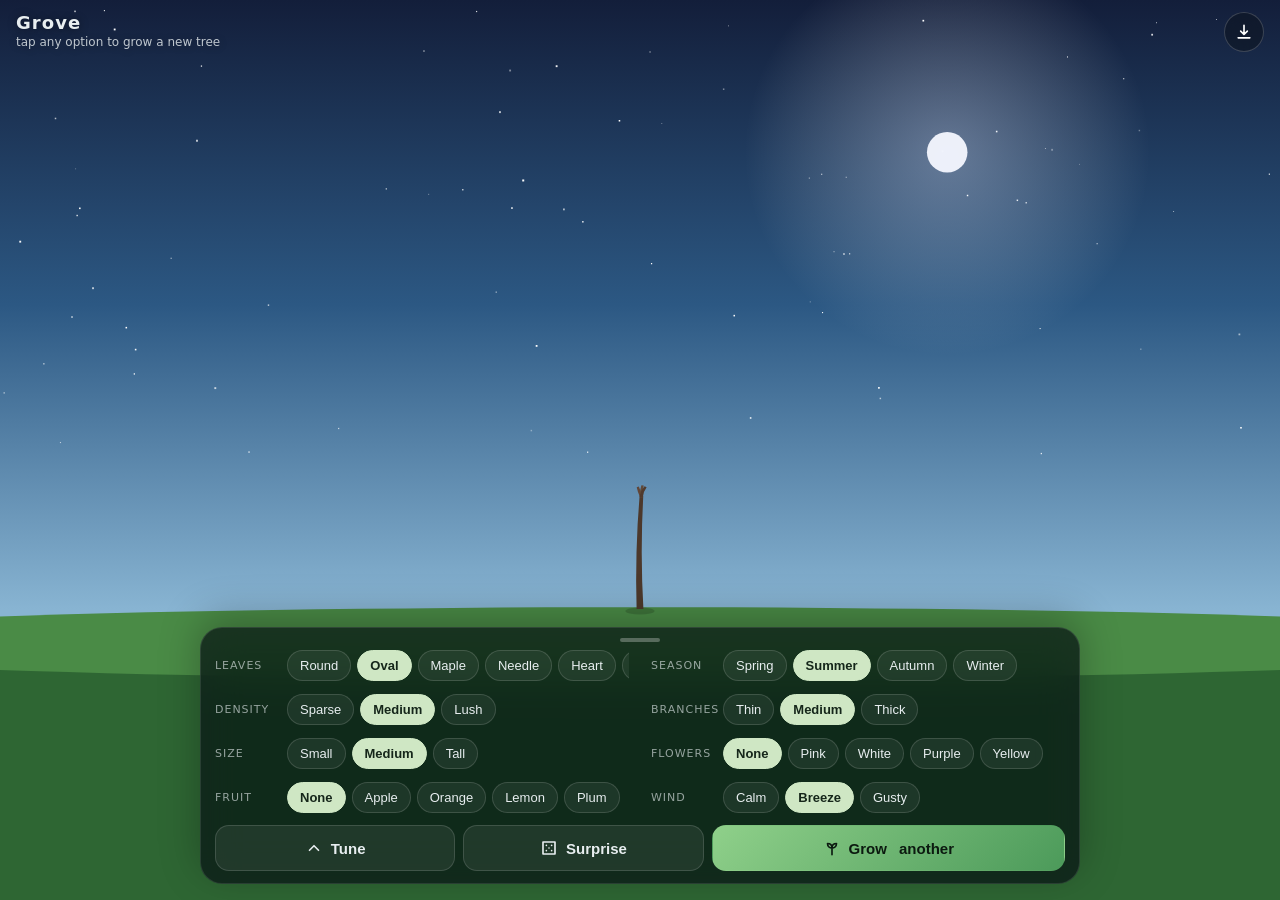
==== index.html @ 709c93e3 "Add Grove, an animated tree generator Single-page canvas app: pick leaf type, season, density, branc" ====
<!DOCTYPE html>
<html lang="en">
<head>
<meta charset="utf-8">
<meta name="viewport" content="width=device-width, initial-scale=1, viewport-fit=cover">
<meta name="theme-color" content="#0f1a1b">
<meta name="apple-mobile-web-app-capable" content="yes">
<meta name="apple-mobile-web-app-status-bar-style" content="black-translucent">
<meta name="description" content="Grove — pick a few options and watch a unique tree grow. A tiny meditative toy.">
<title>Grove — grow a tree</title>
<link rel="icon" href="data:image/svg+xml,%3Csvg xmlns='http://www.w3.org/2000/svg' viewBox='0 0 64 64'%3E%3Crect width='64' height='64' rx='14' fill='%2314231c'/%3E%3Cpath d='M32 58V34' stroke='%236b4a2c' stroke-width='6' stroke-linecap='round'/%3E%3Ccircle cx='32' cy='26' r='16' fill='%237fc47f'/%3E%3Ccircle cx='20' cy='32' r='10' fill='%2364ad68'/%3E%3Ccircle cx='44' cy='32' r='10' fill='%2364ad68'/%3E%3C/svg%3E">
<style>
  *{box-sizing:border-box;-webkit-tap-highlight-color:transparent}
  html,body{margin:0;height:100%;overflow:hidden;background:#101820;color:#e8eef0;
    font-family:system-ui,-apple-system,"Segoe UI",Roboto,"Helvetica Neue",sans-serif;
    touch-action:manipulation;user-select:none;-webkit-user-select:none}
  canvas{position:fixed;inset:0;display:block}

  .top{position:fixed;top:0;left:0;right:0;z-index:2;pointer-events:none;
    padding:calc(env(safe-area-inset-top) + 12px) 16px 8px;
    display:flex;justify-content:space-between;align-items:flex-start}
  .top h1{margin:0;font-size:18px;font-weight:600;letter-spacing:.06em;text-shadow:0 1px 10px rgba(0,0,0,.45)}
  .top h1 small{display:block;font-size:12px;font-weight:400;opacity:.8;letter-spacing:0;margin-top:2px;
    transition:opacity 1s}
  .top h1 small.hide{opacity:0}
  .icon-btn{pointer-events:auto;width:40px;height:40px;border-radius:50%;border:1px solid rgba(255,255,255,.18);
    background:rgba(10,16,20,.42);backdrop-filter:blur(12px);-webkit-backdrop-filter:blur(12px);
    color:#fff;display:grid;place-items:center;cursor:pointer;padding:0}
  .icon-btn:active{transform:scale(.94)}
  .icon-btn svg{width:20px;height:20px;fill:none;stroke:currentColor;stroke-width:2;stroke-linecap:round;stroke-linejoin:round}

  .panel{position:fixed;left:0;right:0;bottom:0;z-index:3;
    background:rgba(12,20,24,.74);backdrop-filter:blur(20px) saturate(140%);-webkit-backdrop-filter:blur(20px) saturate(140%);
    border-radius:22px 22px 0 0;border-top:1px solid rgba(255,255,255,.1);
    padding:0 14px calc(env(safe-area-inset-bottom) + 12px);
    box-shadow:0 -10px 40px rgba(0,0,0,.28)}
  .grab{display:block;width:100%;background:none;border:0;padding:10px 0 6px;cursor:pointer}
  .grab span{display:block;width:40px;height:4px;border-radius:2px;margin:0 auto;background:rgba(255,255,255,.28)}
  .rows{display:grid;gap:9px;max-height:min(48vh,460px);overflow-y:auto;overscroll-behavior:contain;
    transition:max-height .35s ease,opacity .25s ease;scrollbar-width:none}
  .rows::-webkit-scrollbar{display:none}
  .panel:not(.open) .rows{max-height:0;opacity:0;overflow:hidden;pointer-events:none}
  @media (min-width:760px){
    .rows{grid-template-columns:1fr 1fr;column-gap:22px}
    .panel{left:50%;right:auto;transform:translateX(-50%);width:min(880px,calc(100% - 32px));border-radius:22px;
      bottom:16px;border:1px solid rgba(255,255,255,.1);padding-bottom:12px}
  }
  .row{display:grid;grid-template-columns:64px 1fr;align-items:center;gap:8px}
  .row label{font-size:11px;text-transform:uppercase;letter-spacing:.09em;opacity:.62}
  .chips{display:flex;gap:6px;overflow-x:auto;scrollbar-width:none;padding:2px 12px 2px 0}
  .chips::-webkit-scrollbar{display:none}
  .chip{flex:0 0 auto;border:1px solid rgba(255,255,255,.14);background:rgba(255,255,255,.06);color:inherit;
    border-radius:999px;padding:8px 12px;font-size:13px;line-height:1;cursor:pointer;
    transition:background .15s,border-color .15s,color .15s}
  .chip:active{transform:scale(.96)}
  .chip[aria-pressed="true"]{background:#cfe7c4;color:#15261a;border-color:#cfe7c4;font-weight:600}

  .actions{display:flex;gap:8px;padding-top:10px}
  .btn{flex:1;height:46px;border-radius:14px;border:1px solid rgba(255,255,255,.14);background:rgba(255,255,255,.07);
    color:inherit;font-size:15px;font-weight:600;cursor:pointer;display:flex;align-items:center;justify-content:center;gap:8px}
  .btn:active{transform:scale(.97)}
  .btn.primary{flex:1.5;background:linear-gradient(135deg,#8fd08a,#4c9a5a);color:#0c1a10;border-color:transparent}
  .btn svg{width:18px;height:18px;fill:none;stroke:currentColor;stroke-width:2.2;stroke-linecap:round;stroke-linejoin:round}
  .btn .chev{transition:transform .3s}
  @media (max-width:420px){.btn .more{display:none}}
  .panel:not(.open) .btn .chev{transform:rotate(180deg)}
</style>
</head>
<body>
<canvas id="c" aria-label="An animated tree growing"></canvas>

<header class="top">
  <h1>Grove<small id="hint">tap any option to grow a new tree</small></h1>
  <button class="icon-btn" id="save" title="Save image" aria-label="Save image">
    <svg viewBox="0 0 24 24"><path d="M12 4v11m0 0-4-4m4 4 4-4M5 19h14"/></svg>
  </button>
</header>

<section class="panel open" id="panel" aria-label="Tree options">
  <button class="grab" id="grab" aria-label="Toggle options"><span></span></button>
  <div class="rows" id="rows"></div>
  <div class="actions">
    <button class="btn" id="tune" aria-label="Toggle options">
      <svg class="chev" viewBox="0 0 24 24"><path d="m6 15 6-6 6 6"/></svg>Tune
    </button>
    <button class="btn" id="random">
      <svg viewBox="0 0 24 24"><path d="M4 4h16v16H4zM8.5 8.5h.01M15.5 8.5h.01M12 12h.01M8.5 15.5h.01M15.5 15.5h.01"/></svg>Surprise
    </button>
    <button class="btn primary" id="grow">
      <svg viewBox="0 0 24 24"><path d="M12 21v-9m0 0c-3 0-6-2-6-6 4 0 6 2 6 6Zm0 0c3 0 6-2 6-6-4 0-6 2-6 6Z"/></svg>Grow<span class="more">&nbsp;another</span>
    </button>
  </div>
</section>

<script>
(() => {
'use strict';

/* ---------- options ---------- */
const OPTIONS = {
  leaf:    ['round', 'oval', 'maple', 'needle', 'heart', 'willow'],
  season:  ['spring', 'summer', 'autumn', 'winter'],
  density: ['sparse', 'medium', 'lush'],
  branch:  ['thin', 'medium', 'thick'],
  size:    ['small', 'medium', 'tall'],
  flowers: ['none', 'pink', 'white', 'purple', 'yellow'],
  fruit:   ['none', 'apple', 'orange', 'lemon', 'plum'],
  wind:    ['calm', 'breeze', 'gusty'],
};
const LABELS = { leaf: 'Leaves', season: 'Season', density: 'Density', branch: 'Branches', size: 'Size', flowers: 'Flowers', fruit: 'Fruit', wind: 'Wind' };
const settings = { leaf: 'oval', season: 'summer', density: 'medium', branch: 'medium', size: 'medium', flowers: 'none', fruit: 'none', wind: 'breeze' };

const SEASONS = {
  spring: { sky: ['#87b3dd', '#d9d2e6', '#f7e7d4'], hill: ['#8cc36e', '#5c974a'], bark: [26, 28, 30],
            glow: 'rgba(255,240,205,.6)', disc: 'rgba(255,250,225,.9)',
            leaf: r => [r(78, 112), r(55, 70), r(46, 62)] },
  summer: { sky: ['#131e3a', '#2c5883', '#88b4d2'], hill: ['#4a8b46', '#2e6633'], bark: [24, 28, 26],
            glow: 'rgba(230,236,255,.35)', disc: 'rgba(245,247,255,.95)', stars: true,
            leaf: r => [r(95, 140), r(45, 60), r(28, 42)] },
  autumn: { sky: ['#3a2942', '#9c5a48', '#efc79a'], hill: ['#a97f48', '#7a5630'], bark: [20, 30, 22],
            glow: 'rgba(255,200,140,.65)', disc: 'rgba(255,225,180,.95)',
            leaf: r => { const k = r(0, 1); return [k < .3 ? r(45, 58) : k < .65 ? r(22, 40) : r(2, 18), r(75, 92), r(42, 56)]; } },
  winter: { sky: ['#47556c', '#93a3b8', '#e3eaf1'], hill: ['#f0f4f8', '#c5d0db'], bark: [220, 10, 22],
            glow: 'rgba(255,255,255,.55)', disc: 'rgba(255,255,255,.95)', leaf: null },
};
const LEAF_SIZE = { round: 1, oval: 1.05, maple: 1.3, needle: 1.1, heart: 1.15, willow: 1.25 };
const FLOWER = { pink: ['#f7a3c3', '#fde9f1'], white: ['#fbf6f0', '#f5d76e'], purple: ['#c39be6', '#ffe9a8'], yellow: ['#ffd35c', '#ff9f1c'] };
const FRUIT = { apple: ['#d43d3d', 1], orange: ['#f2892a', 1.05], lemon: ['#f0d64a', 0.95], plum: ['#6b3f8f', 0.85] };
const WIND = { calm: .22, breeze: .55, gusty: 1 };

/* ---------- shapes (unit coords, attached at origin, pointing up / -y) ---------- */
const PATH = {};
{
  let p = new Path2D(); p.ellipse(0, -.5, .42, .5, 0, 0, Math.PI * 2); PATH.round = p;
  p = new Path2D(); p.moveTo(0, 0); p.bezierCurveTo(.55, -.25, .5, -.85, 0, -1.05); p.bezierCurveTo(-.5, -.85, -.55, -.25, 0, 0); PATH.oval = p;
  p = new Path2D(); p.moveTo(0, 0);
  for (let i = 0; i <= 10; i++) { const a = -Math.PI / 2 - 1.875 + i * .375, R = i % 2 ? .66 : .36; p.lineTo(R * Math.cos(a), -.55 + R * Math.sin(a)); }
  p.closePath(); PATH.maple = p;
  p = new Path2D(); for (let i = -2; i <= 2; i++) { p.moveTo(0, 0); p.lineTo(Math.sin(i * .24), -Math.cos(i * .24)); } PATH.needle = p;
  p = new Path2D(); p.moveTo(0, 0); p.bezierCurveTo(-.95, -.55, -.7, -1.35, 0, -.9); p.bezierCurveTo(.7, -1.35, .95, -.55, 0, 0); PATH.heart = p;
  p = new Path2D(); p.moveTo(0, 0); p.bezierCurveTo(.22, -.4, .2, -1.2, 0, -1.7); p.bezierCurveTo(-.2, -1.2, -.22, -.4, 0, 0); PATH.willow = p;
  p = new Path2D(); for (let i = 0; i < 5; i++) { const a = i / 5 * Math.PI * 2, x = Math.cos(a) * .42, y = Math.sin(a) * .42; p.moveTo(x + .38, y); p.arc(x, y, .38, 0, Math.PI * 2); } PATH.petals = p;
  p = new Path2D(); p.arc(0, 0, .2, 0, Math.PI * 2); PATH.center = p;
  p = new Path2D(); p.arc(0, .75, .5, 0, Math.PI * 2); PATH.fruit = p;
  p = new Path2D(); p.ellipse(0, .8, .42, .56, .25, 0, Math.PI * 2); PATH.lemon = p;
  p = new Path2D(); p.arc(-.15, .58, .13, 0, Math.PI * 2); PATH.hilite = p;
  p = new Path2D(); p.moveTo(0, 0); p.lineTo(0, .3); PATH.stem = p;
  p = new Path2D(); p.ellipse(0, -.3, .3, .34, 0, 0, Math.PI * 2); PATH.petal = p;
  p = new Path2D(); p.arc(0, 0, .5, 0, Math.PI * 2); PATH.dot = p;
}

/* ---------- helpers ---------- */
const clamp = (v, a, b) => v < a ? a : v > b ? b : v;
const backOut = k => { const c1 = 1.25, c3 = c1 + 1, x = k - 1; return 1 + c3 * x * x * x + c1 * x * x; };
function mulberry32(a) { return function () { a |= 0; a = a + 0x6D2B79F5 | 0; let t = Math.imul(a ^ a >>> 15, 1 | a); t = t + Math.imul(t ^ t >>> 7, 61 | t) ^ t; return ((t ^ t >>> 14) >>> 0) / 4294967296; }; }
const reduceMotion = matchMedia('(prefers-reduced-motion: reduce)').matches;

/* ---------- state ---------- */
const canvas = document.getElementById('c');
const ctx = canvas.getContext('2d');
const panel = document.getElementById('panel');
let W = 0, H = 0, DPR = 1, groundY = 0, tree = null, seed = 1;
const GROW_MS = 4600;
const particles = [];
let spawnAcc = 0, lastNow = 0;

/* ---------- tree generation ---------- */
function buildTree(seed, s) {
  const rng = mulberry32(seed);
  const rnd = (a, b) => a + rng() * (b - a);
  const U = Math.min(W * .9, groundY * .74);
  const sizeMul = { small: .7, medium: .86, tall: 1 }[s.size];
  const trunkLen = U * .3 * sizeMul;
  const trunkW = U * { thin: .02, medium: .034, thick: .056 }[s.branch] * sizeMul;
  const dens = { sparse: 0, medium: 1, lush: 2 }[s.density];
  const maxDepth = 7 + dens;
  const budget = [320, 620, 1000][dens];
  const willow = s.leaf === 'willow';
  const needle = s.leaf === 'needle';
  const season = SEASONS[s.season];
  const [bh, bs, bl] = season.bark;
  const branches = [];

  function mk(parent, angle, len, width, depth, start) {
    const b = {
      parent, angle, len, width, depth, start, dur: .3 + .7 * len / trunkLen,
      curve: depth === 0 ? rnd(-.05, .05) : rnd(-.14, .14), phase: rng() * Math.PI * 2, terminal: false,
      color: `hsl(${bh + rnd(-4, 4)},${bs}%,${bl + depth * 1.2 + rnd(-3, 3)}%)`,
      x: 0, y: 0, ex: 0, ey: 0, dx: 0, dy: -1, p: 0, ca: angle,
    };
    branches.push(b);
    return b;
  }
  mk(null, rnd(-.06, .06), trunkLen, trunkW, 0, 0);
  const minLen = U * .014;
  for (let qi = 0; qi < branches.length; qi++) {
    const b = branches[qi];
    if (b.depth >= maxDepth || b.len < minLen || branches.length >= budget) { b.terminal = true; continue; }
    let n;
    if (b.depth === 0) n = rng() < .6 ? 2 : 3;
    else { const r = rng(), p3 = [.12, .22, .32][dens]; n = r < p3 ? 3 : r < .88 ? 2 : 1; }
    if (b.depth === 1 && n === 1) n = 2;
    const spread = n === 1 ? 0 : rnd(.55, .95) + (b.depth === 0 ? .15 : 0);
    const childStart = b.start + b.dur * rnd(.55, .8);
    for (let i = 0; i < n; i++) {
      const off = n === 1 ? rnd(-.25, .25) : -spread / 2 + spread * i / (n - 1) + rnd(-.12, .12);
      let a = b.angle + off;
      if (willow && b.depth >= 3) a += Math.sign(a || 1) * rnd(.15, .35);
      else a -= a * .1 * (b.depth > 2 ? 1 : .5);
      a = willow ? clamp(a, -2.7, 2.7) : clamp(a, -1.45, 1.45);
      let lenMul = rnd(.66, .8) * (n === 3 ? .92 : 1) * (Math.abs(off) > .4 ? .9 : 1);
      if (willow && b.depth >= 4) lenMul *= 1.12;
      const wMul = n === 1 ? .82 : n === 2 ? .72 : .62;
      mk(b, a, b.len * lenMul, Math.max(.7, b.width * wMul), b.depth + 1, childStart);
    }
  }
  let maxEnd = 0;
  for (const b of branches) maxEnd = Math.max(maxEnd, b.start + b.dur);
  for (const b of branches) { b.start /= maxEnd; b.dur /= maxEnd; }

  /* leaves */
  const leaves = [], flowers = [], fruits = [];
  const leafSize = U * .03 * LEAF_SIZE[s.leaf] * (.9 + .1 * sizeMul);
  if (season.leaf) {
    const leafBudget = [350, 750, 1300][dens], leafMul = [.55, 1, 1.5][dens];
    const outer = branches.filter(b => b.depth >= maxDepth - 3 || (b.terminal && b.depth >= 3));
    for (let i = outer.length - 1; i > 0; i--) { const j = (rng() * (i + 1)) | 0; [outer[i], outer[j]] = [outer[j], outer[i]]; }
    for (const b of outer) {
      if (leaves.length >= leafBudget) break;
      const inner = b.depth < maxDepth - 2 && !b.terminal ? .45 : 1;
      const n = Math.round(b.len / (U * .03) * leafMul * inner + (b.terminal ? rnd(1, 3) : 0));
      for (let i = 0; i < n && leaves.length < leafBudget; i++) {
        const tt = b.terminal && i >= n - 2 ? rnd(.85, 1) : rnd(.15, 1);
        const side = rng() < .5 ? -1 : 1;
        let [h, sa, l] = season.leaf(rnd);
        if (needle) { if (s.season === 'autumn') h = rnd(35, 48); else { h += 30; l -= 8; } }
        leaves.push({
          b, t: tt, side, size: leafSize * rnd(.75, 1.25), abs: willow,
          rotOff: willow ? Math.PI + rnd(-.3, .3) : side * rnd(.35, 1.25) + rnd(-.15, .15),
          phase: rng() * 6.28, appear: b.start + b.dur * tt + rnd(.02, .18),
          color: `hsl(${h},${sa}%,${l}%)`,
        });
      }
    }
  }
  /* flowers */
  if (s.flowers !== 'none' && s.season !== 'winter') {
    const cnt = Math.round([30, 55, 90][dens] * (s.season === 'autumn' ? .5 : 1) * sizeMul);
    const outer = branches.filter(b => b.depth >= maxDepth - 2);
    for (let i = 0; i < cnt && outer.length; i++) {
      const b = outer[(rng() * outer.length) | 0];
      flowers.push({ b, t: rnd(.2, 1), off: rnd(-1, 1), size: U * .014 * rnd(.8, 1.2), phase: rng() * 6.28, appear: rnd(.85, 1.35), rot: rng() * 6.28 });
    }
  }
  /* fruit */
  if (s.fruit !== 'none') {
    const cnt = Math.round([7, 12, 18][dens] * sizeMul);
    const outer = branches.filter(b => b.depth >= Math.max(2, maxDepth - 3));
    for (let i = 0; i < cnt && outer.length; i++) {
      const b = outer[(rng() * outer.length) | 0];
      fruits.push({ b, t: rnd(.3, 1), size: U * .019 * FRUIT[s.fruit][1] * rnd(.85, 1.15), phase: rng() * 6.28, appear: rnd(1.25, 1.9) });
    }
  }
  /* sky */
  const skyGrad = ctx.createLinearGradient(0, 0, 0, groundY);
  season.sky.forEach((c, i) => skyGrad.addColorStop(i / (season.sky.length - 1), c));
  const sx = W * .74, sy = groundY * .25, sr = U * .45;
  const glowGrad = ctx.createRadialGradient(sx, sy, 0, sx, sy, sr);
  glowGrad.addColorStop(0, season.glow); glowGrad.addColorStop(1, 'rgba(255,255,255,0)');
  let stars = null;
  if (season.stars) { stars = []; for (let i = 0; i < 80; i++) stars.push({ x: rng() * W, y: rng() * groundY * .75, r: rnd(.8, 2), phase: rng() * 6.28 }); }

  return {
    s, branches, leaves, flowers, fruits, maxDepth, U, trunkW, season, willow, needle,
    leafPath: PATH[s.leaf], windAmp: WIND[s.wind] * (reduceMotion ? .3 : 1),
    skyGrad, glowGrad, sun: [sx, sy, sr], stars, gust: 0, wf: .3, t0: performance.now(),
  };
}

/* ---------- per-frame update ---------- */
function updateTree(t, time) {
  const T = tree, wind = T.windAmp;
  const gust = Math.sin(time * .7) * .55 + Math.sin(time * 1.7 + 1.3) * .3 + Math.sin(time * 2.9 + .4) * .15;
  T.gust = gust;
  const g = clamp(t, 0, 1);
  T.wf = .3 + .7 * g * g * (3 - 2 * g);
  for (const b of T.branches) {
    if (b.parent) { b.x = b.parent.ex; b.y = b.parent.ey; } else { b.x = W / 2; b.y = groundY; }
    const p = clamp((t - b.start) / b.dur, 0, 1);
    b.p = 1 - (1 - p) * (1 - p);
    const df = Math.pow(b.depth / T.maxDepth, 1.6);
    const a = b.angle + wind * df * (gust * .1 + Math.sin(time * 2.1 + b.phase) * .035);
    b.ca = a; b.dx = Math.sin(a); b.dy = -Math.cos(a);
    b.ex = b.x + b.dx * b.len * b.p; b.ey = b.y + b.dy * b.len * b.p;
  }
}

function drawSky(time) {
  const T = tree;
  ctx.fillStyle = T.skyGrad; ctx.fillRect(0, 0, W, H);
  if (T.stars) {
    ctx.fillStyle = '#fff';
    for (const st of T.stars) { ctx.globalAlpha = .35 + .65 * Math.abs(Math.sin(time * .8 + st.phase)); ctx.fillRect(st.x, st.y, st.r, st.r); }
    ctx.globalAlpha = 1;
  }
  const [sx, sy, sr] = T.sun;
  ctx.fillStyle = T.glowGrad; ctx.fillRect(sx - sr, sy - sr, sr * 2, sr * 2);
  ctx.fillStyle = T.season.disc; ctx.beginPath(); ctx.arc(sx, sy, T.U * .045, 0, Math.PI * 2); ctx.fill();
}

function drawGround() {
  const T = tree, hh = T.U * .08;
  ctx.fillStyle = T.season.hill[1]; ctx.fillRect(0, groundY + hh * .5, W, H - groundY);
  ctx.fillStyle = T.season.hill[0]; ctx.beginPath(); ctx.ellipse(W / 2, groundY + hh * .95, W * .75, hh, 0, 0, Math.PI * 2); ctx.fill();
  ctx.fillStyle = 'rgba(0,0,0,.16)'; ctx.beginPath();
  ctx.ellipse(W / 2, groundY + 2, T.trunkW * 2.4 * T.wf + 2, T.trunkW * .5 * T.wf + 1, 0, 0, Math.PI * 2); ctx.fill();
}

function drawBranches() {
  const T = tree, wf = T.wf;
  for (const b of T.branches) {
    if (b.p <= 0) continue;
    const dx = b.ex - b.x, dy = b.ey - b.y, L = Math.hypot(dx, dy);
    if (L < .4) continue;
    const nx = -dy / L, ny = dx / L;
    const w0 = b.width * wf * (b.depth === 0 ? 1.3 : 1), w1 = b.width * wf * .7;
    const cx = (b.x + b.ex) / 2 + nx * b.curve * L, cy = (b.y + b.ey) / 2 + ny * b.curve * L;
    const cw = (w0 + w1) / 4;
    ctx.fillStyle = b.color;
    ctx.beginPath();
    ctx.moveTo(b.x + nx * w0 / 2, b.y + ny * w0 / 2);
    ctx.quadraticCurveTo(cx + nx * cw, cy + ny * cw, b.ex + nx * w1 / 2, b.ey + ny * w1 / 2);
    ctx.lineTo(b.ex - nx * w1 / 2, b.ey - ny * w1 / 2);
    ctx.quadraticCurveTo(cx - nx * cw, cy - ny * cw, b.x - nx * w0 / 2, b.y - ny * w0 / 2);
    ctx.closePath(); ctx.fill();
    if (b.depth > 0 && w0 > 1.5) { ctx.beginPath(); ctx.arc(b.x, b.y, w0 / 2, 0, Math.PI * 2); ctx.fill(); }
  }
}

function setT(x, y, rot, sc) {
  const c = Math.cos(rot) * sc, s = Math.sin(rot) * sc;
  ctx.setTransform(DPR * c, DPR * s, -DPR * s, DPR * c, DPR * x, DPR * y);
}
const resetT = () => ctx.setTransform(DPR, 0, 0, DPR, 0, 0);

function attachPos(item, out) {
  const b = item.b, along = Math.min(item.t, b.p) * b.len, off = (item.side || item.off || 0) * b.width * tree.wf * .4;
  out[0] = b.x + b.dx * along - b.dy * off;
  out[1] = b.y + b.dy * along + b.dx * off;
}
const P = [0, 0];

function drawLeaves(t, time) {
  const T = tree, wind = T.windAmp, path = T.leafPath;
  if (T.needle) { ctx.lineWidth = .14; ctx.lineCap = 'round'; }
  for (const lf of T.leaves) {
    if (t < lf.appear) continue;
    const b = lf.b;
    const sc = backOut(Math.min(1, (t - lf.appear) / .22)) * lf.size;
    attachPos(lf, P);
    const rot = (lf.abs ? lf.rotOff + (b.ca - b.angle) : b.ca + lf.rotOff) + Math.sin(time * 2.6 + lf.phase) * .12 * wind;
    setT(P[0], P[1], rot, sc);
    if (T.needle) { ctx.strokeStyle = lf.color; ctx.stroke(path); }
    else { ctx.fillStyle = lf.color; ctx.fill(path); }
  }
  resetT();
}

function drawFlowers(t, time) {
  const T = tree, cols = FLOWER[T.s.flowers];
  if (!cols) return;
  for (const f of T.flowers) {
    if (t < f.appear) continue;
    const sc = backOut(Math.min(1, (t - f.appear) / .3)) * f.size;
    attachPos(f, P);
    setT(P[0], P[1], f.rot + Math.sin(time * 2 + f.phase) * .1 * T.windAmp, sc);
    ctx.fillStyle = cols[0]; ctx.fill(PATH.petals);
    ctx.fillStyle = cols[1]; ctx.fill(PATH.center);
  }
  resetT();
}

function drawFruit(t, time) {
  const T = tree, fr = FRUIT[T.s.fruit];
  if (!fr) return;
  const shape = T.s.fruit === 'lemon' ? PATH.lemon : PATH.fruit;
  ctx.lineWidth = .1; ctx.strokeStyle = '#4a3520'; ctx.lineCap = 'round';
  for (const f of T.fruits) {
    if (t < f.appear) continue;
    const sc = backOut(Math.min(1, (t - f.appear) / .35)) * f.size;
    attachPos(f, P);
    setT(P[0], P[1], (f.b.ca - f.b.angle) * .5 + Math.sin(time * 1.8 + f.phase) * .12 * T.windAmp, sc);
    ctx.stroke(PATH.stem);
    ctx.fillStyle = fr[0]; ctx.fill(shape);
    ctx.fillStyle = 'rgba(255,255,255,.32)'; ctx.fill(PATH.hilite);
  }
  resetT();
}

/* ---------- particles: falling leaves, petals, snow, fireflies ---------- */
function spawn(kind, t) {
  const T = tree, U = T.U, r = Math.random;
  if (kind === 'leaf' || kind === 'petal') {
    const src = kind === 'leaf' ? T.leaves : T.flowers;
    const it = src[(r() * src.length) | 0];
    if (!it || t < it.appear) return;
    attachPos(it, P);
    particles.push({ kind, x: P[0], y: P[1], vx: 0, vy: U * (kind === 'leaf' ? .12 + r() * .08 : .09 + r() * .06),
      rot: r() * 6.28, vr: (r() - .5) * 4, size: kind === 'leaf' ? it.size * .9 : it.size * .9,
      color: kind === 'leaf' ? it.color : FLOWER[T.s.flowers][0], phase: r() * 6.28, life: 0, ground: 0 });
  } else if (kind === 'snow') {
    particles.push({ kind, x: -20 + r() * (W + 40), y: -8, vy: U * (.08 + r() * .1), size: .8 + r() * 1.8, phase: r() * 6.28, life: 0 });
  } else if (kind === 'firefly') {
    particles.push({ kind, x: W / 2 + (r() - .5) * U * 1.3, y: groundY - U * (.05 + r() * .85), phase: r() * 6.28, life: 0, max: 3 + r() * 4 });
  }
}

function updateParticles(dt, t, time) {
  const T = tree, s = T.s, U = T.U, gust = T.gust, wind = T.windAmp;
  let rate = 0, kind = null;
  if (s.season === 'winter') { rate = 9 + wind * 5; kind = 'snow'; }
  else if (t > 1.05) {
    if (s.season === 'autumn' && T.leaves.length) { rate = 1.3 + wind * 1.6; kind = 'leaf'; }
    else if (s.flowers !== 'none' && t > 1.4 && T.flowers.length) { rate = .8 + wind; kind = 'petal'; }
    else if (s.season === 'summer') { rate = .4; kind = 'firefly'; }
  }
  spawnAcc = rate ? spawnAcc + rate * dt : 0;
  while (spawnAcc >= 1 && particles.length < 260) { spawnAcc -= 1; spawn(kind, t); }

  for (let i = particles.length - 1; i >= 0; i--) {
    const p = particles[i]; p.life += dt;
    if (p.kind === 'leaf' || p.kind === 'petal') {
      if (p.y < groundY) {
        const target = gust * U * .18 * wind + Math.sin(time * 2.5 + p.phase) * U * .08;
        p.vx += (target - p.vx) * dt * 2;
        p.x += p.vx * dt; p.y += p.vy * dt; p.rot += p.vr * dt;
      } else { p.ground += dt; if (p.ground > 1.6) particles.splice(i, 1); }
    } else if (p.kind === 'snow') {
      p.x += (gust * U * .07 * wind + Math.sin(time + p.phase) * U * .03) * dt; p.y += p.vy * dt;
      if (p.y > groundY + U * .06) particles.splice(i, 1);
    } else {
      p.x += Math.sin(time * .9 + p.phase) * U * .04 * dt; p.y += Math.cos(time * .7 + p.phase * 1.3) * U * .04 * dt;
      if (p.life > p.max) particles.splice(i, 1);
    }
  }
}

function drawParticles(time) {
  const T = tree;
  for (const p of particles) {
    if (p.kind === 'leaf' || p.kind === 'petal') {
      ctx.globalAlpha = p.ground ? 1 - p.ground / 1.6 : 1;
      setT(p.x, p.y, p.rot, p.size);
      ctx.fillStyle = p.color;
      if (p.kind === 'leaf') { if (T.needle) { ctx.lineWidth = .14; ctx.strokeStyle = p.color; ctx.stroke(PATH.needle); } else ctx.fill(T.leafPath); }
      else ctx.fill(PATH.petal);
    } else if (p.kind === 'snow') {
      ctx.globalAlpha = .85; setT(p.x, p.y, 0, p.size * 2); ctx.fillStyle = '#fff'; ctx.fill(PATH.dot);
    } else {
      const a = Math.sin(Math.PI * p.life / p.max) * (.6 + .4 * Math.sin(time * 5 + p.phase));
      ctx.fillStyle = '#ffe98a';
      ctx.globalAlpha = a * .18; setT(p.x, p.y, 0, 14); ctx.fill(PATH.dot);
      ctx.globalAlpha = a; setT(p.x, p.y, 0, 3); ctx.fill(PATH.dot);
    }
  }
  resetT(); ctx.globalAlpha = 1;
}

/* ---------- main loop ---------- */
function frame(now) {
  requestAnimationFrame(frame);
  if (!tree) return;
  const dt = Math.min(.05, (now - lastNow) / 1000) || 0; lastNow = now;
  const t = (now - tree.t0) / GROW_MS, time = now / 1000;
  updateTree(t, time);
  drawSky(time);
  drawGround();
  drawBranches();
  drawLeaves(t, time);
  drawFlowers(t, time);
  drawFruit(t, time);
  updateParticles(dt, t, time);
  drawParticles(time);
}
requestAnimationFrame(frame);

/* ---------- layout ---------- */
function layout() {
  W = innerWidth; H = innerHeight; DPR = Math.min(2, devicePixelRatio || 1);
  canvas.width = Math.round(W * DPR); canvas.height = Math.round(H * DPR);
  canvas.style.width = W + 'px'; canvas.style.height = H + 'px';
  resetT();
  groundY = Math.max(H * .45, panel.getBoundingClientRect().top - 18);
  if (tree) { const t0 = tree.t0; tree = buildTree(seed, tree.s); tree.t0 = t0; }
}
addEventListener('resize', layout);
new ResizeObserver(layout).observe(panel);

function grow(newSeed = true) {
  if (newSeed) seed = (Math.random() * 2147483647) | 0;
  tree = buildTree(seed, { ...settings });
  particles.length = 0; spawnAcc = 0;
}

/* ---------- UI ---------- */
const rows = document.getElementById('rows');
for (const key of Object.keys(OPTIONS)) {
  const row = document.createElement('div'); row.className = 'row';
  const label = document.createElement('label'); label.textContent = LABELS[key]; row.appendChild(label);
  const chips = document.createElement('div'); chips.className = 'chips'; chips.dataset.key = key;
  for (const val of OPTIONS[key]) {
    const c = document.createElement('button'); c.className = 'chip'; c.type = 'button';
    c.textContent = val[0].toUpperCase() + val.slice(1); c.dataset.val = val;
    c.setAttribute('aria-pressed', String(settings[key] === val));
    c.addEventListener('click', () => { settings[key] = val; syncChips(); hideHint(); grow(); });
    chips.appendChild(c);
  }
  row.appendChild(chips); rows.appendChild(row);
}
function syncChips() {
  for (const chips of rows.querySelectorAll('.chips')) {
    const key = chips.dataset.key;
    for (const c of chips.children) {
      const on = c.dataset.val === settings[key];
      c.setAttribute('aria-pressed', String(on));
      if (on) c.scrollIntoView({ block: 'nearest', inline: 'nearest' });
    }
  }
}
const hint = document.getElementById('hint');
function hideHint() { hint.classList.add('hide'); }

const toggle = () => { panel.classList.toggle('open'); };
document.getElementById('grab').addEventListener('click', toggle);
document.getElementById('tune').addEventListener('click', toggle);
document.getElementById('grow').addEventListener('click', () => { hideHint(); grow(); });
document.getElementById('random').addEventListener('click', () => {
  for (const key of Object.keys(OPTIONS)) { const o = OPTIONS[key]; settings[key] = o[(Math.random() * o.length) | 0]; }
  if (settings.season === 'winter' && Math.random() < .5) settings.fruit = 'none';
  syncChips(); hideHint(); grow();
});
canvas.addEventListener('pointerdown', () => { hideHint(); grow(); });
addEventListener('keydown', e => { if (e.code === 'Space' || e.key === 'Enter') { e.preventDefault(); grow(); } });

document.getElementById('save').addEventListener('click', () => {
  canvas.toBlob(blob => {
    if (!blob) return;
    const url = URL.createObjectURL(blob);
    const a = document.createElement('a'); a.href = url; a.download = `grove-${seed}.png`;
    document.body.appendChild(a); a.click(); a.remove();
    setTimeout(() => URL.revokeObjectURL(url), 4000);
  }, 'image/png');
});

/* start: collapse the options when they would eat most of a small screen */
if (innerHeight < 640) panel.classList.remove('open');
layout();
grow();
})();
</script>
</body>
</html>
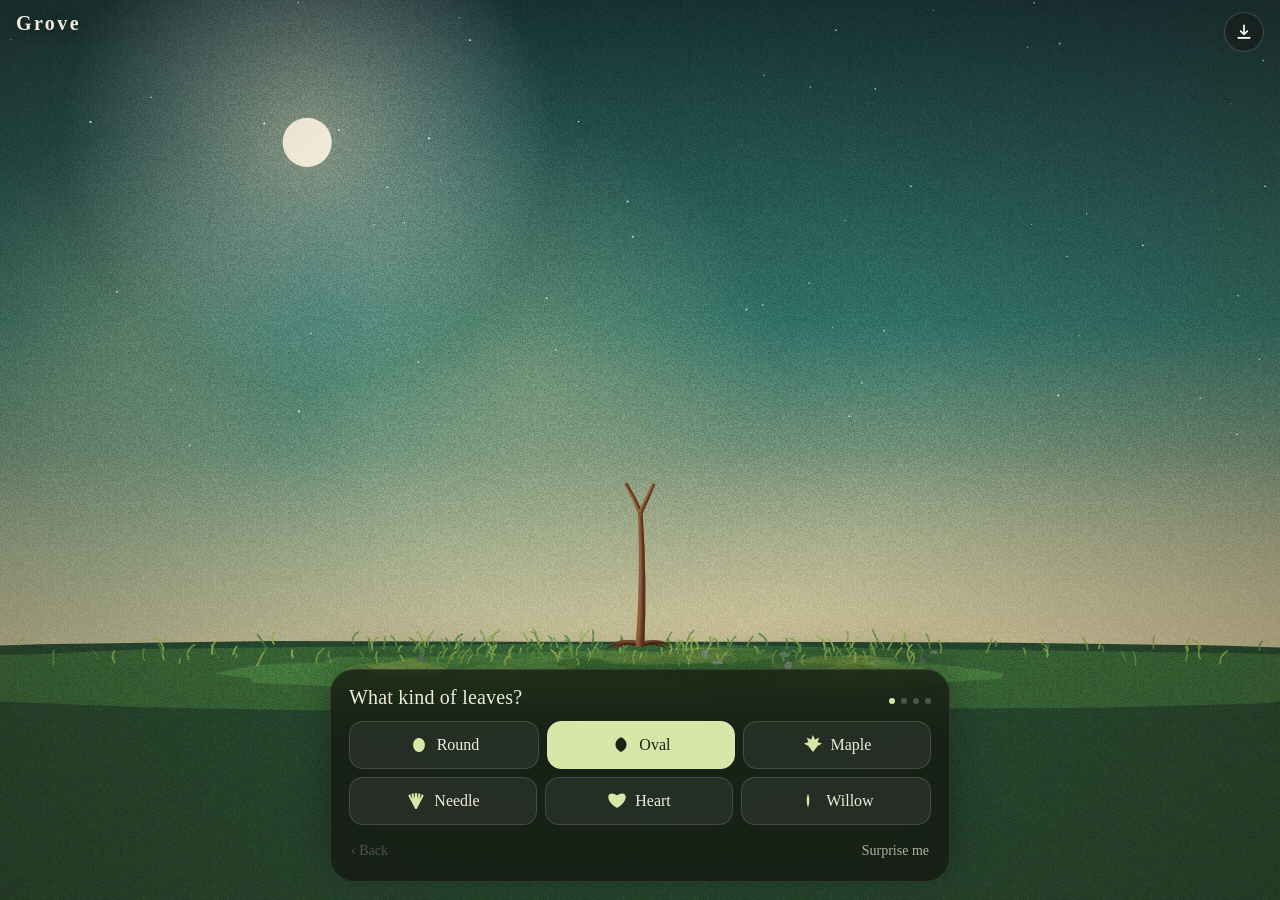
==== commit e38f31b7: "Painterly renderer and four-step flow Foliage is painted as shaded clumps (pre-rendered sprites at t" ====
--- a/index.html
+++ b/index.html
@@ -3,91 +3,97 @@
 <head>
 <meta charset="utf-8">
 <meta name="viewport" content="width=device-width, initial-scale=1, viewport-fit=cover">
-<meta name="theme-color" content="#0f1a1b">
+<meta name="theme-color" content="#1a1a14">
 <meta name="apple-mobile-web-app-capable" content="yes">
 <meta name="apple-mobile-web-app-status-bar-style" content="black-translucent">
-<meta name="description" content="Grove — pick a few options and watch a unique tree grow. A tiny meditative toy.">
+<meta name="description" content="Grove — answer four quick questions and watch a unique, painterly tree grow. A tiny meditative toy.">
 <title>Grove — grow a tree</title>
 <link rel="icon" href="data:image/svg+xml,%3Csvg xmlns='http://www.w3.org/2000/svg' viewBox='0 0 64 64'%3E%3Crect width='64' height='64' rx='14' fill='%2314231c'/%3E%3Cpath d='M32 58V34' stroke='%236b4a2c' stroke-width='6' stroke-linecap='round'/%3E%3Ccircle cx='32' cy='26' r='16' fill='%237fc47f'/%3E%3Ccircle cx='20' cy='32' r='10' fill='%2364ad68'/%3E%3Ccircle cx='44' cy='32' r='10' fill='%2364ad68'/%3E%3C/svg%3E">
 <style>
   *{box-sizing:border-box;-webkit-tap-highlight-color:transparent}
-  html,body{margin:0;height:100%;overflow:hidden;background:#101820;color:#e8eef0;
-    font-family:system-ui,-apple-system,"Segoe UI",Roboto,"Helvetica Neue",sans-serif;
+  html,body{margin:0;height:100%;overflow:hidden;background:#1a1a14;color:#f1ebdd;
+    font-family:Georgia,"Iowan Old Style","Palatino Linotype","Book Antiqua",serif;
     touch-action:manipulation;user-select:none;-webkit-user-select:none}
-  canvas{position:fixed;inset:0;display:block}
+  #c{position:fixed;inset:0;display:block}
 
   .top{position:fixed;top:0;left:0;right:0;z-index:2;pointer-events:none;
     padding:calc(env(safe-area-inset-top) + 12px) 16px 8px;
     display:flex;justify-content:space-between;align-items:flex-start}
-  .top h1{margin:0;font-size:18px;font-weight:600;letter-spacing:.06em;text-shadow:0 1px 10px rgba(0,0,0,.45)}
-  .top h1 small{display:block;font-size:12px;font-weight:400;opacity:.8;letter-spacing:0;margin-top:2px;
-    transition:opacity 1s}
-  .top h1 small.hide{opacity:0}
+  .top h1{margin:0;font-size:20px;font-weight:600;letter-spacing:.12em;text-shadow:0 1px 12px rgba(0,0,0,.5)}
   .icon-btn{pointer-events:auto;width:40px;height:40px;border-radius:50%;border:1px solid rgba(255,255,255,.18);
-    background:rgba(10,16,20,.42);backdrop-filter:blur(12px);-webkit-backdrop-filter:blur(12px);
+    background:rgba(20,20,14,.42);backdrop-filter:blur(12px);-webkit-backdrop-filter:blur(12px);
     color:#fff;display:grid;place-items:center;cursor:pointer;padding:0}
   .icon-btn:active{transform:scale(.94)}
   .icon-btn svg{width:20px;height:20px;fill:none;stroke:currentColor;stroke-width:2;stroke-linecap:round;stroke-linejoin:round}
 
   .panel{position:fixed;left:0;right:0;bottom:0;z-index:3;
-    background:rgba(12,20,24,.74);backdrop-filter:blur(20px) saturate(140%);-webkit-backdrop-filter:blur(20px) saturate(140%);
-    border-radius:22px 22px 0 0;border-top:1px solid rgba(255,255,255,.1);
-    padding:0 14px calc(env(safe-area-inset-bottom) + 12px);
-    box-shadow:0 -10px 40px rgba(0,0,0,.28)}
-  .grab{display:block;width:100%;background:none;border:0;padding:10px 0 6px;cursor:pointer}
-  .grab span{display:block;width:40px;height:4px;border-radius:2px;margin:0 auto;background:rgba(255,255,255,.28)}
-  .rows{display:grid;gap:9px;max-height:min(48vh,460px);overflow-y:auto;overscroll-behavior:contain;
-    transition:max-height .35s ease,opacity .25s ease;scrollbar-width:none}
-  .rows::-webkit-scrollbar{display:none}
-  .panel:not(.open) .rows{max-height:0;opacity:0;overflow:hidden;pointer-events:none}
-  @media (min-width:760px){
-    .rows{grid-template-columns:1fr 1fr;column-gap:22px}
-    .panel{left:50%;right:auto;transform:translateX(-50%);width:min(880px,calc(100% - 32px));border-radius:22px;
-      bottom:16px;border:1px solid rgba(255,255,255,.1);padding-bottom:12px}
-  }
-  .row{display:grid;grid-template-columns:64px 1fr;align-items:center;gap:8px}
-  .row label{font-size:11px;text-transform:uppercase;letter-spacing:.09em;opacity:.62}
-  .chips{display:flex;gap:6px;overflow-x:auto;scrollbar-width:none;padding:2px 12px 2px 0}
-  .chips::-webkit-scrollbar{display:none}
-  .chip{flex:0 0 auto;border:1px solid rgba(255,255,255,.14);background:rgba(255,255,255,.06);color:inherit;
-    border-radius:999px;padding:8px 12px;font-size:13px;line-height:1;cursor:pointer;
-    transition:background .15s,border-color .15s,color .15s}
-  .chip:active{transform:scale(.96)}
-  .chip[aria-pressed="true"]{background:#cfe7c4;color:#15261a;border-color:#cfe7c4;font-weight:600}
-
-  .actions{display:flex;gap:8px;padding-top:10px}
-  .btn{flex:1;height:46px;border-radius:14px;border:1px solid rgba(255,255,255,.14);background:rgba(255,255,255,.07);
-    color:inherit;font-size:15px;font-weight:600;cursor:pointer;display:flex;align-items:center;justify-content:center;gap:8px}
+    background:rgba(22,24,18,.78);backdrop-filter:blur(20px) saturate(130%);-webkit-backdrop-filter:blur(20px) saturate(130%);
+    border-radius:24px 24px 0 0;border-top:1px solid rgba(255,255,255,.1);
+    padding:16px 18px calc(env(safe-area-inset-bottom) + 16px);
+    box-shadow:0 -10px 40px rgba(0,0,0,.3)}
+  @media (min-width:700px){
+    .panel{left:50%;right:auto;transform:translateX(-50%);width:min(620px,calc(100% - 32px));border-radius:24px;bottom:18px;
+      border:1px solid rgba(255,255,255,.1);padding-bottom:16px}
+  }
+  .step[hidden],.done[hidden]{display:none}
+
+  .q{display:flex;align-items:baseline;justify-content:space-between;gap:12px;margin-bottom:12px}
+  .q h2{margin:0;font-size:20px;font-weight:500;letter-spacing:.01em}
+  .dots{display:flex;gap:6px}
+  .dots i{width:6px;height:6px;border-radius:50%;background:rgba(255,255,255,.22)}
+  .dots i.on{background:#d8e6a8}
+  .dots i.did{background:rgba(216,230,168,.5)}
+
+  .choices{display:flex;flex-wrap:wrap;gap:8px}
+  .chip{flex:1 1 auto;min-width:calc(33.33% - 6px);display:flex;align-items:center;justify-content:center;gap:8px;
+    border:1px solid rgba(255,255,255,.14);background:rgba(255,255,255,.06);color:inherit;
+    border-radius:14px;padding:13px 10px;font:inherit;font-size:16px;line-height:1;cursor:pointer;
+    transition:background .15s,border-color .15s,color .15s,transform .1s}
+  .chip:active{transform:scale(.97)}
+  .chip[aria-pressed="true"]{background:#d8e6a8;color:#1b2414;border-color:#d8e6a8}
+  .chip canvas{width:20px;height:20px;flex:0 0 auto}
+  .chip .sw{width:14px;height:14px;border-radius:50%;flex:0 0 auto;box-shadow:inset 0 0 0 1px rgba(255,255,255,.25)}
+  .chip small{font-size:12px;opacity:.65;display:block}
+  .chip .lbl{text-align:left;line-height:1.15}
+
+  .nav{display:flex;justify-content:space-between;margin-top:12px}
+  .link{background:none;border:0;color:inherit;opacity:.7;font:inherit;font-size:14px;padding:6px 2px;cursor:pointer}
+  .link:hover{opacity:1}
+  .link[disabled]{opacity:.25;cursor:default}
+
+  .done{display:flex;gap:10px}
+  .btn{flex:1;height:50px;border-radius:16px;border:1px solid rgba(255,255,255,.14);background:rgba(255,255,255,.07);
+    color:inherit;font:inherit;font-size:16px;cursor:pointer;display:flex;align-items:center;justify-content:center;gap:8px}
   .btn:active{transform:scale(.97)}
-  .btn.primary{flex:1.5;background:linear-gradient(135deg,#8fd08a,#4c9a5a);color:#0c1a10;border-color:transparent}
+  .btn.primary{flex:1.4;background:linear-gradient(135deg,#d8e6a8,#8fb56a);color:#1b2414;border-color:transparent}
   .btn svg{width:18px;height:18px;fill:none;stroke:currentColor;stroke-width:2.2;stroke-linecap:round;stroke-linejoin:round}
-  .btn .chev{transition:transform .3s}
-  @media (max-width:420px){.btn .more{display:none}}
-  .panel:not(.open) .btn .chev{transform:rotate(180deg)}
 </style>
 </head>
 <body>
 <canvas id="c" aria-label="An animated tree growing"></canvas>
 
 <header class="top">
-  <h1>Grove<small id="hint">tap any option to grow a new tree</small></h1>
+  <h1>Grove</h1>
   <button class="icon-btn" id="save" title="Save image" aria-label="Save image">
     <svg viewBox="0 0 24 24"><path d="M12 4v11m0 0-4-4m4 4 4-4M5 19h14"/></svg>
   </button>
 </header>
 
-<section class="panel open" id="panel" aria-label="Tree options">
-  <button class="grab" id="grab" aria-label="Toggle options"><span></span></button>
-  <div class="rows" id="rows"></div>
-  <div class="actions">
-    <button class="btn" id="tune" aria-label="Toggle options">
-      <svg class="chev" viewBox="0 0 24 24"><path d="m6 15 6-6 6 6"/></svg>Tune
+<section class="panel" id="panel" aria-live="polite">
+  <div class="step" id="step">
+    <div class="q"><h2 id="question"></h2><div class="dots" id="dots"></div></div>
+    <div class="choices" id="choices"></div>
+    <div class="nav">
+      <button class="link" id="back">‹ Back</button>
+      <button class="link" id="surprise">Surprise me</button>
+    </div>
+  </div>
+  <div class="done" id="done" hidden>
+    <button class="btn" id="change">
+      <svg viewBox="0 0 24 24"><path d="M4 12a8 8 0 0 1 13.6-5.7M20 12a8 8 0 0 1-13.6 5.7M17 3v4h-4M7 21v-4h4"/></svg>Change
     </button>
-    <button class="btn" id="random">
-      <svg viewBox="0 0 24 24"><path d="M4 4h16v16H4zM8.5 8.5h.01M15.5 8.5h.01M12 12h.01M8.5 15.5h.01M15.5 15.5h.01"/></svg>Surprise
-    </button>
-    <button class="btn primary" id="grow">
-      <svg viewBox="0 0 24 24"><path d="M12 21v-9m0 0c-3 0-6-2-6-6 4 0 6 2 6 6Zm0 0c3 0 6-2 6-6-4 0-6 2-6 6Z"/></svg>Grow<span class="more">&nbsp;another</span>
+    <button class="btn primary" id="regrow">
+      <svg viewBox="0 0 24 24"><path d="M12 21v-9m0 0c-3 0-6-2-6-6 4 0 6 2 6 6Zm0 0c3 0 6-2 6-6-4 0-6 2-6 6Z"/></svg>Grow another
     </button>
   </div>
 </section>
@@ -96,39 +102,48 @@
 (() => {
 'use strict';
 
-/* ---------- options ---------- */
-const OPTIONS = {
-  leaf:    ['round', 'oval', 'maple', 'needle', 'heart', 'willow'],
-  season:  ['spring', 'summer', 'autumn', 'winter'],
-  density: ['sparse', 'medium', 'lush'],
-  branch:  ['thin', 'medium', 'thick'],
-  size:    ['small', 'medium', 'tall'],
-  flowers: ['none', 'pink', 'white', 'purple', 'yellow'],
-  fruit:   ['none', 'apple', 'orange', 'lemon', 'plum'],
-  wind:    ['calm', 'breeze', 'gusty'],
+/* ================= palette & options ================= */
+const hex = h => [parseInt(h.slice(1, 3), 16), parseInt(h.slice(3, 5), 16), parseInt(h.slice(5, 7), 16)];
+const rgba = (c, a = 1) => `rgba(${c[0] | 0},${c[1] | 0},${c[2] | 0},${a})`;
+const mixc = (a, b, f) => [a[0] + (b[0] - a[0]) * f, a[1] + (b[1] - a[1]) * f, a[2] + (b[2] - a[2]) * f];
+const tint = (c, t) => [c[0] * t[0], c[1] * t[1], c[2] * t[2]];
+const clamp = (v, a, b) => v < a ? a : v > b ? b : v;
+function ramp(stops, k) { k = clamp(k, 0, 1) * (stops.length - 1); const i = Math.min(stops.length - 2, k | 0); return mixc(stops[i], stops[i + 1], k - i); }
+const H3 = a => a.map(hex);
+
+const SEASONS = {
+  spring: { sky: ['#5f88b3', '#c3b6cc', '#f1dcc0'], wash: ['#f4c9a8', '#b9d3e8', '#f7e7b0'], hill: H3(['#4e7d3d', '#7fb35b', '#cfe07a']), mist: [239, 224, 200],
+            bark: H3(['#4a2c1c', '#8a5a38', '#c99a68']), ray: [255, 238, 200], glow: 'rgba(255,238,200,.7)', disc: '#fff6dc', mote: '#ffe9a0',
+            ramp: H3(['#2e6a3c', '#7dbd4f', '#eef58a']) },
+  summer: { sky: ['#152f33', '#2f6b62', '#c9b98c'], wash: ['#3f8a7a', '#d8c58a', '#1f4a45'], hill: H3(['#24462e', '#457d3e', '#a9c256']), mist: [201, 195, 154],
+            bark: H3(['#3d2416', '#7c4a2c', '#c08a5a']), ray: [255, 230, 170], glow: 'rgba(255,240,200,.45)', disc: '#fff8e6', mote: '#ffe27a', stars: true,
+            ramp: H3(['#143a33', '#3d8a4b', '#d7e35a']) },
+  autumn: { sky: ['#3a2740', '#8e5a48', '#ecc59a'], wash: ['#f0a070', '#7a4a5c', '#f7d9a0'], hill: H3(['#5c3f24', '#9a733c', '#d8b25a']), mist: [242, 211, 168],
+            bark: H3(['#3a1e14', '#74402a', '#b98058']), ray: [255, 215, 160], glow: 'rgba(255,205,150,.75)', disc: '#ffe6c4', mote: '#ffd27a',
+            ramp: H3(['#8a3a1a', '#d2701f', '#f6c945']) },
+  winter: { sky: ['#3b4860', '#8592a8', '#dfe6ee'], wash: ['#b6c6d9', '#f0f4f8', '#98a8bd'], hill: H3(['#aebbc9', '#e4ebf2', '#ffffff']), mist: [238, 242, 246],
+            bark: H3(['#2a2a33', '#4f4a52', '#8a8590']), ray: [230, 240, 255], glow: 'rgba(255,255,255,.6)', disc: '#ffffff', mote: '#dff0ff',
+            ramp: null },
 };
-const LABELS = { leaf: 'Leaves', season: 'Season', density: 'Density', branch: 'Branches', size: 'Size', flowers: 'Flowers', fruit: 'Fruit', wind: 'Wind' };
-const settings = { leaf: 'oval', season: 'summer', density: 'medium', branch: 'medium', size: 'medium', flowers: 'none', fruit: 'none', wind: 'breeze' };
-
-const SEASONS = {
-  spring: { sky: ['#87b3dd', '#d9d2e6', '#f7e7d4'], hill: ['#8cc36e', '#5c974a'], bark: [26, 28, 30],
-            glow: 'rgba(255,240,205,.6)', disc: 'rgba(255,250,225,.9)',
-            leaf: r => [r(78, 112), r(55, 70), r(46, 62)] },
-  summer: { sky: ['#131e3a', '#2c5883', '#88b4d2'], hill: ['#4a8b46', '#2e6633'], bark: [24, 28, 26],
-            glow: 'rgba(230,236,255,.35)', disc: 'rgba(245,247,255,.95)', stars: true,
-            leaf: r => [r(95, 140), r(45, 60), r(28, 42)] },
-  autumn: { sky: ['#3a2942', '#9c5a48', '#efc79a'], hill: ['#a97f48', '#7a5630'], bark: [20, 30, 22],
-            glow: 'rgba(255,200,140,.65)', disc: 'rgba(255,225,180,.95)',
-            leaf: r => { const k = r(0, 1); return [k < .3 ? r(45, 58) : k < .65 ? r(22, 40) : r(2, 18), r(75, 92), r(42, 56)]; } },
-  winter: { sky: ['#47556c', '#93a3b8', '#e3eaf1'], hill: ['#f0f4f8', '#c5d0db'], bark: [220, 10, 22],
-            glow: 'rgba(255,255,255,.55)', disc: 'rgba(255,255,255,.95)', leaf: null },
+const NEEDLE_RAMP = H3(['#0c2f28', '#27633f', '#9ccf6a']), NEEDLE_AUTUMN = H3(['#5a3a10', '#b9822a', '#f2d060']);
+const LEAF_SIZE = { round: 1, oval: 1.05, maple: 1.35, needle: 1.15, heart: 1.15, willow: 1.3 };
+const FLOWER = { pink: ['#f7a3c3', '#fde9f1'], white: ['#fbf6f0', '#f5d76e'], purple: ['#c39be6', '#ffe9a8'], yellow: ['#ffd35c', '#ff9f1c'] };
+const FRUIT = { apple: ['#d43d3d', 1], orange: ['#f2892a', 1.05], lemon: ['#f0d64a', .95], plum: ['#6b3f8f', .85] };
+const CHARACTER = {
+  sapling: { dens: 0, trunk: .022, size: .72, label: 'Sapling', sub: 'slender, young' },
+  grown:   { dens: 1, trunk: .036, size: .9,  label: 'Grown',   sub: 'full crown' },
+  ancient: { dens: 2, trunk: .062, size: 1,   label: 'Ancient', sub: 'thick, sprawling' },
 };
-const LEAF_SIZE = { round: 1, oval: 1.05, maple: 1.3, needle: 1.1, heart: 1.15, willow: 1.25 };
-const FLOWER = { pink: ['#f7a3c3', '#fde9f1'], white: ['#fbf6f0', '#f5d76e'], purple: ['#c39be6', '#ffe9a8'], yellow: ['#ffd35c', '#ff9f1c'] };
-const FRUIT = { apple: ['#d43d3d', 1], orange: ['#f2892a', 1.05], lemon: ['#f0d64a', 0.95], plum: ['#6b3f8f', 0.85] };
-const WIND = { calm: .22, breeze: .55, gusty: 1 };
-
-/* ---------- shapes (unit coords, attached at origin, pointing up / -y) ---------- */
+
+const STEPS = [
+  { key: 'leaf', q: 'What kind of leaves?', choices: ['round', 'oval', 'maple', 'needle', 'heart', 'willow'] },
+  { key: 'season', q: 'Which season?', choices: ['spring', 'summer', 'autumn', 'winter'] },
+  { key: 'character', q: 'What character?', choices: ['sapling', 'grown', 'ancient'] },
+  { key: 'extra', q: 'Anything extra?', choices: ['none', 'blossom', 'fruit'] },
+];
+const choice = { leaf: 'oval', season: 'summer', character: 'grown', extra: 'none' };
+
+/* ================= shapes (unit coords, anchored at origin, pointing up) ================= */
 const PATH = {};
 {
   let p = new Path2D(); p.ellipse(0, -.5, .42, .5, 0, 0, Math.PI * 2); PATH.round = p;
@@ -147,51 +162,66 @@
   p = new Path2D(); p.moveTo(0, 0); p.lineTo(0, .3); PATH.stem = p;
   p = new Path2D(); p.ellipse(0, -.3, .3, .34, 0, 0, Math.PI * 2); PATH.petal = p;
   p = new Path2D(); p.arc(0, 0, .5, 0, Math.PI * 2); PATH.dot = p;
-}
-
-/* ---------- helpers ---------- */
-const clamp = (v, a, b) => v < a ? a : v > b ? b : v;
+  p = new Path2D(); p.ellipse(0, 0, .5, .36, 0, 0, Math.PI * 2); PATH.blob = p;
+}
+
 const backOut = k => { const c1 = 1.25, c3 = c1 + 1, x = k - 1; return 1 + c3 * x * x * x + c1 * x * x; };
 function mulberry32(a) { return function () { a |= 0; a = a + 0x6D2B79F5 | 0; let t = Math.imul(a ^ a >>> 15, 1 | a); t = t + Math.imul(t ^ t >>> 7, 61 | t) ^ t; return ((t ^ t >>> 14) >>> 0) / 4294967296; }; }
 const reduceMotion = matchMedia('(prefers-reduced-motion: reduce)').matches;
-
-/* ---------- state ---------- */
+const LIGHT = [-.55, -.75, .5];               // light from upper-left, slightly in front
+{ const l = Math.hypot(...LIGHT); LIGHT[0] /= l; LIGHT[1] /= l; LIGHT[2] /= l; }
+
+/* ================= state ================= */
 const canvas = document.getElementById('c');
 const ctx = canvas.getContext('2d');
 const panel = document.getElementById('panel');
 let W = 0, H = 0, DPR = 1, groundY = 0, tree = null, seed = 1;
-const GROW_MS = 4600;
+const GROW_MS = 4800;
 const particles = [];
 let spawnAcc = 0, lastNow = 0;
 
-/* ---------- tree generation ---------- */
+const NOISE = (() => {
+  const n = document.createElement('canvas'); n.width = n.height = 160;
+  const c = n.getContext('2d'), img = c.createImageData(160, 160);
+  for (let i = 0; i < img.data.length; i += 4) { const v = 96 + Math.random() * 110 | 0; img.data[i] = img.data[i + 1] = img.data[i + 2] = v; img.data[i + 3] = 255; }
+  c.putImageData(img, 0, 0); return n;
+})();
+
+/* ================= settings derived from the four choices ================= */
+function deriveSettings(rng) {
+  const ch = CHARACTER[choice.character];
+  const s = { leaf: choice.leaf, season: choice.season, dens: ch.dens, trunk: ch.trunk, size: ch.size, flowers: 'none', fruit: 'none' };
+  const pick = a => a[(rng() * a.length) | 0];
+  if (choice.extra === 'blossom' && s.season !== 'winter') s.flowers = pick(s.season === 'autumn' ? ['yellow', 'white'] : ['pink', 'white', 'purple', 'pink']);
+  if (choice.extra === 'fruit') s.fruit = pick(s.season === 'winter' ? ['orange', 'apple'] : ['apple', 'orange', 'lemon', 'plum']);
+  s.wind = [.3, .55, .55, .85][(rng() * 4) | 0];
+  return s;
+}
+
+/* ================= tree generation ================= */
 function buildTree(seed, s) {
   const rng = mulberry32(seed);
   const rnd = (a, b) => a + rng() * (b - a);
-  const U = Math.min(W * .9, groundY * .74);
-  const sizeMul = { small: .7, medium: .86, tall: 1 }[s.size];
-  const trunkLen = U * .3 * sizeMul;
-  const trunkW = U * { thin: .02, medium: .034, thick: .056 }[s.branch] * sizeMul;
-  const dens = { sparse: 0, medium: 1, lush: 2 }[s.density];
-  const maxDepth = 7 + dens;
-  const budget = [320, 620, 1000][dens];
-  const willow = s.leaf === 'willow';
-  const needle = s.leaf === 'needle';
+  const U = Math.min(W * 1.02, groundY * .76);
+  const trunkLen = U * .31 * s.size;
+  const trunkW = U * s.trunk * s.size;
+  const dens = s.dens, maxDepth = 7 + dens, budget = [320, 620, 1000][dens];
+  const willow = s.leaf === 'willow', needle = s.leaf === 'needle';
   const season = SEASONS[s.season];
-  const [bh, bs, bl] = season.bark;
   const branches = [];
 
   function mk(parent, angle, len, width, depth, start) {
+    const col = mixc(season.bark[1], season.bark[2], depth / maxDepth * .45 + rnd(-.08, .08));
     const b = {
-      parent, angle, len, width, depth, start, dur: .3 + .7 * len / trunkLen,
-      curve: depth === 0 ? rnd(-.05, .05) : rnd(-.14, .14), phase: rng() * Math.PI * 2, terminal: false,
-      color: `hsl(${bh + rnd(-4, 4)},${bs}%,${bl + depth * 1.2 + rnd(-3, 3)}%)`,
+      parent, angle, len, width, depth, start, dur: .3 + .7 * len / trunkLen, taper: .7,
+      curve: depth === 0 ? rnd(-.1, .1) : rnd(-.16, .16), phase: rng() * Math.PI * 2, terminal: false,
+      color: rgba(col), bark: depth <= 1 ? [rnd(-.34, -.22), rnd(-.06, .06), rnd(.2, .34)] : null,
       x: 0, y: 0, ex: 0, ey: 0, dx: 0, dy: -1, p: 0, ca: angle,
     };
     branches.push(b);
     return b;
   }
-  mk(null, rnd(-.06, .06), trunkLen, trunkW, 0, 0);
+  mk(null, rnd(-.08, .08), trunkLen, trunkW, 0, 0);
   const minLen = U * .014;
   for (let qi = 0; qi < branches.length; qi++) {
     const b = branches[qi];
@@ -218,66 +248,168 @@
   for (const b of branches) maxEnd = Math.max(maxEnd, b.start + b.dur);
   for (const b of branches) { b.start /= maxEnd; b.dur /= maxEnd; }
 
-  /* leaves */
-  const leaves = [], flowers = [], fruits = [];
-  const leafSize = U * .03 * LEAF_SIZE[s.leaf] * (.9 + .1 * sizeMul);
-  if (season.leaf) {
-    const leafBudget = [350, 750, 1300][dens], leafMul = [.55, 1, 1.5][dens];
-    const outer = branches.filter(b => b.depth >= maxDepth - 3 || (b.terminal && b.depth >= 3));
-    for (let i = outer.length - 1; i > 0; i--) { const j = (rng() * (i + 1)) | 0; [outer[i], outer[j]] = [outer[j], outer[i]]; }
-    for (const b of outer) {
-      if (leaves.length >= leafBudget) break;
-      const inner = b.depth < maxDepth - 2 && !b.terminal ? .45 : 1;
-      const n = Math.round(b.len / (U * .03) * leafMul * inner + (b.terminal ? rnd(1, 3) : 0));
-      for (let i = 0; i < n && leaves.length < leafBudget; i++) {
-        const tt = b.terminal && i >= n - 2 ? rnd(.85, 1) : rnd(.15, 1);
-        const side = rng() < .5 ? -1 : 1;
-        let [h, sa, l] = season.leaf(rnd);
-        if (needle) { if (s.season === 'autumn') h = rnd(35, 48); else { h += 30; l -= 8; } }
-        leaves.push({
-          b, t: tt, side, size: leafSize * rnd(.75, 1.25), abs: willow,
-          rotOff: willow ? Math.PI + rnd(-.3, .3) : side * rnd(.35, 1.25) + rnd(-.15, .15),
-          phase: rng() * 6.28, appear: b.start + b.dur * tt + rnd(.02, .18),
-          color: `hsl(${h},${sa}%,${l}%)`,
-        });
-      }
+  /* roots: short flared pseudo-branches spreading over the ground */
+  const roots = [];
+  const nRoots = 3 + (dens > 0 ? 1 : 0) + (rng() < .5 ? 1 : 0);
+  for (let i = 0; i < nRoots; i++) {
+    const side = i % 2 ? 1 : -1;
+    const a = side * rnd(1.35, 1.85);
+    roots.push({ angle: a, len: trunkW * rnd(1.3, 2.4), width: trunkW * rnd(.55, .8), taper: .38, depth: 0,
+      curve: -side * rnd(.18, .32), color: rgba(mixc(season.bark[0], season.bark[1], rnd(.3, .6))), bark: null,
+      offset: side * trunkW * rnd(.1, .35), start: .02 + rnd(0, .06), dur: .3, x: 0, y: 0, ex: 0, ey: 0, dx: 0, dy: 0, p: 0, ca: a, angle0: a });
+  }
+
+  /* foliage clusters */
+  let leafRamp = season.ramp;
+  if (leafRamp && needle) leafRamp = s.season === 'autumn' ? NEEDLE_AUTUMN : NEEDLE_RAMP;
+  const leafSize = U * .026 * LEAF_SIZE[s.leaf];
+  const R0 = U * .08;
+  const T = { s, branches, roots, clusters: [], flowers: [], fruits: [], maxDepth, U, trunkW, season, willow, needle,
+    leafPath: PATH[s.leaf], leafSize, ramp: leafRamp, R0, sprites: null, windAmp: s.wind * (reduceMotion ? .3 : 1),
+    gust: 0, wf: .3, t0: performance.now(), shadowCol: rgba(mixc(hex(season.sky[0]), [0, 0, 0], .5)) };
+
+  if (leafRamp) {
+    T.sprites = [0, 1, 2].map(tier => Array.from({ length: 6 }, () => makeSprite(T, tier, rng)));
+    const count = Math.round([45, 80, 120][dens] * (.75 + .45 * s.size));
+    const tips = branches.filter(b => b.terminal && b.depth >= 3);
+    for (let i = tips.length - 1; i > 0; i--) { const j = (rng() * (i + 1)) | 0; [tips[i], tips[j]] = [tips[j], tips[i]]; }
+    const outer = branches.filter(b => !b.terminal && b.depth >= maxDepth - 2);
+    for (let i = 0; i < count && tips.length; i++) {
+      const useTip = i < tips.length || outer.length === 0;
+      const b = useTip ? tips[i % tips.length] : outer[(rng() * outer.length) | 0];
+      const z = rnd(-1, 1), tier = z < -.33 ? 0 : z < .33 ? 1 : 2;
+      const R = U * rnd(.06, .1) * [.85, 1, 1.15][dens];
+      T.clusters.push({ b, t: useTip ? rnd(.85, 1) : rnd(.5, 1), z, tier, R, scale: R / R0 * (1 + z * .1),
+        sprite: T.sprites[tier][(rng() * 6) | 0], rot: rnd(-.22, .22), phase: rng() * 6.28,
+        appear: b.start + b.dur * .85 + rnd(0, .12) });
     }
-  }
-  /* flowers */
-  if (s.flowers !== 'none' && s.season !== 'winter') {
-    const cnt = Math.round([30, 55, 90][dens] * (s.season === 'autumn' ? .5 : 1) * sizeMul);
-    const outer = branches.filter(b => b.depth >= maxDepth - 2);
-    for (let i = 0; i < cnt && outer.length; i++) {
-      const b = outer[(rng() * outer.length) | 0];
-      flowers.push({ b, t: rnd(.2, 1), off: rnd(-1, 1), size: U * .014 * rnd(.8, 1.2), phase: rng() * 6.28, appear: rnd(.85, 1.35), rot: rng() * 6.28 });
+    T.clusters.sort((a, b) => a.z - b.z);
+  }
+
+  /* flowers & fruit sit on the front of clusters (or on twigs for a bare tree) */
+  const front = T.clusters.filter(c => c.z > -.3);
+  const hosts = front.length ? front : null;
+  const outerB = branches.filter(b => b.depth >= Math.max(2, maxDepth - 3));
+  if (s.flowers !== 'none') {
+    const cnt = Math.round([26, 48, 80][dens] * (s.season === 'autumn' ? .55 : 1) * s.size);
+    for (let i = 0; i < cnt && hosts; i++) {
+      const c = hosts[(rng() * hosts.length) | 0], a = rng() * 6.28, r = Math.sqrt(rng()) * c.R * .85;
+      T.flowers.push({ c, ox: Math.cos(a) * r, oy: Math.sin(a) * r * .8, size: U * .014 * rnd(.8, 1.2), phase: rng() * 6.28, appear: c.appear + rnd(.15, .6), rot: rng() * 6.28 });
     }
   }
-  /* fruit */
   if (s.fruit !== 'none') {
-    const cnt = Math.round([7, 12, 18][dens] * sizeMul);
-    const outer = branches.filter(b => b.depth >= Math.max(2, maxDepth - 3));
-    for (let i = 0; i < cnt && outer.length; i++) {
-      const b = outer[(rng() * outer.length) | 0];
-      fruits.push({ b, t: rnd(.3, 1), size: U * .019 * FRUIT[s.fruit][1] * rnd(.85, 1.15), phase: rng() * 6.28, appear: rnd(1.25, 1.9) });
+    const cnt = Math.round([7, 12, 18][dens] * s.size);
+    for (let i = 0; i < cnt; i++) {
+      if (hosts) { const c = hosts[(rng() * hosts.length) | 0]; T.fruits.push({ c, ox: rnd(-.75, .75) * c.R, oy: rnd(.25, .8) * c.R, size: U * .019 * FRUIT[s.fruit][1] * rnd(.85, 1.15), phase: rng() * 6.28, appear: c.appear + rnd(.4, .9) }); }
+      else { const b = outerB[(rng() * outerB.length) | 0]; T.fruits.push({ b, t: rnd(.3, 1), ox: 0, oy: 0, size: U * .019 * FRUIT[s.fruit][1] * rnd(.85, 1.15), phase: rng() * 6.28, appear: rnd(1.2, 1.8) }); }
     }
   }
-  /* sky */
-  const skyGrad = ctx.createLinearGradient(0, 0, 0, groundY);
-  season.sky.forEach((c, i) => skyGrad.addColorStop(i / (season.sky.length - 1), c));
-  const sx = W * .74, sy = groundY * .25, sr = U * .45;
-  const glowGrad = ctx.createRadialGradient(sx, sy, 0, sx, sy, sr);
-  glowGrad.addColorStop(0, season.glow); glowGrad.addColorStop(1, 'rgba(255,255,255,0)');
-  let stars = null;
-  if (season.stars) { stars = []; for (let i = 0; i < 80; i++) stars.push({ x: rng() * W, y: rng() * groundY * .75, r: rnd(.8, 2), phase: rng() * 6.28 }); }
-
-  return {
-    s, branches, leaves, flowers, fruits, maxDepth, U, trunkW, season, willow, needle,
-    leafPath: PATH[s.leaf], windAmp: WIND[s.wind] * (reduceMotion ? .3 : 1),
-    skyGrad, glowGrad, sun: [sx, sy, sr], stars, gust: 0, wf: .3, t0: performance.now(),
-  };
-}
-
-/* ---------- per-frame update ---------- */
+
+  /* light rays from the sun through the canopy */
+  T.sun = [W * .24, groundY * .22, U * .5];
+  T.rays = Array.from({ length: 6 }, (_, i) => ({ angle: .45 + i * .13 + rnd(-.04, .04), width: rnd(.012, .03), alpha: rnd(.05, .11), phase: rng() * 6.28 }));
+  T.stars = season.stars ? Array.from({ length: 70 }, () => ({ x: rng() * W, y: rng() * groundY * .7, r: rnd(.8, 1.8), phase: rng() * 6.28 })) : null;
+  T.bg = bakeBackground(T, rng);
+  return T;
+}
+
+/* one foliage clump, pre-painted: dark mass underneath, shaded leaf strokes on top */
+function makeSprite(T, tier, rng) {
+  const rnd = (a, b) => a + rng() * (b - a);
+  const R = T.R0, willow = T.willow;
+  const aw = willow ? .6 : rnd(.95, 1.15), ah = willow ? 1.9 : rnd(.72, .95);
+  const pad = T.leafSize * 1.8;
+  const wcss = R * aw * 2 + pad * 2, hcss = (willow ? R * ah : R * ah * 2) + pad * 2;
+  const oc = document.createElement('canvas'); oc.width = Math.ceil(wcss * DPR); oc.height = Math.ceil(hcss * DPR);
+  const c = oc.getContext('2d'); c.scale(DPR, DPR);
+  const ax = wcss / 2, ay = willow ? pad : hcss / 2;
+  c.translate(ax, ay);
+  const tn = [[.5, .58, .7], [.8, .84, .87], [1.02, 1.02, .98]][tier];
+  const autumn = T.s.season === 'autumn' && !T.needle;
+
+  c.fillStyle = rgba(tint(ramp(T.ramp, .12), tn), .88);
+  c.beginPath(); c.ellipse(0, willow ? R * ah * .45 : R * ah * .04, R * aw * .82, R * ah * (willow ? .5 : .8), 0, 0, Math.PI * 2); c.fill();
+
+  const N = clamp(Math.round(R * R * aw * ah * Math.PI / (T.leafSize * T.leafSize) * 2.8), 16, 120);
+  const leaves = [];
+  for (let i = 0; i < N; i++) {
+    let x, y, nx, ny;
+    if (willow) { x = rnd(-1, 1) * R * aw * .95; y = Math.pow(rng(), .75) * R * ah * .95; nx = x / (R * aw); ny = y / (R * ah) * 1.6 - .8; }
+    else { const a = rng() * 6.28, r = Math.sqrt(rng()) * R * .96; x = Math.cos(a) * r * aw; y = Math.sin(a) * r * ah; nx = x / (R * aw); ny = y / (R * ah); }
+    const nz = Math.sqrt(Math.max(0, 1 - nx * nx - ny * ny));
+    const shade = clamp((nx * LIGHT[0] + ny * LIGHT[1] + nz * LIGHT[2]) * .55 + .45 + rnd(-.14, .14), .08, 1);
+    let col = ramp(T.ramp, shade);
+    if (autumn && rng() < .3) col = [col[0] + 30, col[1] - 35, col[2]];
+    col = [col[0] + rnd(-12, 12), col[1] + rnd(-12, 12), col[2] + rnd(-12, 12)];
+    leaves.push({ x, y, shade, col: rgba(tint(col, tn)), rot: willow ? Math.PI + rnd(-.25, .25) : Math.atan2(x, -y) + rnd(-.55, .55), s: T.leafSize * rnd(.8, 1.3) * (T.needle ? 1.2 : 1) });
+  }
+  leaves.sort((a, b) => a.shade - b.shade);
+  if (T.needle) { c.lineWidth = .16; c.lineCap = 'round'; }
+  for (const l of leaves) {
+    c.save(); c.translate(l.x, l.y); c.rotate(l.rot); c.scale(l.s, l.s);
+    if (T.needle) { c.strokeStyle = l.col; c.stroke(PATH.needle); } else { c.fillStyle = l.col; c.fill(T.leafPath); }
+    c.restore();
+  }
+  return { canvas: oc, ax, ay, w: wcss, h: hcss };
+}
+
+/* wobbly painted ellipse */
+function blob(c, cx, cy, rx, ry, rnd, wob = .08, n = 30) {
+  c.beginPath();
+  for (let i = 0; i < n; i++) { const a = i / n * Math.PI * 2, k = 1 + rnd(-wob, wob); const x = cx + Math.cos(a) * rx * k, y = cy + Math.sin(a) * ry * k; i ? c.lineTo(x, y) : c.moveTo(x, y); }
+  c.closePath(); c.fill();
+}
+
+/* sky, washes, sun, mist, ground, grain, vignette: painted once per tree */
+function bakeBackground(T, rng) {
+  const rnd = (a, b) => a + rng() * (b - a);
+  const se = T.season, U = T.U;
+  const bg = document.createElement('canvas'); bg.width = canvas.width; bg.height = canvas.height;
+  const c = bg.getContext('2d'); c.scale(DPR, DPR);
+
+  const sky = c.createLinearGradient(0, 0, 0, groundY);
+  se.sky.forEach((col, i) => sky.addColorStop(i / (se.sky.length - 1), col));
+  c.fillStyle = sky; c.fillRect(0, 0, W, H);
+
+  for (let i = 0; i < 6; i++) {
+    const x = rnd(0, W), y = rnd(0, groundY * .9), r = U * rnd(.35, .8), col = hex(se.wash[i % se.wash.length]);
+    const g = c.createRadialGradient(x, y, 0, x, y, r); g.addColorStop(0, rgba(col, .26)); g.addColorStop(1, rgba(col, 0));
+    c.fillStyle = g; c.fillRect(x - r, y - r, r * 2, r * 2);
+  }
+  const [sx, sy, sr] = T.sun;
+  const glow = c.createRadialGradient(sx, sy, 0, sx, sy, sr); glow.addColorStop(0, se.glow); glow.addColorStop(1, 'rgba(255,255,255,0)');
+  c.fillStyle = glow; c.fillRect(sx - sr, sy - sr, sr * 2, sr * 2);
+  c.fillStyle = se.disc; c.beginPath(); c.arc(sx, sy, U * .05, 0, Math.PI * 2); c.fill();
+
+  const mist = c.createLinearGradient(0, groundY - U * .4, 0, groundY + U * .05);
+  mist.addColorStop(0, rgba(se.mist, 0)); mist.addColorStop(1, rgba(se.mist, .6));
+  c.fillStyle = mist; c.fillRect(0, groundY - U * .4, W, U * .45);
+
+  const hh = U * .07, hill = se.hill;
+  c.fillStyle = rgba(hill[0]); c.fillRect(0, groundY + hh * .3, W, H - groundY);
+  blob(c, W / 2, groundY + hh * 1.05, W * .9, hh * 1.25, rnd, .05);
+  c.fillStyle = rgba(mixc(hill[0], hill[1], .55)); blob(c, W / 2 - U * .04, groundY + hh * .9, W * .72, hh * .95, rnd, .06);
+  c.fillStyle = rgba(hill[1]); blob(c, W / 2 - U * .06, groundY + hh * .78, U * .78, hh * .62, rnd, .09);
+  for (let i = 0; i < 14; i++) { c.fillStyle = rgba(hill[2], rnd(.14, .3)); blob(c, W / 2 + rnd(-U * .55, U * .55), groundY + hh * rnd(.05, .8), U * rnd(.04, .13), hh * rnd(.12, .3), rnd, .2, 14); }
+  c.fillStyle = 'rgba(0,0,0,.14)'; blob(c, W / 2 + U * .16, groundY + hh * .55, U * .32, hh * .45, rnd, .12);
+  c.lineCap = 'round'; c.lineWidth = Math.max(1, U * .0035);
+  for (let i = 0; i < 220; i++) {
+    const x = W / 2 + (rng() - .5) * (rng() < .6 ? U * 1.1 : W * 1.1), y = groundY + rnd(-hh * .12, hh * .55), h = U * rnd(.008, .03);
+    c.strokeStyle = rgba(mixc(hill[1], hill[2], rng()), .85);
+    c.beginPath(); c.moveTo(x, y); c.quadraticCurveTo(x + rnd(-h, h) * .4, y - h * .6, x + rnd(-h, h) * .7, y - h); c.stroke();
+  }
+  for (let i = 0; i < 7; i++) { c.fillStyle = rgba(mixc(hill[0], [200, 200, 200], rnd(.3, .6))); blob(c, W / 2 + rnd(-U * .6, U * .6), groundY + hh * rnd(.1, .6), U * rnd(.006, .014), U * rnd(.004, .009), rnd, .15, 10); }
+
+  c.globalCompositeOperation = 'overlay'; c.globalAlpha = .3;
+  c.fillStyle = c.createPattern(NOISE, 'repeat'); c.fillRect(0, 0, W, H);
+  c.globalCompositeOperation = 'source-over'; c.globalAlpha = 1;
+  const vig = c.createRadialGradient(W / 2, H * .42, Math.min(W, H) * .3, W / 2, H * .42, Math.max(W, H) * .8);
+  vig.addColorStop(0, 'rgba(30,20,10,0)'); vig.addColorStop(1, 'rgba(30,20,10,.42)');
+  c.fillStyle = vig; c.fillRect(0, 0, W, H);
+  return bg;
+}
+
+/* ================= per-frame ================= */
 function updateTree(t, time) {
   const T = tree, wind = T.windAmp;
   const gust = Math.sin(time * .7) * .55 + Math.sin(time * 1.7 + 1.3) * .3 + Math.sin(time * 2.9 + .4) * .15;
@@ -293,47 +425,71 @@
     b.ca = a; b.dx = Math.sin(a); b.dy = -Math.cos(a);
     b.ex = b.x + b.dx * b.len * b.p; b.ey = b.y + b.dy * b.len * b.p;
   }
-}
-
-function drawSky(time) {
-  const T = tree;
-  ctx.fillStyle = T.skyGrad; ctx.fillRect(0, 0, W, H);
-  if (T.stars) {
-    ctx.fillStyle = '#fff';
-    for (const st of T.stars) { ctx.globalAlpha = .35 + .65 * Math.abs(Math.sin(time * .8 + st.phase)); ctx.fillRect(st.x, st.y, st.r, st.r); }
-    ctx.globalAlpha = 1;
-  }
-  const [sx, sy, sr] = T.sun;
-  ctx.fillStyle = T.glowGrad; ctx.fillRect(sx - sr, sy - sr, sr * 2, sr * 2);
-  ctx.fillStyle = T.season.disc; ctx.beginPath(); ctx.arc(sx, sy, T.U * .045, 0, Math.PI * 2); ctx.fill();
-}
-
-function drawGround() {
-  const T = tree, hh = T.U * .08;
-  ctx.fillStyle = T.season.hill[1]; ctx.fillRect(0, groundY + hh * .5, W, H - groundY);
-  ctx.fillStyle = T.season.hill[0]; ctx.beginPath(); ctx.ellipse(W / 2, groundY + hh * .95, W * .75, hh, 0, 0, Math.PI * 2); ctx.fill();
-  ctx.fillStyle = 'rgba(0,0,0,.16)'; ctx.beginPath();
-  ctx.ellipse(W / 2, groundY + 2, T.trunkW * 2.4 * T.wf + 2, T.trunkW * .5 * T.wf + 1, 0, 0, Math.PI * 2); ctx.fill();
-}
-
-function drawBranches() {
-  const T = tree, wf = T.wf;
-  for (const b of T.branches) {
+  for (const r of T.roots) {
+    r.x = W / 2 + r.offset; r.y = groundY - T.trunkW * .22;
+    const p = clamp((t - r.start) / r.dur, 0, 1); r.p = 1 - (1 - p) * (1 - p);
+    r.dx = Math.sin(r.angle); r.dy = -Math.cos(r.angle);
+    r.ex = r.x + r.dx * r.len * r.p; r.ey = r.y + r.dy * r.len * r.p;
+  }
+}
+
+function drawStars(time) {
+  const T = tree; if (!T.stars) return;
+  ctx.fillStyle = '#fff';
+  for (const st of T.stars) { ctx.globalAlpha = .3 + .6 * Math.abs(Math.sin(time * .8 + st.phase)); ctx.fillRect(st.x, st.y, st.r, st.r); }
+  ctx.globalAlpha = 1;
+}
+
+function drawRays(t, time) {
+  const T = tree, k = clamp((t - .45) / .9, 0, 1); if (k <= 0) return;
+  const [sx, sy] = T.sun, len = H * 1.7, col = T.season.ray;
+  for (const r of T.rays) {
+    const a = r.angle + Math.sin(time * .12 + r.phase) * .02, alpha = k * r.alpha * (.7 + .3 * Math.sin(time * .45 + r.phase));
+    const g = ctx.createLinearGradient(sx, sy, sx + Math.cos(a) * len, sy + Math.sin(a) * len);
+    g.addColorStop(0, rgba(col, 0)); g.addColorStop(.22, rgba(col, alpha)); g.addColorStop(1, rgba(col, 0));
+    ctx.fillStyle = g; ctx.beginPath(); ctx.moveTo(sx, sy);
+    ctx.lineTo(sx + Math.cos(a - r.width) * len, sy + Math.sin(a - r.width) * len);
+    ctx.lineTo(sx + Math.cos(a + r.width) * len, sy + Math.sin(a + r.width) * len);
+    ctx.closePath(); ctx.fill();
+  }
+}
+
+/* tapered, slightly curved polygon between two across-fractions of the width */
+function strip(b, u0, u1, w0, w1, nx, ny, cx, cy) {
+  const cw = (w0 + w1) / 2;
+  ctx.beginPath();
+  ctx.moveTo(b.x + nx * w0 * u0, b.y + ny * w0 * u0);
+  ctx.quadraticCurveTo(cx + nx * cw * u0, cy + ny * cw * u0, b.ex + nx * w1 * u0, b.ey + ny * w1 * u0);
+  ctx.lineTo(b.ex + nx * w1 * u1, b.ey + ny * w1 * u1);
+  ctx.quadraticCurveTo(cx + nx * cw * u1, cy + ny * cw * u1, b.x + nx * w0 * u1, b.y + ny * w0 * u1);
+  ctx.closePath(); ctx.fill();
+}
+
+function drawWood(list) {
+  const T = tree, wf = T.wf, bark = T.season.bark;
+  const hi = rgba(bark[2], .32), lo = rgba(bark[0], .5), deep = rgba(bark[0], .3);
+  for (const b of list) {
     if (b.p <= 0) continue;
     const dx = b.ex - b.x, dy = b.ey - b.y, L = Math.hypot(dx, dy);
     if (L < .4) continue;
     const nx = -dy / L, ny = dx / L;
-    const w0 = b.width * wf * (b.depth === 0 ? 1.3 : 1), w1 = b.width * wf * .7;
+    const w0 = b.width * wf * (b.depth === 0 ? 1.35 : 1), w1 = b.width * wf * b.taper;
     const cx = (b.x + b.ex) / 2 + nx * b.curve * L, cy = (b.y + b.ey) / 2 + ny * b.curve * L;
-    const cw = (w0 + w1) / 4;
-    ctx.fillStyle = b.color;
-    ctx.beginPath();
-    ctx.moveTo(b.x + nx * w0 / 2, b.y + ny * w0 / 2);
-    ctx.quadraticCurveTo(cx + nx * cw, cy + ny * cw, b.ex + nx * w1 / 2, b.ey + ny * w1 / 2);
-    ctx.lineTo(b.ex - nx * w1 / 2, b.ey - ny * w1 / 2);
-    ctx.quadraticCurveTo(cx - nx * cw, cy - ny * cw, b.x - nx * w0 / 2, b.y - ny * w0 / 2);
-    ctx.closePath(); ctx.fill();
-    if (b.depth > 0 && w0 > 1.5) { ctx.beginPath(); ctx.arc(b.x, b.y, w0 / 2, 0, Math.PI * 2); ctx.fill(); }
+    ctx.fillStyle = b.color; strip(b, -.5, .5, w0, w1, nx, ny, cx, cy);
+    if (b.parent && w0 > 1.5) { ctx.beginPath(); ctx.arc(b.x, b.y, w0 / 2, 0, Math.PI * 2); ctx.fill(); }
+    if (w0 > 2.6) {
+      const side = (nx * LIGHT[0] + ny * LIGHT[1]) > 0 ? 1 : -1;      // which edge faces the light
+      ctx.fillStyle = hi; strip(b, side * .5, side * .12, w0, w1, nx, ny, cx, cy);
+      ctx.fillStyle = lo; strip(b, -side * .5, -side * .08, w0, w1, nx, ny, cx, cy);
+      ctx.fillStyle = deep; strip(b, -side * .5, -side * .3, w0, w1, nx, ny, cx, cy);
+      if (b.bark && w0 > 9) {
+        ctx.strokeStyle = rgba(bark[0], .28); ctx.lineWidth = Math.max(1, w0 * .05);
+        for (const u of b.bark) {
+          ctx.beginPath(); ctx.moveTo(b.x + nx * w0 * u, b.y + ny * w0 * u);
+          ctx.quadraticCurveTo(cx + nx * (w0 + w1) / 2 * u, cy + ny * (w0 + w1) / 2 * u, b.ex + nx * w1 * u, b.ey + ny * w1 * u); ctx.stroke();
+        }
+      }
+    }
   }
 }
 
@@ -342,38 +498,37 @@
   ctx.setTransform(DPR * c, DPR * s, -DPR * s, DPR * c, DPR * x, DPR * y);
 }
 const resetT = () => ctx.setTransform(DPR, 0, 0, DPR, 0, 0);
-
-function attachPos(item, out) {
-  const b = item.b, along = Math.min(item.t, b.p) * b.len, off = (item.side || item.off || 0) * b.width * tree.wf * .4;
-  out[0] = b.x + b.dx * along - b.dy * off;
-  out[1] = b.y + b.dy * along + b.dx * off;
-}
 const P = [0, 0];
-
-function drawLeaves(t, time) {
-  const T = tree, wind = T.windAmp, path = T.leafPath;
-  if (T.needle) { ctx.lineWidth = .14; ctx.lineCap = 'round'; }
-  for (const lf of T.leaves) {
-    if (t < lf.appear) continue;
-    const b = lf.b;
-    const sc = backOut(Math.min(1, (t - lf.appear) / .22)) * lf.size;
-    attachPos(lf, P);
-    const rot = (lf.abs ? lf.rotOff + (b.ca - b.angle) : b.ca + lf.rotOff) + Math.sin(time * 2.6 + lf.phase) * .12 * wind;
-    setT(P[0], P[1], rot, sc);
-    if (T.needle) { ctx.strokeStyle = lf.color; ctx.stroke(path); }
-    else { ctx.fillStyle = lf.color; ctx.fill(path); }
+function clusterPos(c, out) { const b = c.b, along = Math.min(c.t, b.p) * b.len; out[0] = b.x + b.dx * along; out[1] = b.y + b.dy * along; }
+function itemPos(f, out) {
+  if (f.c) { clusterPos(f.c, out); out[0] += f.ox; out[1] += f.oy; }
+  else { const b = f.b, along = Math.min(f.t, b.p) * b.len; out[0] = b.x + b.dx * along; out[1] = b.y + b.dy * along; }
+}
+
+function drawClusters(t, time, front) {
+  const T = tree;
+  for (const c of T.clusters) {
+    if ((c.z >= 0) !== front || t < c.appear) continue;
+    const k = backOut(Math.min(1, (t - c.appear) / .55)), sc = k * c.scale, b = c.b;
+    clusterPos(c, P);
+    ctx.globalAlpha = .17 * k; ctx.fillStyle = T.shadowCol;
+    setT(P[0] + c.R * .2, P[1] + c.R * (T.willow ? 1.1 : .32), 0, c.R * (T.willow ? 1.5 : 2) * k); ctx.fill(PATH.blob);
+    ctx.globalAlpha = 1;
+    setT(P[0], P[1], c.rot + (b.ca - b.angle) * .6 + Math.sin(time * 1.4 + c.phase) * .025 * T.windAmp, sc);
+    ctx.drawImage(c.sprite.canvas, -c.sprite.ax, -c.sprite.ay, c.sprite.w, c.sprite.h);
   }
   resetT();
 }
 
 function drawFlowers(t, time) {
-  const T = tree, cols = FLOWER[T.s.flowers];
-  if (!cols) return;
+  const T = tree, cols = FLOWER[T.s.flowers]; if (!cols) return;
   for (const f of T.flowers) {
     if (t < f.appear) continue;
     const sc = backOut(Math.min(1, (t - f.appear) / .3)) * f.size;
-    attachPos(f, P);
-    setT(P[0], P[1], f.rot + Math.sin(time * 2 + f.phase) * .1 * T.windAmp, sc);
+    itemPos(f, P);
+    const rot = f.rot + Math.sin(time * 2 + f.phase) * .1 * T.windAmp;
+    setT(P[0] + sc * .12, P[1] + sc * .18, rot, sc); ctx.fillStyle = 'rgba(0,0,0,.2)'; ctx.fill(PATH.petals);
+    setT(P[0], P[1], rot, sc);
     ctx.fillStyle = cols[0]; ctx.fill(PATH.petals);
     ctx.fillStyle = cols[1]; ctx.fill(PATH.center);
   }
@@ -381,37 +536,47 @@
 }
 
 function drawFruit(t, time) {
-  const T = tree, fr = FRUIT[T.s.fruit];
-  if (!fr) return;
+  const T = tree, fr = FRUIT[T.s.fruit]; if (!fr) return;
   const shape = T.s.fruit === 'lemon' ? PATH.lemon : PATH.fruit;
-  ctx.lineWidth = .1; ctx.strokeStyle = '#4a3520'; ctx.lineCap = 'round';
+  ctx.lineWidth = .1; ctx.strokeStyle = '#3a2416'; ctx.lineCap = 'round';
   for (const f of T.fruits) {
     if (t < f.appear) continue;
     const sc = backOut(Math.min(1, (t - f.appear) / .35)) * f.size;
-    attachPos(f, P);
-    setT(P[0], P[1], (f.b.ca - f.b.angle) * .5 + Math.sin(time * 1.8 + f.phase) * .12 * T.windAmp, sc);
+    itemPos(f, P);
+    const b = f.c ? f.c.b : f.b;
+    setT(P[0], P[1], (b.ca - b.angle) * .5 + Math.sin(time * 1.8 + f.phase) * .12 * T.windAmp, sc);
     ctx.stroke(PATH.stem);
     ctx.fillStyle = fr[0]; ctx.fill(shape);
-    ctx.fillStyle = 'rgba(255,255,255,.32)'; ctx.fill(PATH.hilite);
+    ctx.fillStyle = 'rgba(0,0,0,.24)'; ctx.fill(shape);                       // dark base…
+    ctx.fillStyle = fr[0]; setT(P[0] - sc * .06, P[1] - sc * .08, (b.ca - b.angle) * .5, sc * .96); ctx.fill(shape); // …lit body offset toward the light
+    ctx.fillStyle = 'rgba(255,255,255,.35)'; ctx.fill(PATH.hilite);
   }
   resetT();
 }
 
-/* ---------- particles: falling leaves, petals, snow, fireflies ---------- */
+function drawCanopyShadow(t) {
+  const T = tree, k = clamp((t - .45) / .7, 0, 1); if (k <= 0) return;
+  ctx.fillStyle = 'rgba(10,20,15,.22)'; ctx.beginPath();
+  ctx.ellipse(W / 2 + T.U * .1, groundY + T.U * .012, T.U * .45 * k, T.U * .03 * k, 0, 0, Math.PI * 2); ctx.fill();
+}
+
+/* ================= particles ================= */
 function spawn(kind, t) {
   const T = tree, U = T.U, r = Math.random;
-  if (kind === 'leaf' || kind === 'petal') {
-    const src = kind === 'leaf' ? T.leaves : T.flowers;
-    const it = src[(r() * src.length) | 0];
-    if (!it || t < it.appear) return;
-    attachPos(it, P);
-    particles.push({ kind, x: P[0], y: P[1], vx: 0, vy: U * (kind === 'leaf' ? .12 + r() * .08 : .09 + r() * .06),
-      rot: r() * 6.28, vr: (r() - .5) * 4, size: kind === 'leaf' ? it.size * .9 : it.size * .9,
-      color: kind === 'leaf' ? it.color : FLOWER[T.s.flowers][0], phase: r() * 6.28, life: 0, ground: 0 });
+  if (kind === 'leaf') {
+    const c = T.clusters[(r() * T.clusters.length) | 0]; if (!c || t < c.appear) return;
+    clusterPos(c, P); const a = r() * 6.28, rr = Math.sqrt(r()) * c.R * .85;
+    const col = ramp(T.ramp, .3 + r() * .65);
+    particles.push({ kind, x: P[0] + Math.cos(a) * rr, y: P[1] + Math.sin(a) * rr * .8, vx: 0, vy: U * (.12 + r() * .08), rot: r() * 6.28, vr: (r() - .5) * 4,
+      size: T.leafSize * (.9 + r() * .3), color: rgba(col), phase: r() * 6.28, life: 0, ground: 0 });
+  } else if (kind === 'petal') {
+    const f = T.flowers[(r() * T.flowers.length) | 0]; if (!f || t < f.appear) return;
+    itemPos(f, P);
+    particles.push({ kind, x: P[0], y: P[1], vx: 0, vy: U * (.08 + r() * .06), rot: r() * 6.28, vr: (r() - .5) * 4, size: f.size * .9, color: FLOWER[T.s.flowers][0], phase: r() * 6.28, life: 0, ground: 0 });
   } else if (kind === 'snow') {
     particles.push({ kind, x: -20 + r() * (W + 40), y: -8, vy: U * (.08 + r() * .1), size: .8 + r() * 1.8, phase: r() * 6.28, life: 0 });
-  } else if (kind === 'firefly') {
-    particles.push({ kind, x: W / 2 + (r() - .5) * U * 1.3, y: groundY - U * (.05 + r() * .85), phase: r() * 6.28, life: 0, max: 3 + r() * 4 });
+  } else {
+    particles.push({ kind: 'mote', x: W / 2 + (r() - .5) * U * 1.4, y: groundY - U * (.02 + r() * .9), phase: r() * 6.28, life: 0, max: 4 + r() * 5 });
   }
 }
 
@@ -419,27 +584,24 @@
   const T = tree, s = T.s, U = T.U, gust = T.gust, wind = T.windAmp;
   let rate = 0, kind = null;
   if (s.season === 'winter') { rate = 9 + wind * 5; kind = 'snow'; }
-  else if (t > 1.05) {
-    if (s.season === 'autumn' && T.leaves.length) { rate = 1.3 + wind * 1.6; kind = 'leaf'; }
-    else if (s.flowers !== 'none' && t > 1.4 && T.flowers.length) { rate = .8 + wind; kind = 'petal'; }
-    else if (s.season === 'summer') { rate = .4; kind = 'firefly'; }
-  }
+  else if (t > 1.1 && s.season === 'autumn' && T.clusters.length) { rate = 1.3 + wind * 1.6; kind = 'leaf'; }
+  else if (t > 1.5 && T.flowers.length) { rate = .8 + wind; kind = 'petal'; }
   spawnAcc = rate ? spawnAcc + rate * dt : 0;
-  while (spawnAcc >= 1 && particles.length < 260) { spawnAcc -= 1; spawn(kind, t); }
+  while (spawnAcc >= 1 && particles.length < 240) { spawnAcc -= 1; spawn(kind, t); }
+  if (t > .3 && Math.random() < dt * (s.season === 'summer' ? .9 : .5)) spawn('mote', t);
 
   for (let i = particles.length - 1; i >= 0; i--) {
     const p = particles[i]; p.life += dt;
     if (p.kind === 'leaf' || p.kind === 'petal') {
       if (p.y < groundY) {
         const target = gust * U * .18 * wind + Math.sin(time * 2.5 + p.phase) * U * .08;
-        p.vx += (target - p.vx) * dt * 2;
-        p.x += p.vx * dt; p.y += p.vy * dt; p.rot += p.vr * dt;
+        p.vx += (target - p.vx) * dt * 2; p.x += p.vx * dt; p.y += p.vy * dt; p.rot += p.vr * dt;
       } else { p.ground += dt; if (p.ground > 1.6) particles.splice(i, 1); }
     } else if (p.kind === 'snow') {
       p.x += (gust * U * .07 * wind + Math.sin(time + p.phase) * U * .03) * dt; p.y += p.vy * dt;
       if (p.y > groundY + U * .06) particles.splice(i, 1);
     } else {
-      p.x += Math.sin(time * .9 + p.phase) * U * .04 * dt; p.y += Math.cos(time * .7 + p.phase * 1.3) * U * .04 * dt;
+      p.x += Math.sin(time * .9 + p.phase) * U * .04 * dt; p.y += (Math.cos(time * .7 + p.phase * 1.3) * U * .04 - U * .012) * dt;
       if (p.life > p.max) particles.splice(i, 1);
     }
   }
@@ -450,33 +612,37 @@
   for (const p of particles) {
     if (p.kind === 'leaf' || p.kind === 'petal') {
       ctx.globalAlpha = p.ground ? 1 - p.ground / 1.6 : 1;
-      setT(p.x, p.y, p.rot, p.size);
-      ctx.fillStyle = p.color;
-      if (p.kind === 'leaf') { if (T.needle) { ctx.lineWidth = .14; ctx.strokeStyle = p.color; ctx.stroke(PATH.needle); } else ctx.fill(T.leafPath); }
+      setT(p.x, p.y, p.rot, p.size); ctx.fillStyle = p.color;
+      if (p.kind === 'leaf') { if (T.needle) { ctx.lineWidth = .16; ctx.strokeStyle = p.color; ctx.stroke(PATH.needle); } else ctx.fill(T.leafPath); }
       else ctx.fill(PATH.petal);
     } else if (p.kind === 'snow') {
       ctx.globalAlpha = .85; setT(p.x, p.y, 0, p.size * 2); ctx.fillStyle = '#fff'; ctx.fill(PATH.dot);
     } else {
       const a = Math.sin(Math.PI * p.life / p.max) * (.6 + .4 * Math.sin(time * 5 + p.phase));
-      ctx.fillStyle = '#ffe98a';
-      ctx.globalAlpha = a * .18; setT(p.x, p.y, 0, 14); ctx.fill(PATH.dot);
-      ctx.globalAlpha = a; setT(p.x, p.y, 0, 3); ctx.fill(PATH.dot);
+      ctx.fillStyle = T.season.mote;
+      ctx.globalAlpha = a * .16; setT(p.x, p.y, 0, 16); ctx.fill(PATH.dot);
+      ctx.globalAlpha = a; setT(p.x, p.y, 0, 2.6); ctx.fill(PATH.dot);
     }
   }
   resetT(); ctx.globalAlpha = 1;
 }
 
-/* ---------- main loop ---------- */
+/* ================= main loop ================= */
 function frame(now) {
   requestAnimationFrame(frame);
   if (!tree) return;
   const dt = Math.min(.05, (now - lastNow) / 1000) || 0; lastNow = now;
   const t = (now - tree.t0) / GROW_MS, time = now / 1000;
+  tree.t = t;
   updateTree(t, time);
-  drawSky(time);
-  drawGround();
-  drawBranches();
-  drawLeaves(t, time);
+  ctx.drawImage(tree.bg, 0, 0, W, H);
+  drawStars(time);
+  drawRays(t, time);
+  drawCanopyShadow(t);
+  drawWood(tree.roots);
+  drawClusters(t, time, false);
+  drawWood(tree.branches);
+  drawClusters(t, time, true);
   drawFlowers(t, time);
   drawFruit(t, time);
   updateParticles(dt, t, time);
@@ -484,13 +650,13 @@
 }
 requestAnimationFrame(frame);
 
-/* ---------- layout ---------- */
+/* ================= layout ================= */
 function layout() {
   W = innerWidth; H = innerHeight; DPR = Math.min(2, devicePixelRatio || 1);
   canvas.width = Math.round(W * DPR); canvas.height = Math.round(H * DPR);
   canvas.style.width = W + 'px'; canvas.style.height = H + 'px';
   resetT();
-  groundY = Math.max(H * .45, panel.getBoundingClientRect().top - 18);
+  groundY = Math.max(H * .45, panel.getBoundingClientRect().top - 22);
   if (tree) { const t0 = tree.t0; tree = buildTree(seed, tree.s); tree.t0 = t0; }
 }
 addEventListener('resize', layout);
@@ -498,48 +664,55 @@
 
 function grow(newSeed = true) {
   if (newSeed) seed = (Math.random() * 2147483647) | 0;
-  tree = buildTree(seed, { ...settings });
+  tree = buildTree(seed, deriveSettings(mulberry32(seed ^ 0x5bd1e995)));
   particles.length = 0; spawnAcc = 0;
 }
 
-/* ---------- UI ---------- */
-const rows = document.getElementById('rows');
-for (const key of Object.keys(OPTIONS)) {
-  const row = document.createElement('div'); row.className = 'row';
-  const label = document.createElement('label'); label.textContent = LABELS[key]; row.appendChild(label);
-  const chips = document.createElement('div'); chips.className = 'chips'; chips.dataset.key = key;
-  for (const val of OPTIONS[key]) {
-    const c = document.createElement('button'); c.className = 'chip'; c.type = 'button';
-    c.textContent = val[0].toUpperCase() + val.slice(1); c.dataset.val = val;
-    c.setAttribute('aria-pressed', String(settings[key] === val));
-    c.addEventListener('click', () => { settings[key] = val; syncChips(); hideHint(); grow(); });
-    chips.appendChild(c);
-  }
-  row.appendChild(chips); rows.appendChild(row);
-}
-function syncChips() {
-  for (const chips of rows.querySelectorAll('.chips')) {
-    const key = chips.dataset.key;
-    for (const c of chips.children) {
-      const on = c.dataset.val === settings[key];
-      c.setAttribute('aria-pressed', String(on));
-      if (on) c.scrollIntoView({ block: 'nearest', inline: 'nearest' });
-    }
-  }
-}
-const hint = document.getElementById('hint');
-function hideHint() { hint.classList.add('hide'); }
-
-const toggle = () => { panel.classList.toggle('open'); };
-document.getElementById('grab').addEventListener('click', toggle);
-document.getElementById('tune').addEventListener('click', toggle);
-document.getElementById('grow').addEventListener('click', () => { hideHint(); grow(); });
-document.getElementById('random').addEventListener('click', () => {
-  for (const key of Object.keys(OPTIONS)) { const o = OPTIONS[key]; settings[key] = o[(Math.random() * o.length) | 0]; }
-  if (settings.season === 'winter' && Math.random() < .5) settings.fruit = 'none';
-  syncChips(); hideHint(); grow();
+/* ================= step-by-step UI ================= */
+const stepEl = document.getElementById('step'), doneEl = document.getElementById('done');
+const qEl = document.getElementById('question'), dotsEl = document.getElementById('dots'), choicesEl = document.getElementById('choices');
+const backBtn = document.getElementById('back');
+let step = 0;
+const cap = s => s[0].toUpperCase() + s.slice(1);
+
+function leafIcon(type, color) {
+  const cv = document.createElement('canvas'); cv.width = cv.height = 40;
+  const c = cv.getContext('2d'); c.translate(20, type === 'willow' ? 6 : 34); c.scale(type === 'willow' ? 16 : 28, type === 'willow' ? 16 : 28);
+  if (type === 'willow') c.rotate(Math.PI);
+  c.fillStyle = c.strokeStyle = color; c.lineWidth = .16; c.lineCap = 'round';
+  if (type === 'needle') c.stroke(PATH.needle); else c.fill(PATH[type]);
+  return cv;
+}
+function renderStep() {
+  stepEl.hidden = false; doneEl.hidden = true;
+  const st = STEPS[step];
+  qEl.textContent = st.q;
+  dotsEl.innerHTML = STEPS.map((_, i) => `<i class="${i === step ? 'on' : i < step ? 'did' : ''}"></i>`).join('');
+  choicesEl.innerHTML = '';
+  for (const val of st.choices) {
+    const b = document.createElement('button'); b.className = 'chip'; b.type = 'button';
+    b.setAttribute('aria-pressed', String(choice[st.key] === val));
+    if (st.key === 'leaf') b.appendChild(leafIcon(val, choice[st.key] === val ? '#1b2414' : '#d8e6a8'));
+    if (st.key === 'season') { const sw = document.createElement('span'); sw.className = 'sw'; sw.style.background = `linear-gradient(${SEASONS[val].sky[0]},${SEASONS[val].sky[2]})`; b.appendChild(sw); }
+    const lbl = document.createElement('span'); lbl.className = 'lbl';
+    if (st.key === 'character') lbl.innerHTML = `${CHARACTER[val].label}<small>${CHARACTER[val].sub}</small>`;
+    else lbl.textContent = cap(val);
+    b.appendChild(lbl);
+    b.addEventListener('click', () => { choice[st.key] = val; step++; step >= STEPS.length ? finish() : renderStep(); });
+    choicesEl.appendChild(b);
+  }
+  backBtn.disabled = step === 0;
+}
+function finish() { step = STEPS.length; stepEl.hidden = true; doneEl.hidden = false; grow(); }
+
+backBtn.addEventListener('click', () => { if (step > 0) { step--; renderStep(); } });
+document.getElementById('surprise').addEventListener('click', () => {
+  for (const st of STEPS) choice[st.key] = st.choices[(Math.random() * st.choices.length) | 0];
+  finish();
 });
-canvas.addEventListener('pointerdown', () => { hideHint(); grow(); });
+document.getElementById('change').addEventListener('click', () => { step = 0; renderStep(); });
+document.getElementById('regrow').addEventListener('click', () => grow());
+canvas.addEventListener('pointerdown', () => grow());
 addEventListener('keydown', e => { if (e.code === 'Space' || e.key === 'Enter') { e.preventDefault(); grow(); } });
 
 document.getElementById('save').addEventListener('click', () => {
@@ -552,8 +725,7 @@
   }, 'image/png');
 });
 
-/* start: collapse the options when they would eat most of a small screen */
-if (innerHeight < 640) panel.classList.remove('open');
+renderStep();
 layout();
 grow();
 })();
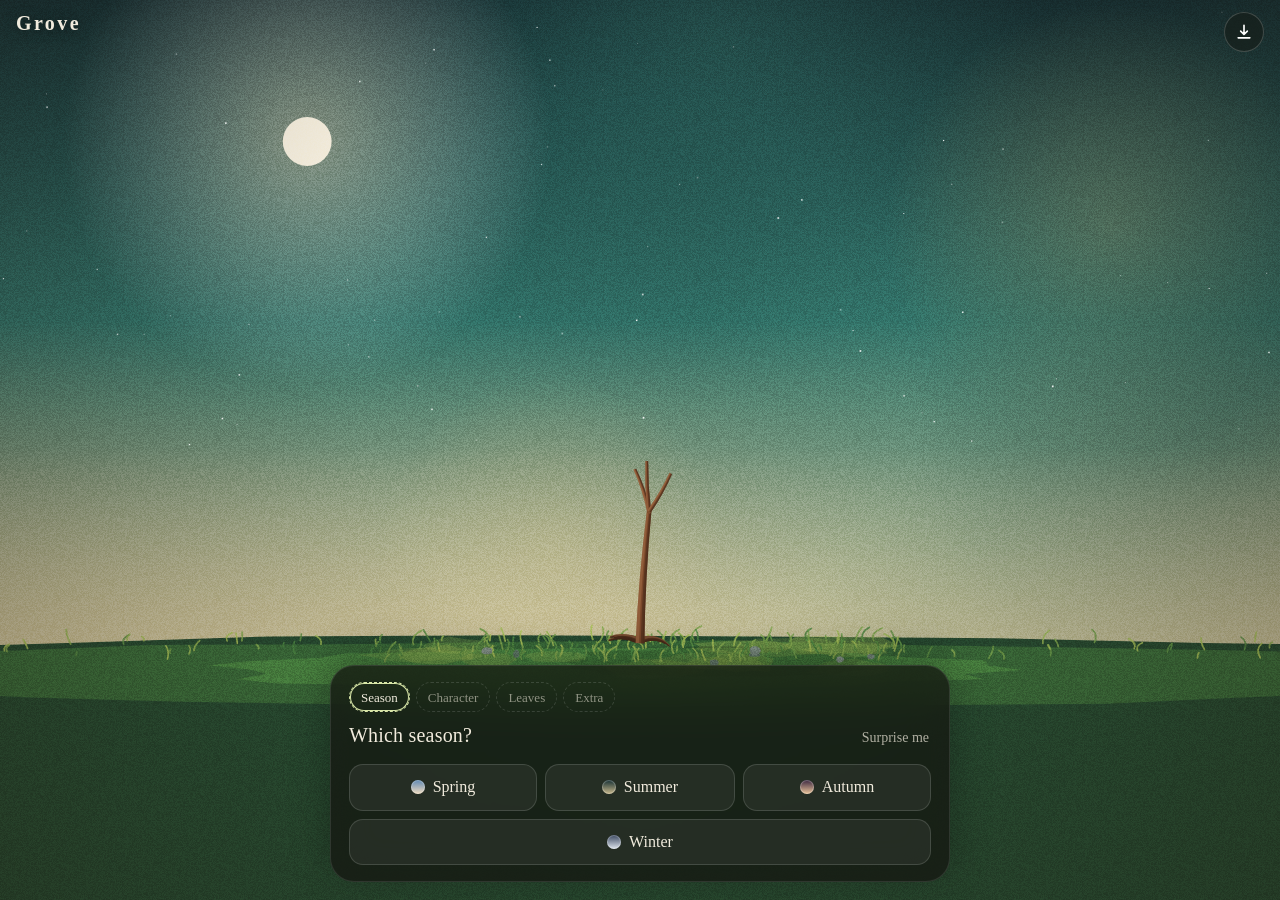
==== commit 405a1fab: "Staged growth with answer pills Reorder the questions so each answer unlocks the next phase of growt" ====
--- a/index.html
+++ b/index.html
@@ -37,12 +37,17 @@
   }
   .step[hidden],.done[hidden]{display:none}
 
+  .pills{display:flex;gap:6px;flex-wrap:wrap;margin-bottom:12px}
+  .pill{display:inline-flex;align-items:center;gap:6px;height:30px;padding:0 11px;border-radius:999px;
+    border:1px dashed rgba(255,255,255,.25);background:transparent;color:inherit;opacity:.55;
+    font:inherit;font-size:13px;line-height:1;cursor:pointer;transition:background .2s,border-color .2s,opacity .2s,transform .2s}
+  .pill.set{border-style:solid;border-color:rgba(216,230,168,.45);background:rgba(216,230,168,.12);opacity:1}
+  .pill.open{border-color:#d8e6a8;box-shadow:0 0 0 1px #d8e6a8 inset;opacity:1}
+  .pill:active{transform:scale(.96)}
+  .pill canvas{width:15px;height:15px;flex:0 0 auto}
+  .pill .sw{width:11px;height:11px}
   .q{display:flex;align-items:baseline;justify-content:space-between;gap:12px;margin-bottom:12px}
   .q h2{margin:0;font-size:20px;font-weight:500;letter-spacing:.01em}
-  .dots{display:flex;gap:6px}
-  .dots i{width:6px;height:6px;border-radius:50%;background:rgba(255,255,255,.22)}
-  .dots i.on{background:#d8e6a8}
-  .dots i.did{background:rgba(216,230,168,.5)}
 
   .choices{display:flex;flex-wrap:wrap;gap:8px}
   .chip{flex:1 1 auto;min-width:calc(33.33% - 6px);display:flex;align-items:center;justify-content:center;gap:8px;
@@ -56,16 +61,14 @@
   .chip small{font-size:12px;opacity:.65;display:block}
   .chip .lbl{text-align:left;line-height:1.15}
 
-  .nav{display:flex;justify-content:space-between;margin-top:12px}
-  .link{background:none;border:0;color:inherit;opacity:.7;font:inherit;font-size:14px;padding:6px 2px;cursor:pointer}
+  .link{background:none;border:0;color:inherit;opacity:.7;font:inherit;font-size:14px;padding:6px 2px;cursor:pointer;white-space:nowrap}
   .link:hover{opacity:1}
-  .link[disabled]{opacity:.25;cursor:default}
 
   .done{display:flex;gap:10px}
   .btn{flex:1;height:50px;border-radius:16px;border:1px solid rgba(255,255,255,.14);background:rgba(255,255,255,.07);
     color:inherit;font:inherit;font-size:16px;cursor:pointer;display:flex;align-items:center;justify-content:center;gap:8px}
   .btn:active{transform:scale(.97)}
-  .btn.primary{flex:1.4;background:linear-gradient(135deg,#d8e6a8,#8fb56a);color:#1b2414;border-color:transparent}
+  .btn.primary{flex:1.6;background:linear-gradient(135deg,#d8e6a8,#8fb56a);color:#1b2414;border-color:transparent}
   .btn svg{width:18px;height:18px;fill:none;stroke:currentColor;stroke-width:2.2;stroke-linecap:round;stroke-linejoin:round}
 </style>
 </head>
@@ -80,20 +83,17 @@
 </header>
 
 <section class="panel" id="panel" aria-live="polite">
+  <div class="pills" id="pills"></div>
   <div class="step" id="step">
-    <div class="q"><h2 id="question"></h2><div class="dots" id="dots"></div></div>
+    <div class="q"><h2 id="question"></h2><button class="link surprise">Surprise me</button></div>
     <div class="choices" id="choices"></div>
-    <div class="nav">
-      <button class="link" id="back">‹ Back</button>
-      <button class="link" id="surprise">Surprise me</button>
-    </div>
   </div>
   <div class="done" id="done" hidden>
-    <button class="btn" id="change">
-      <svg viewBox="0 0 24 24"><path d="M4 12a8 8 0 0 1 13.6-5.7M20 12a8 8 0 0 1-13.6 5.7M17 3v4h-4M7 21v-4h4"/></svg>Change
-    </button>
     <button class="btn primary" id="regrow">
       <svg viewBox="0 0 24 24"><path d="M12 21v-9m0 0c-3 0-6-2-6-6 4 0 6 2 6 6Zm0 0c3 0 6-2 6-6-4 0-6 2-6 6Z"/></svg>Grow another
+    </button>
+    <button class="btn surprise">
+      <svg viewBox="0 0 24 24"><path d="M4 4h16v16H4zM8.5 8.5h.01M15.5 8.5h.01M12 12h.01M8.5 15.5h.01M15.5 15.5h.01"/></svg>Surprise
     </button>
   </div>
 </section>
@@ -132,16 +132,21 @@
 const CHARACTER = {
   sapling: { dens: 0, trunk: .022, size: .72, label: 'Sapling', sub: 'slender, young' },
   grown:   { dens: 1, trunk: .036, size: .9,  label: 'Grown',   sub: 'full crown' },
-  ancient: { dens: 2, trunk: .062, size: 1,   label: 'Ancient', sub: 'thick, sprawling' },
+  ancient: { dens: 2, trunk: .062, size: .95, label: 'Ancient', sub: 'thick, sprawling' },
 };
 
+/* each answer unlocks the next phase of growth: cap = how far the growth clock may run,
+   rewind = where the clock jumps back to when that answer is changed, so only its phase replays */
 const STEPS = [
-  { key: 'leaf', q: 'What kind of leaves?', choices: ['round', 'oval', 'maple', 'needle', 'heart', 'willow'] },
-  { key: 'season', q: 'Which season?', choices: ['spring', 'summer', 'autumn', 'winter'] },
-  { key: 'character', q: 'What character?', choices: ['sapling', 'grown', 'ancient'] },
-  { key: 'extra', q: 'Anything extra?', choices: ['none', 'blossom', 'fruit'] },
+  { key: 'season',    name: 'Season',    q: 'Which season?',          choices: ['spring', 'summer', 'autumn', 'winter'],                 cap: .62, rewind: .08 },
+  { key: 'character', name: 'Character', q: 'What character?',        choices: ['sapling', 'grown', 'ancient'],                          cap: 1,   rewind: .35 },
+  { key: 'leaf',      name: 'Leaves',    q: 'What kind of leaves?',   choices: ['round', 'oval', 'maple', 'needle', 'heart', 'willow'],  cap: 1.72, rewind: 1 },
+  { key: 'extra',     name: 'Extra',     q: 'Anything extra?',        choices: ['none', 'blossom', 'fruit'],                             cap: 9,   rewind: 1.7 },
 ];
+const SEEDLING_CAP = .42;
 const choice = { leaf: 'oval', season: 'summer', character: 'grown', extra: 'none' };
+const answered = { season: false, character: false, leaf: false, extra: false };
+function growthCap() { let c = SEEDLING_CAP; for (const st of STEPS) { if (!answered[st.key]) break; c = st.cap; } return c; }
 
 /* ================= shapes (unit coords, anchored at origin, pointing up) ================= */
 const PATH = {};
@@ -266,7 +271,7 @@
   const R0 = U * .08;
   const T = { s, branches, roots, clusters: [], flowers: [], fruits: [], maxDepth, U, trunkW, season, willow, needle,
     leafPath: PATH[s.leaf], leafSize, ramp: leafRamp, R0, sprites: null, windAmp: s.wind * (reduceMotion ? .3 : 1),
-    gust: 0, wf: .3, t0: performance.now(), shadowCol: rgba(mixc(hex(season.sky[0]), [0, 0, 0], .5)) };
+    gust: 0, wf: .3, t: 0, shadowCol: rgba(mixc(hex(season.sky[0]), [0, 0, 0], .5)) };
 
   if (leafRamp) {
     T.sprites = [0, 1, 2].map(tier => Array.from({ length: 6 }, () => makeSprite(T, tier, rng)));
@@ -281,7 +286,7 @@
       const R = U * rnd(.06, .1) * [.85, 1, 1.15][dens];
       T.clusters.push({ b, t: useTip ? rnd(.85, 1) : rnd(.5, 1), z, tier, R, scale: R / R0 * (1 + z * .1),
         sprite: T.sprites[tier][(rng() * 6) | 0], rot: rnd(-.22, .22), phase: rng() * 6.28,
-        appear: b.start + b.dur * .85 + rnd(0, .12) });
+        appear: 1 + .6 * (b.start + b.dur * .85) + rnd(0, .06) });   // foliage phase: t in [1, 1.7]
     }
     T.clusters.sort((a, b) => a.z - b.z);
   }
@@ -294,14 +299,14 @@
     const cnt = Math.round([26, 48, 80][dens] * (s.season === 'autumn' ? .55 : 1) * s.size);
     for (let i = 0; i < cnt && hosts; i++) {
       const c = hosts[(rng() * hosts.length) | 0], a = rng() * 6.28, r = Math.sqrt(rng()) * c.R * .85;
-      T.flowers.push({ c, ox: Math.cos(a) * r, oy: Math.sin(a) * r * .8, size: U * .014 * rnd(.8, 1.2), phase: rng() * 6.28, appear: c.appear + rnd(.15, .6), rot: rng() * 6.28 });
+      T.flowers.push({ c, ox: Math.cos(a) * r, oy: Math.sin(a) * r * .8, size: U * .014 * rnd(.8, 1.2), phase: rng() * 6.28, appear: 1.72 + rnd(0, .45), rot: rng() * 6.28 });
     }
   }
   if (s.fruit !== 'none') {
     const cnt = Math.round([7, 12, 18][dens] * s.size);
     for (let i = 0; i < cnt; i++) {
-      if (hosts) { const c = hosts[(rng() * hosts.length) | 0]; T.fruits.push({ c, ox: rnd(-.75, .75) * c.R, oy: rnd(.25, .8) * c.R, size: U * .019 * FRUIT[s.fruit][1] * rnd(.85, 1.15), phase: rng() * 6.28, appear: c.appear + rnd(.4, .9) }); }
-      else { const b = outerB[(rng() * outerB.length) | 0]; T.fruits.push({ b, t: rnd(.3, 1), ox: 0, oy: 0, size: U * .019 * FRUIT[s.fruit][1] * rnd(.85, 1.15), phase: rng() * 6.28, appear: rnd(1.2, 1.8) }); }
+      if (hosts) { const c = hosts[(rng() * hosts.length) | 0]; T.fruits.push({ c, ox: rnd(-.75, .75) * c.R, oy: rnd(.25, .8) * c.R, size: U * .019 * FRUIT[s.fruit][1] * rnd(.85, 1.15), phase: rng() * 6.28, appear: 1.8 + rnd(0, .6) }); }
+      else { const b = outerB[(rng() * outerB.length) | 0]; T.fruits.push({ b, t: rnd(.3, 1), ox: 0, oy: 0, size: U * .019 * FRUIT[s.fruit][1] * rnd(.85, 1.15), phase: rng() * 6.28, appear: 1.8 + rnd(0, .6) }); }
     }
   }
 
@@ -441,7 +446,7 @@
 }
 
 function drawRays(t, time) {
-  const T = tree, k = clamp((t - .45) / .9, 0, 1); if (k <= 0) return;
+  const T = tree, k = clamp((t - 1) / .7, 0, 1); if (k <= 0) return;
   const [sx, sy] = T.sun, len = H * 1.7, col = T.season.ray;
   for (const r of T.rays) {
     const a = r.angle + Math.sin(time * .12 + r.phase) * .02, alpha = k * r.alpha * (.7 + .3 * Math.sin(time * .45 + r.phase));
@@ -555,7 +560,7 @@
 }
 
 function drawCanopyShadow(t) {
-  const T = tree, k = clamp((t - .45) / .7, 0, 1); if (k <= 0) return;
+  const T = tree, k = clamp((t - 1) / .6, 0, 1); if (k <= 0) return;
   ctx.fillStyle = 'rgba(10,20,15,.22)'; ctx.beginPath();
   ctx.ellipse(W / 2 + T.U * .1, groundY + T.U * .012, T.U * .45 * k, T.U * .03 * k, 0, 0, Math.PI * 2); ctx.fill();
 }
@@ -584,8 +589,8 @@
   const T = tree, s = T.s, U = T.U, gust = T.gust, wind = T.windAmp;
   let rate = 0, kind = null;
   if (s.season === 'winter') { rate = 9 + wind * 5; kind = 'snow'; }
-  else if (t > 1.1 && s.season === 'autumn' && T.clusters.length) { rate = 1.3 + wind * 1.6; kind = 'leaf'; }
-  else if (t > 1.5 && T.flowers.length) { rate = .8 + wind; kind = 'petal'; }
+  else if (t > 1.75 && s.season === 'autumn' && T.clusters.length) { rate = 1.3 + wind * 1.6; kind = 'leaf'; }
+  else if (t > 2.3 && T.flowers.length) { rate = .8 + wind; kind = 'petal'; }
   spawnAcc = rate ? spawnAcc + rate * dt : 0;
   while (spawnAcc >= 1 && particles.length < 240) { spawnAcc -= 1; spawn(kind, t); }
   if (t > .3 && Math.random() < dt * (s.season === 'summer' ? .9 : .5)) spawn('mote', t);
@@ -632,8 +637,8 @@
   requestAnimationFrame(frame);
   if (!tree) return;
   const dt = Math.min(.05, (now - lastNow) / 1000) || 0; lastNow = now;
-  const t = (now - tree.t0) / GROW_MS, time = now / 1000;
-  tree.t = t;
+  tree.t = Math.min(tree.t + dt * 1000 / GROW_MS, growthCap());
+  const t = tree.t, time = now / 1000;
   updateTree(t, time);
   ctx.drawImage(tree.bg, 0, 0, W, H);
   drawStars(time);
@@ -657,23 +662,53 @@
   canvas.style.width = W + 'px'; canvas.style.height = H + 'px';
   resetT();
   groundY = Math.max(H * .45, panel.getBoundingClientRect().top - 22);
-  if (tree) { const t0 = tree.t0; tree = buildTree(seed, tree.s); tree.t0 = t0; }
+  if (tree) { const t = tree.t; tree = buildTree(seed, tree.s); tree.t = t; }
 }
 addEventListener('resize', layout);
 new ResizeObserver(layout).observe(panel);
 
-function grow(newSeed = true) {
+function grow(newSeed = true, keepT = false) {
   if (newSeed) seed = (Math.random() * 2147483647) | 0;
+  const t = tree ? tree.t : 0;
   tree = buildTree(seed, deriveSettings(mulberry32(seed ^ 0x5bd1e995)));
+  if (keepT) tree.t = t;
   particles.length = 0; spawnAcc = 0;
 }
 
 /* ================= step-by-step UI ================= */
 const stepEl = document.getElementById('step'), doneEl = document.getElementById('done');
-const qEl = document.getElementById('question'), dotsEl = document.getElementById('dots'), choicesEl = document.getElementById('choices');
-const backBtn = document.getElementById('back');
-let step = 0;
+const qEl = document.getElementById('question'), pillsEl = document.getElementById('pills'), choicesEl = document.getElementById('choices');
+let open = 0;                                   // index of the open question, or -1 when all answered
 const cap = s => s[0].toUpperCase() + s.slice(1);
+const labelFor = st => st.key === 'character' ? CHARACTER[choice.character].label : cap(choice[st.key]);
+
+function seasonSwatch(val) {
+  const sw = document.createElement('span'); sw.className = 'sw';
+  sw.style.background = `linear-gradient(${SEASONS[val].sky[0]},${SEASONS[val].sky[2]})`; return sw;
+}
+function renderPills() {
+  pillsEl.innerHTML = '';
+  STEPS.forEach((st, i) => {
+    const p = document.createElement('button'); p.type = 'button';
+    p.className = 'pill' + (answered[st.key] ? ' set' : '') + (open === i ? ' open' : '');
+    if (answered[st.key]) {
+      if (st.key === 'leaf') p.appendChild(leafIcon(choice.leaf, '#d8e6a8'));
+      if (st.key === 'season') p.appendChild(seasonSwatch(choice.season));
+      p.appendChild(document.createTextNode(labelFor(st)));
+    } else p.textContent = st.name;
+    p.setAttribute('aria-label', `${st.name}: ${answered[st.key] ? labelFor(st) : 'not chosen'}`);
+    p.addEventListener('click', () => openStep(i));
+    pillsEl.appendChild(p);
+  });
+}
+function openStep(i) { open = i; render(); }
+function choose(st, val) {
+  const changed = !answered[st.key] || choice[st.key] !== val;
+  choice[st.key] = val; answered[st.key] = true;
+  if (changed) { grow(false, true); tree.t = Math.min(tree.t, st.rewind); }
+  const next = STEPS.findIndex(s => !answered[s.key]);
+  open = next; render();
+}
 
 function leafIcon(type, color) {
   const cv = document.createElement('canvas'); cv.width = cv.height = 40;
@@ -683,34 +718,32 @@
   if (type === 'needle') c.stroke(PATH.needle); else c.fill(PATH[type]);
   return cv;
 }
-function renderStep() {
+function render() {
+  renderPills();
+  if (open < 0) { stepEl.hidden = true; doneEl.hidden = false; return; }
   stepEl.hidden = false; doneEl.hidden = true;
-  const st = STEPS[step];
+  const st = STEPS[open];
   qEl.textContent = st.q;
-  dotsEl.innerHTML = STEPS.map((_, i) => `<i class="${i === step ? 'on' : i < step ? 'did' : ''}"></i>`).join('');
   choicesEl.innerHTML = '';
   for (const val of st.choices) {
+    const on = answered[st.key] && choice[st.key] === val;
     const b = document.createElement('button'); b.className = 'chip'; b.type = 'button';
-    b.setAttribute('aria-pressed', String(choice[st.key] === val));
-    if (st.key === 'leaf') b.appendChild(leafIcon(val, choice[st.key] === val ? '#1b2414' : '#d8e6a8'));
-    if (st.key === 'season') { const sw = document.createElement('span'); sw.className = 'sw'; sw.style.background = `linear-gradient(${SEASONS[val].sky[0]},${SEASONS[val].sky[2]})`; b.appendChild(sw); }
+    b.setAttribute('aria-pressed', String(on));
+    if (st.key === 'leaf') b.appendChild(leafIcon(val, on ? '#1b2414' : '#d8e6a8'));
+    if (st.key === 'season') b.appendChild(seasonSwatch(val));
     const lbl = document.createElement('span'); lbl.className = 'lbl';
     if (st.key === 'character') lbl.innerHTML = `${CHARACTER[val].label}<small>${CHARACTER[val].sub}</small>`;
     else lbl.textContent = cap(val);
     b.appendChild(lbl);
-    b.addEventListener('click', () => { choice[st.key] = val; step++; step >= STEPS.length ? finish() : renderStep(); });
+    b.addEventListener('click', () => choose(st, val));
     choicesEl.appendChild(b);
   }
-  backBtn.disabled = step === 0;
-}
-function finish() { step = STEPS.length; stepEl.hidden = true; doneEl.hidden = false; grow(); }
-
-backBtn.addEventListener('click', () => { if (step > 0) { step--; renderStep(); } });
-document.getElementById('surprise').addEventListener('click', () => {
-  for (const st of STEPS) choice[st.key] = st.choices[(Math.random() * st.choices.length) | 0];
-  finish();
+}
+
+for (const el of document.querySelectorAll('.surprise')) el.addEventListener('click', () => {
+  for (const st of STEPS) { choice[st.key] = st.choices[(Math.random() * st.choices.length) | 0]; answered[st.key] = true; }
+  open = -1; grow(); render();
 });
-document.getElementById('change').addEventListener('click', () => { step = 0; renderStep(); });
 document.getElementById('regrow').addEventListener('click', () => grow());
 canvas.addEventListener('pointerdown', () => grow());
 addEventListener('keydown', e => { if (e.code === 'Space' || e.key === 'Enter') { e.preventDefault(); grow(); } });
@@ -725,7 +758,7 @@
   }, 'image/png');
 });
 
-renderStep();
+render();
 layout();
 grow();
 })();
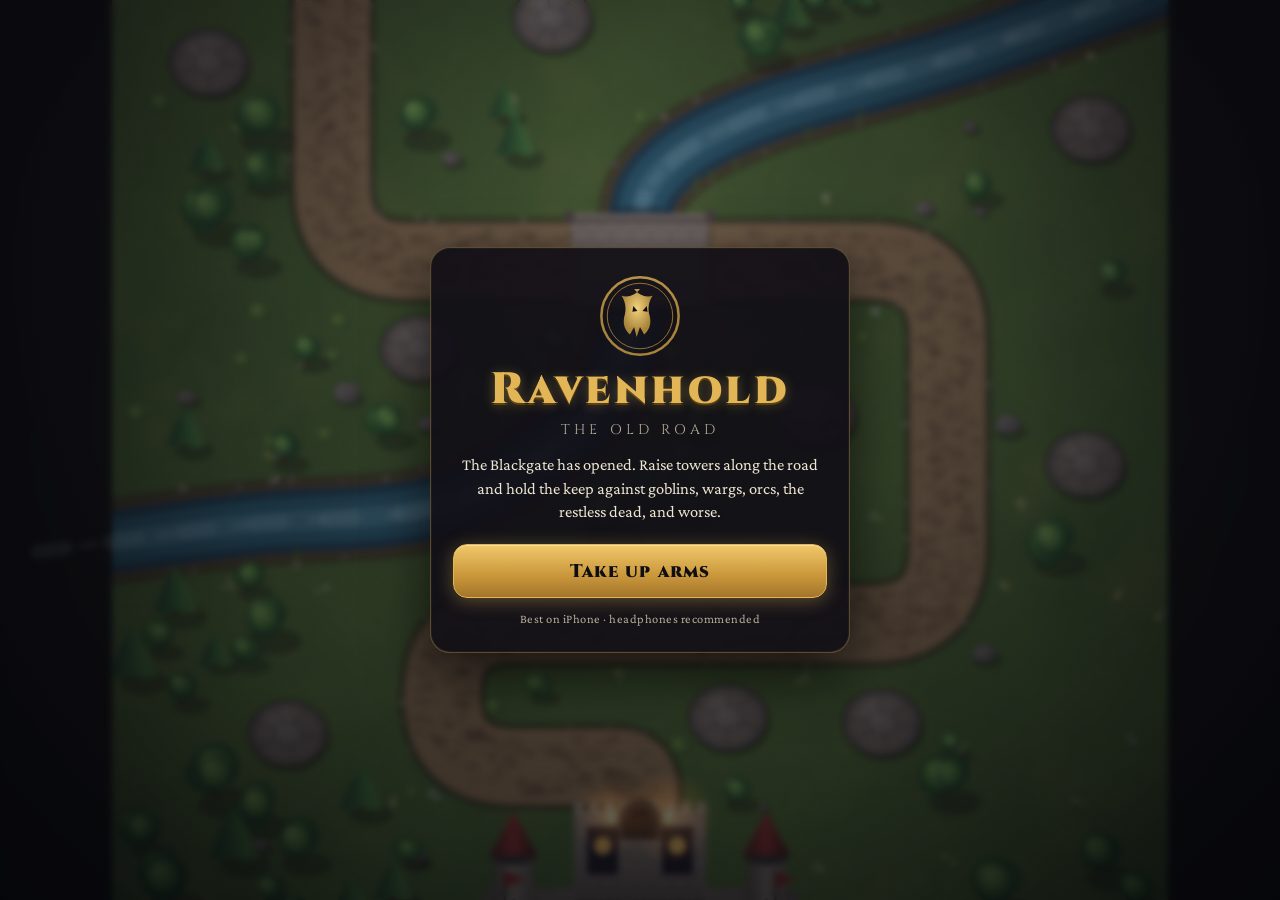
==== commit b029b890: "Add Ravenhold: medieval tower defense web app for iPhone Single-level classic tower defense (15 wave" ====
--- a/index.html
+++ b/index.html
@@ -2,766 +2,129 @@
 <html lang="en">
 <head>
 <meta charset="utf-8">
-<meta name="viewport" content="width=device-width, initial-scale=1, viewport-fit=cover">
-<meta name="theme-color" content="#1a1a14">
+<meta name="viewport" content="width=device-width, initial-scale=1, maximum-scale=1, user-scalable=no, viewport-fit=cover">
 <meta name="apple-mobile-web-app-capable" content="yes">
+<meta name="mobile-web-app-capable" content="yes">
 <meta name="apple-mobile-web-app-status-bar-style" content="black-translucent">
-<meta name="description" content="Grove — answer four quick questions and watch a unique, painterly tree grow. A tiny meditative toy.">
-<title>Grove — grow a tree</title>
-<link rel="icon" href="data:image/svg+xml,%3Csvg xmlns='http://www.w3.org/2000/svg' viewBox='0 0 64 64'%3E%3Crect width='64' height='64' rx='14' fill='%2314231c'/%3E%3Cpath d='M32 58V34' stroke='%236b4a2c' stroke-width='6' stroke-linecap='round'/%3E%3Ccircle cx='32' cy='26' r='16' fill='%237fc47f'/%3E%3Ccircle cx='20' cy='32' r='10' fill='%2364ad68'/%3E%3Ccircle cx='44' cy='32' r='10' fill='%2364ad68'/%3E%3C/svg%3E">
-<style>
-  *{box-sizing:border-box;-webkit-tap-highlight-color:transparent}
-  html,body{margin:0;height:100%;overflow:hidden;background:#1a1a14;color:#f1ebdd;
-    font-family:Georgia,"Iowan Old Style","Palatino Linotype","Book Antiqua",serif;
-    touch-action:manipulation;user-select:none;-webkit-user-select:none}
-  #c{position:fixed;inset:0;display:block}
-
-  .top{position:fixed;top:0;left:0;right:0;z-index:2;pointer-events:none;
-    padding:calc(env(safe-area-inset-top) + 12px) 16px 8px;
-    display:flex;justify-content:space-between;align-items:flex-start}
-  .top h1{margin:0;font-size:20px;font-weight:600;letter-spacing:.12em;text-shadow:0 1px 12px rgba(0,0,0,.5)}
-  .icon-btn{pointer-events:auto;width:40px;height:40px;border-radius:50%;border:1px solid rgba(255,255,255,.18);
-    background:rgba(20,20,14,.42);backdrop-filter:blur(12px);-webkit-backdrop-filter:blur(12px);
-    color:#fff;display:grid;place-items:center;cursor:pointer;padding:0}
-  .icon-btn:active{transform:scale(.94)}
-  .icon-btn svg{width:20px;height:20px;fill:none;stroke:currentColor;stroke-width:2;stroke-linecap:round;stroke-linejoin:round}
-
-  .panel{position:fixed;left:0;right:0;bottom:0;z-index:3;
-    background:rgba(22,24,18,.78);backdrop-filter:blur(20px) saturate(130%);-webkit-backdrop-filter:blur(20px) saturate(130%);
-    border-radius:24px 24px 0 0;border-top:1px solid rgba(255,255,255,.1);
-    padding:16px 18px calc(env(safe-area-inset-bottom) + 16px);
-    box-shadow:0 -10px 40px rgba(0,0,0,.3)}
-  @media (min-width:700px){
-    .panel{left:50%;right:auto;transform:translateX(-50%);width:min(620px,calc(100% - 32px));border-radius:24px;bottom:18px;
-      border:1px solid rgba(255,255,255,.1);padding-bottom:16px}
-  }
-  .step[hidden],.done[hidden]{display:none}
-
-  .pills{display:flex;gap:6px;flex-wrap:wrap;margin-bottom:12px}
-  .pill{display:inline-flex;align-items:center;gap:6px;height:30px;padding:0 11px;border-radius:999px;
-    border:1px dashed rgba(255,255,255,.25);background:transparent;color:inherit;opacity:.55;
-    font:inherit;font-size:13px;line-height:1;cursor:pointer;transition:background .2s,border-color .2s,opacity .2s,transform .2s}
-  .pill.set{border-style:solid;border-color:rgba(216,230,168,.45);background:rgba(216,230,168,.12);opacity:1}
-  .pill.open{border-color:#d8e6a8;box-shadow:0 0 0 1px #d8e6a8 inset;opacity:1}
-  .pill:active{transform:scale(.96)}
-  .pill canvas{width:15px;height:15px;flex:0 0 auto}
-  .pill .sw{width:11px;height:11px}
-  .q{display:flex;align-items:baseline;justify-content:space-between;gap:12px;margin-bottom:12px}
-  .q h2{margin:0;font-size:20px;font-weight:500;letter-spacing:.01em}
-
-  .choices{display:flex;flex-wrap:wrap;gap:8px}
-  .chip{flex:1 1 auto;min-width:calc(33.33% - 6px);display:flex;align-items:center;justify-content:center;gap:8px;
-    border:1px solid rgba(255,255,255,.14);background:rgba(255,255,255,.06);color:inherit;
-    border-radius:14px;padding:13px 10px;font:inherit;font-size:16px;line-height:1;cursor:pointer;
-    transition:background .15s,border-color .15s,color .15s,transform .1s}
-  .chip:active{transform:scale(.97)}
-  .chip[aria-pressed="true"]{background:#d8e6a8;color:#1b2414;border-color:#d8e6a8}
-  .chip canvas{width:20px;height:20px;flex:0 0 auto}
-  .chip .sw{width:14px;height:14px;border-radius:50%;flex:0 0 auto;box-shadow:inset 0 0 0 1px rgba(255,255,255,.25)}
-  .chip small{font-size:12px;opacity:.65;display:block}
-  .chip .lbl{text-align:left;line-height:1.15}
-
-  .link{background:none;border:0;color:inherit;opacity:.7;font:inherit;font-size:14px;padding:6px 2px;cursor:pointer;white-space:nowrap}
-  .link:hover{opacity:1}
-
-  .done{display:flex;gap:10px}
-  .btn{flex:1;height:50px;border-radius:16px;border:1px solid rgba(255,255,255,.14);background:rgba(255,255,255,.07);
-    color:inherit;font:inherit;font-size:16px;cursor:pointer;display:flex;align-items:center;justify-content:center;gap:8px}
-  .btn:active{transform:scale(.97)}
-  .btn.primary{flex:1.6;background:linear-gradient(135deg,#d8e6a8,#8fb56a);color:#1b2414;border-color:transparent}
-  .btn svg{width:18px;height:18px;fill:none;stroke:currentColor;stroke-width:2.2;stroke-linecap:round;stroke-linejoin:round}
-</style>
+<meta name="apple-mobile-web-app-title" content="Ravenhold">
+<meta name="theme-color" content="#0d0f14">
+<meta name="description" content="Ravenhold — a classic medieval tower defense. Build towers, cast two spells, hold the road.">
+<title>Ravenhold — Tower Defense</title>
+<link rel="manifest" href="manifest.webmanifest">
+<link rel="apple-touch-icon" href="icons/icon-180.png">
+<link rel="icon" href="icons/icon-192.png">
+<link rel="preconnect" href="https://fonts.googleapis.com">
+<link rel="preconnect" href="https://fonts.gstatic.com" crossorigin>
+<link href="https://fonts.googleapis.com/css2?family=Cinzel:wght@500;700;900&family=Crimson+Pro:ital,wght@0,400;0,600;1,400&display=swap" rel="stylesheet">
+<link rel="stylesheet" href="css/style.css">
 </head>
 <body>
-<canvas id="c" aria-label="An animated tree growing"></canvas>
+<canvas id="game" aria-label="Ravenhold game canvas"></canvas>
 
-<header class="top">
-  <h1>Grove</h1>
-  <button class="icon-btn" id="save" title="Save image" aria-label="Save image">
-    <svg viewBox="0 0 24 24"><path d="M12 4v11m0 0-4-4m4 4 4-4M5 19h14"/></svg>
-  </button>
-</header>
+<!-- HUD -->
+<div id="hud" class="hidden">
+  <div class="hud-top">
+    <div class="stat gold"><span class="ico ico-gold"></span><span id="hud-gold">0</span></div>
+    <div class="stat lives"><span class="ico ico-heart"></span><span id="hud-lives">20</span></div>
+    <div class="stat wave"><span id="hud-wave">Wave 0 / 15</span></div>
+    <div class="hud-spacer"></div>
+    <button id="btn-speed" class="hud-btn" aria-label="Game speed">1×</button>
+    <button id="btn-sound" class="hud-btn" aria-label="Sound"><span class="ico ico-sound"></span></button>
+    <button id="btn-menu" class="hud-btn" aria-label="Menu"><span class="ico ico-menu"></span></button>
+  </div>
 
-<section class="panel" id="panel" aria-live="polite">
-  <div class="pills" id="pills"></div>
-  <div class="step" id="step">
-    <div class="q"><h2 id="question"></h2><button class="link surprise">Surprise me</button></div>
-    <div class="choices" id="choices"></div>
+  <div class="hud-bottom">
+    <button id="btn-fire" class="spell" data-spell="fire" aria-label="Dragon's Breath">
+      <span class="spell-ico spell-fire"></span>
+      <span class="spell-name">Dragon's Breath</span>
+      <span class="spell-cd"></span>
+    </button>
+    <button id="btn-frost" class="spell" data-spell="frost" aria-label="Winter's Grasp">
+      <span class="spell-ico spell-frost"></span>
+      <span class="spell-name">Winter's Grasp</span>
+      <span class="spell-cd"></span>
+    </button>
+    <button id="btn-wave" class="wave-btn"><span class="wave-label">Sound the horn</span><span class="wave-sub">Wave 1 · Scouts</span></button>
   </div>
-  <div class="done" id="done" hidden>
-    <button class="btn primary" id="regrow">
-      <svg viewBox="0 0 24 24"><path d="M12 21v-9m0 0c-3 0-6-2-6-6 4 0 6 2 6 6Zm0 0c3 0 6-2 6-6-4 0-6 2-6 6Z"/></svg>Grow another
-    </button>
-    <button class="btn surprise">
-      <svg viewBox="0 0 24 24"><path d="M4 4h16v16H4zM8.5 8.5h.01M15.5 8.5h.01M12 12h.01M8.5 15.5h.01M15.5 15.5h.01"/></svg>Surprise
-    </button>
+
+  <div id="cast-hint" class="cast-hint hidden">Tap the road to unleash <b>Dragon's Breath</b> <button id="btn-cancel-cast">Cancel</button></div>
+</div>
+
+<!-- Build menu -->
+<div id="build-sheet" class="sheet hidden">
+  <div class="sheet-title">Raise a tower</div>
+  <div class="tower-cards" id="tower-cards"></div>
+</div>
+
+<!-- Tower panel -->
+<div id="tower-sheet" class="sheet hidden">
+  <div class="tower-head">
+    <canvas id="tower-portrait" width="96" height="96"></canvas>
+    <div class="tower-info">
+      <div class="sheet-title" id="tower-name">Archer Tower</div>
+      <div class="tower-level" id="tower-level">Level 1</div>
+      <div class="tower-stats" id="tower-stats"></div>
+    </div>
   </div>
-</section>
+  <div class="tower-actions">
+    <button id="btn-upgrade" class="act-btn primary"><span class="act-label">Upgrade</span><span class="act-cost"><span class="ico ico-gold small"></span><span id="upgrade-cost">70</span></span></button>
+    <button id="btn-sell" class="act-btn"><span class="act-label">Sell</span><span class="act-cost"><span class="ico ico-gold small"></span><span id="sell-value">49</span></span></button>
+  </div>
+</div>
 
-<script>
-(() => {
-'use strict';
+<!-- Title -->
+<div id="title" class="overlay">
+  <div class="title-card">
+    <div class="title-sigil"></div>
+    <h1>Ravenhold</h1>
+    <div class="title-sub">The Old Road</div>
+    <p class="title-text">The Blackgate has opened. Raise towers along the road and hold the keep against goblins, wargs, orcs, the restless dead, and worse.</p>
+    <button id="btn-start" class="big-btn">Take up arms</button>
+    <div class="title-foot">Best on iPhone · headphones recommended</div>
+  </div>
+</div>
 
-/* ================= palette & options ================= */
-const hex = h => [parseInt(h.slice(1, 3), 16), parseInt(h.slice(3, 5), 16), parseInt(h.slice(5, 7), 16)];
-const rgba = (c, a = 1) => `rgba(${c[0] | 0},${c[1] | 0},${c[2] | 0},${a})`;
-const mixc = (a, b, f) => [a[0] + (b[0] - a[0]) * f, a[1] + (b[1] - a[1]) * f, a[2] + (b[2] - a[2]) * f];
-const tint = (c, t) => [c[0] * t[0], c[1] * t[1], c[2] * t[2]];
-const clamp = (v, a, b) => v < a ? a : v > b ? b : v;
-function ramp(stops, k) { k = clamp(k, 0, 1) * (stops.length - 1); const i = Math.min(stops.length - 2, k | 0); return mixc(stops[i], stops[i + 1], k - i); }
-const H3 = a => a.map(hex);
+<!-- Pause / menu -->
+<div id="menu" class="overlay hidden">
+  <div class="panel">
+    <h2>Ravenhold</h2>
+    <div class="menu-row"><button id="btn-resume" class="big-btn">Return to battle</button></div>
+    <div class="menu-row toggles">
+      <button id="tg-music" class="toggle">Music <b>On</b></button>
+      <button id="tg-sfx" class="toggle">Sounds <b>On</b></button>
+    </div>
+    <div class="menu-row"><button id="btn-fit" class="small-btn">Show whole map</button></div>
+    <div class="menu-row"><button id="btn-restart" class="small-btn danger">Restart level</button></div>
+    <div class="menu-row"><button id="btn-credits" class="link-btn">Music &amp; sound credits</button></div>
+  </div>
+</div>
 
-const SEASONS = {
-  spring: { sky: ['#5f88b3', '#c3b6cc', '#f1dcc0'], wash: ['#f4c9a8', '#b9d3e8', '#f7e7b0'], hill: H3(['#4e7d3d', '#7fb35b', '#cfe07a']), mist: [239, 224, 200],
-            bark: H3(['#4a2c1c', '#8a5a38', '#c99a68']), ray: [255, 238, 200], glow: 'rgba(255,238,200,.7)', disc: '#fff6dc', mote: '#ffe9a0',
-            ramp: H3(['#2e6a3c', '#7dbd4f', '#eef58a']) },
-  summer: { sky: ['#152f33', '#2f6b62', '#c9b98c'], wash: ['#3f8a7a', '#d8c58a', '#1f4a45'], hill: H3(['#24462e', '#457d3e', '#a9c256']), mist: [201, 195, 154],
-            bark: H3(['#3d2416', '#7c4a2c', '#c08a5a']), ray: [255, 230, 170], glow: 'rgba(255,240,200,.45)', disc: '#fff8e6', mote: '#ffe27a', stars: true,
-            ramp: H3(['#143a33', '#3d8a4b', '#d7e35a']) },
-  autumn: { sky: ['#3a2740', '#8e5a48', '#ecc59a'], wash: ['#f0a070', '#7a4a5c', '#f7d9a0'], hill: H3(['#5c3f24', '#9a733c', '#d8b25a']), mist: [242, 211, 168],
-            bark: H3(['#3a1e14', '#74402a', '#b98058']), ray: [255, 215, 160], glow: 'rgba(255,205,150,.75)', disc: '#ffe6c4', mote: '#ffd27a',
-            ramp: H3(['#8a3a1a', '#d2701f', '#f6c945']) },
-  winter: { sky: ['#3b4860', '#8592a8', '#dfe6ee'], wash: ['#b6c6d9', '#f0f4f8', '#98a8bd'], hill: H3(['#aebbc9', '#e4ebf2', '#ffffff']), mist: [238, 242, 246],
-            bark: H3(['#2a2a33', '#4f4a52', '#8a8590']), ray: [230, 240, 255], glow: 'rgba(255,255,255,.6)', disc: '#ffffff', mote: '#dff0ff',
-            ramp: null },
-};
-const NEEDLE_RAMP = H3(['#0c2f28', '#27633f', '#9ccf6a']), NEEDLE_AUTUMN = H3(['#5a3a10', '#b9822a', '#f2d060']);
-const LEAF_SIZE = { round: 1, oval: 1.05, maple: 1.35, needle: 1.15, heart: 1.15, willow: 1.3 };
-const FLOWER = { pink: ['#f7a3c3', '#fde9f1'], white: ['#fbf6f0', '#f5d76e'], purple: ['#c39be6', '#ffe9a8'], yellow: ['#ffd35c', '#ff9f1c'] };
-const FRUIT = { apple: ['#d43d3d', 1], orange: ['#f2892a', 1.05], lemon: ['#f0d64a', .95], plum: ['#6b3f8f', .85] };
-const CHARACTER = {
-  sapling: { dens: 0, trunk: .022, size: .72, label: 'Sapling', sub: 'slender, young' },
-  grown:   { dens: 1, trunk: .036, size: .9,  label: 'Grown',   sub: 'full crown' },
-  ancient: { dens: 2, trunk: .062, size: .95, label: 'Ancient', sub: 'thick, sprawling' },
-};
+<!-- Credits -->
+<div id="credits" class="overlay hidden">
+  <div class="panel scroll">
+    <h2>Credits</h2>
+    <div id="credits-body" class="credits-body"></div>
+    <div class="menu-row"><button id="btn-credits-close" class="small-btn">Close</button></div>
+  </div>
+</div>
 
-/* each answer unlocks the next phase of growth: cap = how far the growth clock may run,
-   rewind = where the clock jumps back to when that answer is changed, so only its phase replays */
-const STEPS = [
-  { key: 'season',    name: 'Season',    q: 'Which season?',          choices: ['spring', 'summer', 'autumn', 'winter'],                 cap: .62, rewind: .08 },
-  { key: 'character', name: 'Character', q: 'What character?',        choices: ['sapling', 'grown', 'ancient'],                          cap: 1,   rewind: .35 },
-  { key: 'leaf',      name: 'Leaves',    q: 'What kind of leaves?',   choices: ['round', 'oval', 'maple', 'needle', 'heart', 'willow'],  cap: 1.72, rewind: 1 },
-  { key: 'extra',     name: 'Extra',     q: 'Anything extra?',        choices: ['none', 'blossom', 'fruit'],                             cap: 9,   rewind: 1.7 },
-];
-const SEEDLING_CAP = .42;
-const choice = { leaf: 'oval', season: 'summer', character: 'grown', extra: 'none' };
-const answered = { season: false, character: false, leaf: false, extra: false };
-function growthCap() { let c = SEEDLING_CAP; for (const st of STEPS) { if (!answered[st.key]) break; c = st.cap; } return c; }
+<!-- Victory / defeat -->
+<div id="end" class="overlay hidden">
+  <div class="panel">
+    <h2 id="end-title">Victory</h2>
+    <p id="end-text"></p>
+    <div class="menu-row"><button id="btn-end-restart" class="big-btn">Play again</button></div>
+  </div>
+</div>
 
-/* ================= shapes (unit coords, anchored at origin, pointing up) ================= */
-const PATH = {};
-{
-  let p = new Path2D(); p.ellipse(0, -.5, .42, .5, 0, 0, Math.PI * 2); PATH.round = p;
-  p = new Path2D(); p.moveTo(0, 0); p.bezierCurveTo(.55, -.25, .5, -.85, 0, -1.05); p.bezierCurveTo(-.5, -.85, -.55, -.25, 0, 0); PATH.oval = p;
-  p = new Path2D(); p.moveTo(0, 0);
-  for (let i = 0; i <= 10; i++) { const a = -Math.PI / 2 - 1.875 + i * .375, R = i % 2 ? .66 : .36; p.lineTo(R * Math.cos(a), -.55 + R * Math.sin(a)); }
-  p.closePath(); PATH.maple = p;
-  p = new Path2D(); for (let i = -2; i <= 2; i++) { p.moveTo(0, 0); p.lineTo(Math.sin(i * .24), -Math.cos(i * .24)); } PATH.needle = p;
-  p = new Path2D(); p.moveTo(0, 0); p.bezierCurveTo(-.95, -.55, -.7, -1.35, 0, -.9); p.bezierCurveTo(.7, -1.35, .95, -.55, 0, 0); PATH.heart = p;
-  p = new Path2D(); p.moveTo(0, 0); p.bezierCurveTo(.22, -.4, .2, -1.2, 0, -1.7); p.bezierCurveTo(-.2, -1.2, -.22, -.4, 0, 0); PATH.willow = p;
-  p = new Path2D(); for (let i = 0; i < 5; i++) { const a = i / 5 * Math.PI * 2, x = Math.cos(a) * .42, y = Math.sin(a) * .42; p.moveTo(x + .38, y); p.arc(x, y, .38, 0, Math.PI * 2); } PATH.petals = p;
-  p = new Path2D(); p.arc(0, 0, .2, 0, Math.PI * 2); PATH.center = p;
-  p = new Path2D(); p.arc(0, .75, .5, 0, Math.PI * 2); PATH.fruit = p;
-  p = new Path2D(); p.ellipse(0, .8, .42, .56, .25, 0, Math.PI * 2); PATH.lemon = p;
-  p = new Path2D(); p.arc(-.15, .58, .13, 0, Math.PI * 2); PATH.hilite = p;
-  p = new Path2D(); p.moveTo(0, 0); p.lineTo(0, .3); PATH.stem = p;
-  p = new Path2D(); p.ellipse(0, -.3, .3, .34, 0, 0, Math.PI * 2); PATH.petal = p;
-  p = new Path2D(); p.arc(0, 0, .5, 0, Math.PI * 2); PATH.dot = p;
-  p = new Path2D(); p.ellipse(0, 0, .5, .36, 0, 0, Math.PI * 2); PATH.blob = p;
-}
+<div id="banner" class="banner hidden"><div class="banner-main"></div><div class="banner-sub"></div></div>
+<div id="toast" class="toast hidden"></div>
 
-const backOut = k => { const c1 = 1.25, c3 = c1 + 1, x = k - 1; return 1 + c3 * x * x * x + c1 * x * x; };
-function mulberry32(a) { return function () { a |= 0; a = a + 0x6D2B79F5 | 0; let t = Math.imul(a ^ a >>> 15, 1 | a); t = t + Math.imul(t ^ t >>> 7, 61 | t) ^ t; return ((t ^ t >>> 14) >>> 0) / 4294967296; }; }
-const reduceMotion = matchMedia('(prefers-reduced-motion: reduce)').matches;
-const LIGHT = [-.55, -.75, .5];               // light from upper-left, slightly in front
-{ const l = Math.hypot(...LIGHT); LIGHT[0] /= l; LIGHT[1] /= l; LIGHT[2] /= l; }
-
-/* ================= state ================= */
-const canvas = document.getElementById('c');
-const ctx = canvas.getContext('2d');
-const panel = document.getElementById('panel');
-let W = 0, H = 0, DPR = 1, groundY = 0, tree = null, seed = 1;
-const GROW_MS = 4800;
-const particles = [];
-let spawnAcc = 0, lastNow = 0;
-
-const NOISE = (() => {
-  const n = document.createElement('canvas'); n.width = n.height = 160;
-  const c = n.getContext('2d'), img = c.createImageData(160, 160);
-  for (let i = 0; i < img.data.length; i += 4) { const v = 96 + Math.random() * 110 | 0; img.data[i] = img.data[i + 1] = img.data[i + 2] = v; img.data[i + 3] = 255; }
-  c.putImageData(img, 0, 0); return n;
-})();
-
-/* ================= settings derived from the four choices ================= */
-function deriveSettings(rng) {
-  const ch = CHARACTER[choice.character];
-  const s = { leaf: choice.leaf, season: choice.season, dens: ch.dens, trunk: ch.trunk, size: ch.size, flowers: 'none', fruit: 'none' };
-  const pick = a => a[(rng() * a.length) | 0];
-  if (choice.extra === 'blossom' && s.season !== 'winter') s.flowers = pick(s.season === 'autumn' ? ['yellow', 'white'] : ['pink', 'white', 'purple', 'pink']);
-  if (choice.extra === 'fruit') s.fruit = pick(s.season === 'winter' ? ['orange', 'apple'] : ['apple', 'orange', 'lemon', 'plum']);
-  s.wind = [.3, .55, .55, .85][(rng() * 4) | 0];
-  return s;
-}
-
-/* ================= tree generation ================= */
-function buildTree(seed, s) {
-  const rng = mulberry32(seed);
-  const rnd = (a, b) => a + rng() * (b - a);
-  const U = Math.min(W * 1.02, groundY * .76);
-  const trunkLen = U * .31 * s.size;
-  const trunkW = U * s.trunk * s.size;
-  const dens = s.dens, maxDepth = 7 + dens, budget = [320, 620, 1000][dens];
-  const willow = s.leaf === 'willow', needle = s.leaf === 'needle';
-  const season = SEASONS[s.season];
-  const branches = [];
-
-  function mk(parent, angle, len, width, depth, start) {
-    const col = mixc(season.bark[1], season.bark[2], depth / maxDepth * .45 + rnd(-.08, .08));
-    const b = {
-      parent, angle, len, width, depth, start, dur: .3 + .7 * len / trunkLen, taper: .7,
-      curve: depth === 0 ? rnd(-.1, .1) : rnd(-.16, .16), phase: rng() * Math.PI * 2, terminal: false,
-      color: rgba(col), bark: depth <= 1 ? [rnd(-.34, -.22), rnd(-.06, .06), rnd(.2, .34)] : null,
-      x: 0, y: 0, ex: 0, ey: 0, dx: 0, dy: -1, p: 0, ca: angle,
-    };
-    branches.push(b);
-    return b;
-  }
-  mk(null, rnd(-.08, .08), trunkLen, trunkW, 0, 0);
-  const minLen = U * .014;
-  for (let qi = 0; qi < branches.length; qi++) {
-    const b = branches[qi];
-    if (b.depth >= maxDepth || b.len < minLen || branches.length >= budget) { b.terminal = true; continue; }
-    let n;
-    if (b.depth === 0) n = rng() < .6 ? 2 : 3;
-    else { const r = rng(), p3 = [.12, .22, .32][dens]; n = r < p3 ? 3 : r < .88 ? 2 : 1; }
-    if (b.depth === 1 && n === 1) n = 2;
-    const spread = n === 1 ? 0 : rnd(.55, .95) + (b.depth === 0 ? .15 : 0);
-    const childStart = b.start + b.dur * rnd(.55, .8);
-    for (let i = 0; i < n; i++) {
-      const off = n === 1 ? rnd(-.25, .25) : -spread / 2 + spread * i / (n - 1) + rnd(-.12, .12);
-      let a = b.angle + off;
-      if (willow && b.depth >= 3) a += Math.sign(a || 1) * rnd(.15, .35);
-      else a -= a * .1 * (b.depth > 2 ? 1 : .5);
-      a = willow ? clamp(a, -2.7, 2.7) : clamp(a, -1.45, 1.45);
-      let lenMul = rnd(.66, .8) * (n === 3 ? .92 : 1) * (Math.abs(off) > .4 ? .9 : 1);
-      if (willow && b.depth >= 4) lenMul *= 1.12;
-      const wMul = n === 1 ? .82 : n === 2 ? .72 : .62;
-      mk(b, a, b.len * lenMul, Math.max(.7, b.width * wMul), b.depth + 1, childStart);
-    }
-  }
-  let maxEnd = 0;
-  for (const b of branches) maxEnd = Math.max(maxEnd, b.start + b.dur);
-  for (const b of branches) { b.start /= maxEnd; b.dur /= maxEnd; }
-
-  /* roots: short flared pseudo-branches spreading over the ground */
-  const roots = [];
-  const nRoots = 3 + (dens > 0 ? 1 : 0) + (rng() < .5 ? 1 : 0);
-  for (let i = 0; i < nRoots; i++) {
-    const side = i % 2 ? 1 : -1;
-    const a = side * rnd(1.35, 1.85);
-    roots.push({ angle: a, len: trunkW * rnd(1.3, 2.4), width: trunkW * rnd(.55, .8), taper: .38, depth: 0,
-      curve: -side * rnd(.18, .32), color: rgba(mixc(season.bark[0], season.bark[1], rnd(.3, .6))), bark: null,
-      offset: side * trunkW * rnd(.1, .35), start: .02 + rnd(0, .06), dur: .3, x: 0, y: 0, ex: 0, ey: 0, dx: 0, dy: 0, p: 0, ca: a, angle0: a });
-  }
-
-  /* foliage clusters */
-  let leafRamp = season.ramp;
-  if (leafRamp && needle) leafRamp = s.season === 'autumn' ? NEEDLE_AUTUMN : NEEDLE_RAMP;
-  const leafSize = U * .026 * LEAF_SIZE[s.leaf];
-  const R0 = U * .08;
-  const T = { s, branches, roots, clusters: [], flowers: [], fruits: [], maxDepth, U, trunkW, season, willow, needle,
-    leafPath: PATH[s.leaf], leafSize, ramp: leafRamp, R0, sprites: null, windAmp: s.wind * (reduceMotion ? .3 : 1),
-    gust: 0, wf: .3, t: 0, shadowCol: rgba(mixc(hex(season.sky[0]), [0, 0, 0], .5)) };
-
-  if (leafRamp) {
-    T.sprites = [0, 1, 2].map(tier => Array.from({ length: 6 }, () => makeSprite(T, tier, rng)));
-    const count = Math.round([45, 80, 120][dens] * (.75 + .45 * s.size));
-    const tips = branches.filter(b => b.terminal && b.depth >= 3);
-    for (let i = tips.length - 1; i > 0; i--) { const j = (rng() * (i + 1)) | 0; [tips[i], tips[j]] = [tips[j], tips[i]]; }
-    const outer = branches.filter(b => !b.terminal && b.depth >= maxDepth - 2);
-    for (let i = 0; i < count && tips.length; i++) {
-      const useTip = i < tips.length || outer.length === 0;
-      const b = useTip ? tips[i % tips.length] : outer[(rng() * outer.length) | 0];
-      const z = rnd(-1, 1), tier = z < -.33 ? 0 : z < .33 ? 1 : 2;
-      const R = U * rnd(.06, .1) * [.85, 1, 1.15][dens];
-      T.clusters.push({ b, t: useTip ? rnd(.85, 1) : rnd(.5, 1), z, tier, R, scale: R / R0 * (1 + z * .1),
-        sprite: T.sprites[tier][(rng() * 6) | 0], rot: rnd(-.22, .22), phase: rng() * 6.28,
-        appear: 1 + .6 * (b.start + b.dur * .85) + rnd(0, .06) });   // foliage phase: t in [1, 1.7]
-    }
-    T.clusters.sort((a, b) => a.z - b.z);
-  }
-
-  /* flowers & fruit sit on the front of clusters (or on twigs for a bare tree) */
-  const front = T.clusters.filter(c => c.z > -.3);
-  const hosts = front.length ? front : null;
-  const outerB = branches.filter(b => b.depth >= Math.max(2, maxDepth - 3));
-  if (s.flowers !== 'none') {
-    const cnt = Math.round([26, 48, 80][dens] * (s.season === 'autumn' ? .55 : 1) * s.size);
-    for (let i = 0; i < cnt && hosts; i++) {
-      const c = hosts[(rng() * hosts.length) | 0], a = rng() * 6.28, r = Math.sqrt(rng()) * c.R * .85;
-      T.flowers.push({ c, ox: Math.cos(a) * r, oy: Math.sin(a) * r * .8, size: U * .014 * rnd(.8, 1.2), phase: rng() * 6.28, appear: 1.72 + rnd(0, .45), rot: rng() * 6.28 });
-    }
-  }
-  if (s.fruit !== 'none') {
-    const cnt = Math.round([7, 12, 18][dens] * s.size);
-    for (let i = 0; i < cnt; i++) {
-      if (hosts) { const c = hosts[(rng() * hosts.length) | 0]; T.fruits.push({ c, ox: rnd(-.75, .75) * c.R, oy: rnd(.25, .8) * c.R, size: U * .019 * FRUIT[s.fruit][1] * rnd(.85, 1.15), phase: rng() * 6.28, appear: 1.8 + rnd(0, .6) }); }
-      else { const b = outerB[(rng() * outerB.length) | 0]; T.fruits.push({ b, t: rnd(.3, 1), ox: 0, oy: 0, size: U * .019 * FRUIT[s.fruit][1] * rnd(.85, 1.15), phase: rng() * 6.28, appear: 1.8 + rnd(0, .6) }); }
-    }
-  }
-
-  /* light rays from the sun through the canopy */
-  T.sun = [W * .24, groundY * .22, U * .5];
-  T.rays = Array.from({ length: 6 }, (_, i) => ({ angle: .45 + i * .13 + rnd(-.04, .04), width: rnd(.012, .03), alpha: rnd(.05, .11), phase: rng() * 6.28 }));
-  T.stars = season.stars ? Array.from({ length: 70 }, () => ({ x: rng() * W, y: rng() * groundY * .7, r: rnd(.8, 1.8), phase: rng() * 6.28 })) : null;
-  T.bg = bakeBackground(T, rng);
-  return T;
-}
-
-/* one foliage clump, pre-painted: dark mass underneath, shaded leaf strokes on top */
-function makeSprite(T, tier, rng) {
-  const rnd = (a, b) => a + rng() * (b - a);
-  const R = T.R0, willow = T.willow;
-  const aw = willow ? .6 : rnd(.95, 1.15), ah = willow ? 1.9 : rnd(.72, .95);
-  const pad = T.leafSize * 1.8;
-  const wcss = R * aw * 2 + pad * 2, hcss = (willow ? R * ah : R * ah * 2) + pad * 2;
-  const oc = document.createElement('canvas'); oc.width = Math.ceil(wcss * DPR); oc.height = Math.ceil(hcss * DPR);
-  const c = oc.getContext('2d'); c.scale(DPR, DPR);
-  const ax = wcss / 2, ay = willow ? pad : hcss / 2;
-  c.translate(ax, ay);
-  const tn = [[.5, .58, .7], [.8, .84, .87], [1.02, 1.02, .98]][tier];
-  const autumn = T.s.season === 'autumn' && !T.needle;
-
-  c.fillStyle = rgba(tint(ramp(T.ramp, .12), tn), .88);
-  c.beginPath(); c.ellipse(0, willow ? R * ah * .45 : R * ah * .04, R * aw * .82, R * ah * (willow ? .5 : .8), 0, 0, Math.PI * 2); c.fill();
-
-  const N = clamp(Math.round(R * R * aw * ah * Math.PI / (T.leafSize * T.leafSize) * 2.8), 16, 120);
-  const leaves = [];
-  for (let i = 0; i < N; i++) {
-    let x, y, nx, ny;
-    if (willow) { x = rnd(-1, 1) * R * aw * .95; y = Math.pow(rng(), .75) * R * ah * .95; nx = x / (R * aw); ny = y / (R * ah) * 1.6 - .8; }
-    else { const a = rng() * 6.28, r = Math.sqrt(rng()) * R * .96; x = Math.cos(a) * r * aw; y = Math.sin(a) * r * ah; nx = x / (R * aw); ny = y / (R * ah); }
-    const nz = Math.sqrt(Math.max(0, 1 - nx * nx - ny * ny));
-    const shade = clamp((nx * LIGHT[0] + ny * LIGHT[1] + nz * LIGHT[2]) * .55 + .45 + rnd(-.14, .14), .08, 1);
-    let col = ramp(T.ramp, shade);
-    if (autumn && rng() < .3) col = [col[0] + 30, col[1] - 35, col[2]];
-    col = [col[0] + rnd(-12, 12), col[1] + rnd(-12, 12), col[2] + rnd(-12, 12)];
-    leaves.push({ x, y, shade, col: rgba(tint(col, tn)), rot: willow ? Math.PI + rnd(-.25, .25) : Math.atan2(x, -y) + rnd(-.55, .55), s: T.leafSize * rnd(.8, 1.3) * (T.needle ? 1.2 : 1) });
-  }
-  leaves.sort((a, b) => a.shade - b.shade);
-  if (T.needle) { c.lineWidth = .16; c.lineCap = 'round'; }
-  for (const l of leaves) {
-    c.save(); c.translate(l.x, l.y); c.rotate(l.rot); c.scale(l.s, l.s);
-    if (T.needle) { c.strokeStyle = l.col; c.stroke(PATH.needle); } else { c.fillStyle = l.col; c.fill(T.leafPath); }
-    c.restore();
-  }
-  return { canvas: oc, ax, ay, w: wcss, h: hcss };
-}
-
-/* wobbly painted ellipse */
-function blob(c, cx, cy, rx, ry, rnd, wob = .08, n = 30) {
-  c.beginPath();
-  for (let i = 0; i < n; i++) { const a = i / n * Math.PI * 2, k = 1 + rnd(-wob, wob); const x = cx + Math.cos(a) * rx * k, y = cy + Math.sin(a) * ry * k; i ? c.lineTo(x, y) : c.moveTo(x, y); }
-  c.closePath(); c.fill();
-}
-
-/* sky, washes, sun, mist, ground, grain, vignette: painted once per tree */
-function bakeBackground(T, rng) {
-  const rnd = (a, b) => a + rng() * (b - a);
-  const se = T.season, U = T.U;
-  const bg = document.createElement('canvas'); bg.width = canvas.width; bg.height = canvas.height;
-  const c = bg.getContext('2d'); c.scale(DPR, DPR);
-
-  const sky = c.createLinearGradient(0, 0, 0, groundY);
-  se.sky.forEach((col, i) => sky.addColorStop(i / (se.sky.length - 1), col));
-  c.fillStyle = sky; c.fillRect(0, 0, W, H);
-
-  for (let i = 0; i < 6; i++) {
-    const x = rnd(0, W), y = rnd(0, groundY * .9), r = U * rnd(.35, .8), col = hex(se.wash[i % se.wash.length]);
-    const g = c.createRadialGradient(x, y, 0, x, y, r); g.addColorStop(0, rgba(col, .26)); g.addColorStop(1, rgba(col, 0));
-    c.fillStyle = g; c.fillRect(x - r, y - r, r * 2, r * 2);
-  }
-  const [sx, sy, sr] = T.sun;
-  const glow = c.createRadialGradient(sx, sy, 0, sx, sy, sr); glow.addColorStop(0, se.glow); glow.addColorStop(1, 'rgba(255,255,255,0)');
-  c.fillStyle = glow; c.fillRect(sx - sr, sy - sr, sr * 2, sr * 2);
-  c.fillStyle = se.disc; c.beginPath(); c.arc(sx, sy, U * .05, 0, Math.PI * 2); c.fill();
-
-  const mist = c.createLinearGradient(0, groundY - U * .4, 0, groundY + U * .05);
-  mist.addColorStop(0, rgba(se.mist, 0)); mist.addColorStop(1, rgba(se.mist, .6));
-  c.fillStyle = mist; c.fillRect(0, groundY - U * .4, W, U * .45);
-
-  const hh = U * .07, hill = se.hill;
-  c.fillStyle = rgba(hill[0]); c.fillRect(0, groundY + hh * .3, W, H - groundY);
-  blob(c, W / 2, groundY + hh * 1.05, W * .9, hh * 1.25, rnd, .05);
-  c.fillStyle = rgba(mixc(hill[0], hill[1], .55)); blob(c, W / 2 - U * .04, groundY + hh * .9, W * .72, hh * .95, rnd, .06);
-  c.fillStyle = rgba(hill[1]); blob(c, W / 2 - U * .06, groundY + hh * .78, U * .78, hh * .62, rnd, .09);
-  for (let i = 0; i < 14; i++) { c.fillStyle = rgba(hill[2], rnd(.14, .3)); blob(c, W / 2 + rnd(-U * .55, U * .55), groundY + hh * rnd(.05, .8), U * rnd(.04, .13), hh * rnd(.12, .3), rnd, .2, 14); }
-  c.fillStyle = 'rgba(0,0,0,.14)'; blob(c, W / 2 + U * .16, groundY + hh * .55, U * .32, hh * .45, rnd, .12);
-  c.lineCap = 'round'; c.lineWidth = Math.max(1, U * .0035);
-  for (let i = 0; i < 220; i++) {
-    const x = W / 2 + (rng() - .5) * (rng() < .6 ? U * 1.1 : W * 1.1), y = groundY + rnd(-hh * .12, hh * .55), h = U * rnd(.008, .03);
-    c.strokeStyle = rgba(mixc(hill[1], hill[2], rng()), .85);
-    c.beginPath(); c.moveTo(x, y); c.quadraticCurveTo(x + rnd(-h, h) * .4, y - h * .6, x + rnd(-h, h) * .7, y - h); c.stroke();
-  }
-  for (let i = 0; i < 7; i++) { c.fillStyle = rgba(mixc(hill[0], [200, 200, 200], rnd(.3, .6))); blob(c, W / 2 + rnd(-U * .6, U * .6), groundY + hh * rnd(.1, .6), U * rnd(.006, .014), U * rnd(.004, .009), rnd, .15, 10); }
-
-  c.globalCompositeOperation = 'overlay'; c.globalAlpha = .3;
-  c.fillStyle = c.createPattern(NOISE, 'repeat'); c.fillRect(0, 0, W, H);
-  c.globalCompositeOperation = 'source-over'; c.globalAlpha = 1;
-  const vig = c.createRadialGradient(W / 2, H * .42, Math.min(W, H) * .3, W / 2, H * .42, Math.max(W, H) * .8);
-  vig.addColorStop(0, 'rgba(30,20,10,0)'); vig.addColorStop(1, 'rgba(30,20,10,.42)');
-  c.fillStyle = vig; c.fillRect(0, 0, W, H);
-  return bg;
-}
-
-/* ================= per-frame ================= */
-function updateTree(t, time) {
-  const T = tree, wind = T.windAmp;
-  const gust = Math.sin(time * .7) * .55 + Math.sin(time * 1.7 + 1.3) * .3 + Math.sin(time * 2.9 + .4) * .15;
-  T.gust = gust;
-  const g = clamp(t, 0, 1);
-  T.wf = .3 + .7 * g * g * (3 - 2 * g);
-  for (const b of T.branches) {
-    if (b.parent) { b.x = b.parent.ex; b.y = b.parent.ey; } else { b.x = W / 2; b.y = groundY; }
-    const p = clamp((t - b.start) / b.dur, 0, 1);
-    b.p = 1 - (1 - p) * (1 - p);
-    const df = Math.pow(b.depth / T.maxDepth, 1.6);
-    const a = b.angle + wind * df * (gust * .1 + Math.sin(time * 2.1 + b.phase) * .035);
-    b.ca = a; b.dx = Math.sin(a); b.dy = -Math.cos(a);
-    b.ex = b.x + b.dx * b.len * b.p; b.ey = b.y + b.dy * b.len * b.p;
-  }
-  for (const r of T.roots) {
-    r.x = W / 2 + r.offset; r.y = groundY - T.trunkW * .22;
-    const p = clamp((t - r.start) / r.dur, 0, 1); r.p = 1 - (1 - p) * (1 - p);
-    r.dx = Math.sin(r.angle); r.dy = -Math.cos(r.angle);
-    r.ex = r.x + r.dx * r.len * r.p; r.ey = r.y + r.dy * r.len * r.p;
-  }
-}
-
-function drawStars(time) {
-  const T = tree; if (!T.stars) return;
-  ctx.fillStyle = '#fff';
-  for (const st of T.stars) { ctx.globalAlpha = .3 + .6 * Math.abs(Math.sin(time * .8 + st.phase)); ctx.fillRect(st.x, st.y, st.r, st.r); }
-  ctx.globalAlpha = 1;
-}
-
-function drawRays(t, time) {
-  const T = tree, k = clamp((t - 1) / .7, 0, 1); if (k <= 0) return;
-  const [sx, sy] = T.sun, len = H * 1.7, col = T.season.ray;
-  for (const r of T.rays) {
-    const a = r.angle + Math.sin(time * .12 + r.phase) * .02, alpha = k * r.alpha * (.7 + .3 * Math.sin(time * .45 + r.phase));
-    const g = ctx.createLinearGradient(sx, sy, sx + Math.cos(a) * len, sy + Math.sin(a) * len);
-    g.addColorStop(0, rgba(col, 0)); g.addColorStop(.22, rgba(col, alpha)); g.addColorStop(1, rgba(col, 0));
-    ctx.fillStyle = g; ctx.beginPath(); ctx.moveTo(sx, sy);
-    ctx.lineTo(sx + Math.cos(a - r.width) * len, sy + Math.sin(a - r.width) * len);
-    ctx.lineTo(sx + Math.cos(a + r.width) * len, sy + Math.sin(a + r.width) * len);
-    ctx.closePath(); ctx.fill();
-  }
-}
-
-/* tapered, slightly curved polygon between two across-fractions of the width */
-function strip(b, u0, u1, w0, w1, nx, ny, cx, cy) {
-  const cw = (w0 + w1) / 2;
-  ctx.beginPath();
-  ctx.moveTo(b.x + nx * w0 * u0, b.y + ny * w0 * u0);
-  ctx.quadraticCurveTo(cx + nx * cw * u0, cy + ny * cw * u0, b.ex + nx * w1 * u0, b.ey + ny * w1 * u0);
-  ctx.lineTo(b.ex + nx * w1 * u1, b.ey + ny * w1 * u1);
-  ctx.quadraticCurveTo(cx + nx * cw * u1, cy + ny * cw * u1, b.x + nx * w0 * u1, b.y + ny * w0 * u1);
-  ctx.closePath(); ctx.fill();
-}
-
-function drawWood(list) {
-  const T = tree, wf = T.wf, bark = T.season.bark;
-  const hi = rgba(bark[2], .32), lo = rgba(bark[0], .5), deep = rgba(bark[0], .3);
-  for (const b of list) {
-    if (b.p <= 0) continue;
-    const dx = b.ex - b.x, dy = b.ey - b.y, L = Math.hypot(dx, dy);
-    if (L < .4) continue;
-    const nx = -dy / L, ny = dx / L;
-    const w0 = b.width * wf * (b.depth === 0 ? 1.35 : 1), w1 = b.width * wf * b.taper;
-    const cx = (b.x + b.ex) / 2 + nx * b.curve * L, cy = (b.y + b.ey) / 2 + ny * b.curve * L;
-    ctx.fillStyle = b.color; strip(b, -.5, .5, w0, w1, nx, ny, cx, cy);
-    if (b.parent && w0 > 1.5) { ctx.beginPath(); ctx.arc(b.x, b.y, w0 / 2, 0, Math.PI * 2); ctx.fill(); }
-    if (w0 > 2.6) {
-      const side = (nx * LIGHT[0] + ny * LIGHT[1]) > 0 ? 1 : -1;      // which edge faces the light
-      ctx.fillStyle = hi; strip(b, side * .5, side * .12, w0, w1, nx, ny, cx, cy);
-      ctx.fillStyle = lo; strip(b, -side * .5, -side * .08, w0, w1, nx, ny, cx, cy);
-      ctx.fillStyle = deep; strip(b, -side * .5, -side * .3, w0, w1, nx, ny, cx, cy);
-      if (b.bark && w0 > 9) {
-        ctx.strokeStyle = rgba(bark[0], .28); ctx.lineWidth = Math.max(1, w0 * .05);
-        for (const u of b.bark) {
-          ctx.beginPath(); ctx.moveTo(b.x + nx * w0 * u, b.y + ny * w0 * u);
-          ctx.quadraticCurveTo(cx + nx * (w0 + w1) / 2 * u, cy + ny * (w0 + w1) / 2 * u, b.ex + nx * w1 * u, b.ey + ny * w1 * u); ctx.stroke();
-        }
-      }
-    }
-  }
-}
-
-function setT(x, y, rot, sc) {
-  const c = Math.cos(rot) * sc, s = Math.sin(rot) * sc;
-  ctx.setTransform(DPR * c, DPR * s, -DPR * s, DPR * c, DPR * x, DPR * y);
-}
-const resetT = () => ctx.setTransform(DPR, 0, 0, DPR, 0, 0);
-const P = [0, 0];
-function clusterPos(c, out) { const b = c.b, along = Math.min(c.t, b.p) * b.len; out[0] = b.x + b.dx * along; out[1] = b.y + b.dy * along; }
-function itemPos(f, out) {
-  if (f.c) { clusterPos(f.c, out); out[0] += f.ox; out[1] += f.oy; }
-  else { const b = f.b, along = Math.min(f.t, b.p) * b.len; out[0] = b.x + b.dx * along; out[1] = b.y + b.dy * along; }
-}
-
-function drawClusters(t, time, front) {
-  const T = tree;
-  for (const c of T.clusters) {
-    if ((c.z >= 0) !== front || t < c.appear) continue;
-    const k = backOut(Math.min(1, (t - c.appear) / .55)), sc = k * c.scale, b = c.b;
-    clusterPos(c, P);
-    ctx.globalAlpha = .17 * k; ctx.fillStyle = T.shadowCol;
-    setT(P[0] + c.R * .2, P[1] + c.R * (T.willow ? 1.1 : .32), 0, c.R * (T.willow ? 1.5 : 2) * k); ctx.fill(PATH.blob);
-    ctx.globalAlpha = 1;
-    setT(P[0], P[1], c.rot + (b.ca - b.angle) * .6 + Math.sin(time * 1.4 + c.phase) * .025 * T.windAmp, sc);
-    ctx.drawImage(c.sprite.canvas, -c.sprite.ax, -c.sprite.ay, c.sprite.w, c.sprite.h);
-  }
-  resetT();
-}
-
-function drawFlowers(t, time) {
-  const T = tree, cols = FLOWER[T.s.flowers]; if (!cols) return;
-  for (const f of T.flowers) {
-    if (t < f.appear) continue;
-    const sc = backOut(Math.min(1, (t - f.appear) / .3)) * f.size;
-    itemPos(f, P);
-    const rot = f.rot + Math.sin(time * 2 + f.phase) * .1 * T.windAmp;
-    setT(P[0] + sc * .12, P[1] + sc * .18, rot, sc); ctx.fillStyle = 'rgba(0,0,0,.2)'; ctx.fill(PATH.petals);
-    setT(P[0], P[1], rot, sc);
-    ctx.fillStyle = cols[0]; ctx.fill(PATH.petals);
-    ctx.fillStyle = cols[1]; ctx.fill(PATH.center);
-  }
-  resetT();
-}
-
-function drawFruit(t, time) {
-  const T = tree, fr = FRUIT[T.s.fruit]; if (!fr) return;
-  const shape = T.s.fruit === 'lemon' ? PATH.lemon : PATH.fruit;
-  ctx.lineWidth = .1; ctx.strokeStyle = '#3a2416'; ctx.lineCap = 'round';
-  for (const f of T.fruits) {
-    if (t < f.appear) continue;
-    const sc = backOut(Math.min(1, (t - f.appear) / .35)) * f.size;
-    itemPos(f, P);
-    const b = f.c ? f.c.b : f.b;
-    setT(P[0], P[1], (b.ca - b.angle) * .5 + Math.sin(time * 1.8 + f.phase) * .12 * T.windAmp, sc);
-    ctx.stroke(PATH.stem);
-    ctx.fillStyle = fr[0]; ctx.fill(shape);
-    ctx.fillStyle = 'rgba(0,0,0,.24)'; ctx.fill(shape);                       // dark base…
-    ctx.fillStyle = fr[0]; setT(P[0] - sc * .06, P[1] - sc * .08, (b.ca - b.angle) * .5, sc * .96); ctx.fill(shape); // …lit body offset toward the light
-    ctx.fillStyle = 'rgba(255,255,255,.35)'; ctx.fill(PATH.hilite);
-  }
-  resetT();
-}
-
-function drawCanopyShadow(t) {
-  const T = tree, k = clamp((t - 1) / .6, 0, 1); if (k <= 0) return;
-  ctx.fillStyle = 'rgba(10,20,15,.22)'; ctx.beginPath();
-  ctx.ellipse(W / 2 + T.U * .1, groundY + T.U * .012, T.U * .45 * k, T.U * .03 * k, 0, 0, Math.PI * 2); ctx.fill();
-}
-
-/* ================= particles ================= */
-function spawn(kind, t) {
-  const T = tree, U = T.U, r = Math.random;
-  if (kind === 'leaf') {
-    const c = T.clusters[(r() * T.clusters.length) | 0]; if (!c || t < c.appear) return;
-    clusterPos(c, P); const a = r() * 6.28, rr = Math.sqrt(r()) * c.R * .85;
-    const col = ramp(T.ramp, .3 + r() * .65);
-    particles.push({ kind, x: P[0] + Math.cos(a) * rr, y: P[1] + Math.sin(a) * rr * .8, vx: 0, vy: U * (.12 + r() * .08), rot: r() * 6.28, vr: (r() - .5) * 4,
-      size: T.leafSize * (.9 + r() * .3), color: rgba(col), phase: r() * 6.28, life: 0, ground: 0 });
-  } else if (kind === 'petal') {
-    const f = T.flowers[(r() * T.flowers.length) | 0]; if (!f || t < f.appear) return;
-    itemPos(f, P);
-    particles.push({ kind, x: P[0], y: P[1], vx: 0, vy: U * (.08 + r() * .06), rot: r() * 6.28, vr: (r() - .5) * 4, size: f.size * .9, color: FLOWER[T.s.flowers][0], phase: r() * 6.28, life: 0, ground: 0 });
-  } else if (kind === 'snow') {
-    particles.push({ kind, x: -20 + r() * (W + 40), y: -8, vy: U * (.08 + r() * .1), size: .8 + r() * 1.8, phase: r() * 6.28, life: 0 });
-  } else {
-    particles.push({ kind: 'mote', x: W / 2 + (r() - .5) * U * 1.4, y: groundY - U * (.02 + r() * .9), phase: r() * 6.28, life: 0, max: 4 + r() * 5 });
-  }
-}
-
-function updateParticles(dt, t, time) {
-  const T = tree, s = T.s, U = T.U, gust = T.gust, wind = T.windAmp;
-  let rate = 0, kind = null;
-  if (s.season === 'winter') { rate = 9 + wind * 5; kind = 'snow'; }
-  else if (t > 1.75 && s.season === 'autumn' && T.clusters.length) { rate = 1.3 + wind * 1.6; kind = 'leaf'; }
-  else if (t > 2.3 && T.flowers.length) { rate = .8 + wind; kind = 'petal'; }
-  spawnAcc = rate ? spawnAcc + rate * dt : 0;
-  while (spawnAcc >= 1 && particles.length < 240) { spawnAcc -= 1; spawn(kind, t); }
-  if (t > .3 && Math.random() < dt * (s.season === 'summer' ? .9 : .5)) spawn('mote', t);
-
-  for (let i = particles.length - 1; i >= 0; i--) {
-    const p = particles[i]; p.life += dt;
-    if (p.kind === 'leaf' || p.kind === 'petal') {
-      if (p.y < groundY) {
-        const target = gust * U * .18 * wind + Math.sin(time * 2.5 + p.phase) * U * .08;
-        p.vx += (target - p.vx) * dt * 2; p.x += p.vx * dt; p.y += p.vy * dt; p.rot += p.vr * dt;
-      } else { p.ground += dt; if (p.ground > 1.6) particles.splice(i, 1); }
-    } else if (p.kind === 'snow') {
-      p.x += (gust * U * .07 * wind + Math.sin(time + p.phase) * U * .03) * dt; p.y += p.vy * dt;
-      if (p.y > groundY + U * .06) particles.splice(i, 1);
-    } else {
-      p.x += Math.sin(time * .9 + p.phase) * U * .04 * dt; p.y += (Math.cos(time * .7 + p.phase * 1.3) * U * .04 - U * .012) * dt;
-      if (p.life > p.max) particles.splice(i, 1);
-    }
-  }
-}
-
-function drawParticles(time) {
-  const T = tree;
-  for (const p of particles) {
-    if (p.kind === 'leaf' || p.kind === 'petal') {
-      ctx.globalAlpha = p.ground ? 1 - p.ground / 1.6 : 1;
-      setT(p.x, p.y, p.rot, p.size); ctx.fillStyle = p.color;
-      if (p.kind === 'leaf') { if (T.needle) { ctx.lineWidth = .16; ctx.strokeStyle = p.color; ctx.stroke(PATH.needle); } else ctx.fill(T.leafPath); }
-      else ctx.fill(PATH.petal);
-    } else if (p.kind === 'snow') {
-      ctx.globalAlpha = .85; setT(p.x, p.y, 0, p.size * 2); ctx.fillStyle = '#fff'; ctx.fill(PATH.dot);
-    } else {
-      const a = Math.sin(Math.PI * p.life / p.max) * (.6 + .4 * Math.sin(time * 5 + p.phase));
-      ctx.fillStyle = T.season.mote;
-      ctx.globalAlpha = a * .16; setT(p.x, p.y, 0, 16); ctx.fill(PATH.dot);
-      ctx.globalAlpha = a; setT(p.x, p.y, 0, 2.6); ctx.fill(PATH.dot);
-    }
-  }
-  resetT(); ctx.globalAlpha = 1;
-}
-
-/* ================= main loop ================= */
-function frame(now) {
-  requestAnimationFrame(frame);
-  if (!tree) return;
-  const dt = Math.min(.05, (now - lastNow) / 1000) || 0; lastNow = now;
-  tree.t = Math.min(tree.t + dt * 1000 / GROW_MS, growthCap());
-  const t = tree.t, time = now / 1000;
-  updateTree(t, time);
-  ctx.drawImage(tree.bg, 0, 0, W, H);
-  drawStars(time);
-  drawRays(t, time);
-  drawCanopyShadow(t);
-  drawWood(tree.roots);
-  drawClusters(t, time, false);
-  drawWood(tree.branches);
-  drawClusters(t, time, true);
-  drawFlowers(t, time);
-  drawFruit(t, time);
-  updateParticles(dt, t, time);
-  drawParticles(time);
-}
-requestAnimationFrame(frame);
-
-/* ================= layout ================= */
-function layout() {
-  W = innerWidth; H = innerHeight; DPR = Math.min(2, devicePixelRatio || 1);
-  canvas.width = Math.round(W * DPR); canvas.height = Math.round(H * DPR);
-  canvas.style.width = W + 'px'; canvas.style.height = H + 'px';
-  resetT();
-  groundY = Math.max(H * .45, panel.getBoundingClientRect().top - 22);
-  if (tree) { const t = tree.t; tree = buildTree(seed, tree.s); tree.t = t; }
-}
-addEventListener('resize', layout);
-new ResizeObserver(layout).observe(panel);
-
-function grow(newSeed = true, keepT = false) {
-  if (newSeed) seed = (Math.random() * 2147483647) | 0;
-  const t = tree ? tree.t : 0;
-  tree = buildTree(seed, deriveSettings(mulberry32(seed ^ 0x5bd1e995)));
-  if (keepT) tree.t = t;
-  particles.length = 0; spawnAcc = 0;
-}
-
-/* ================= step-by-step UI ================= */
-const stepEl = document.getElementById('step'), doneEl = document.getElementById('done');
-const qEl = document.getElementById('question'), pillsEl = document.getElementById('pills'), choicesEl = document.getElementById('choices');
-let open = 0;                                   // index of the open question, or -1 when all answered
-const cap = s => s[0].toUpperCase() + s.slice(1);
-const labelFor = st => st.key === 'character' ? CHARACTER[choice.character].label : cap(choice[st.key]);
-
-function seasonSwatch(val) {
-  const sw = document.createElement('span'); sw.className = 'sw';
-  sw.style.background = `linear-gradient(${SEASONS[val].sky[0]},${SEASONS[val].sky[2]})`; return sw;
-}
-function renderPills() {
-  pillsEl.innerHTML = '';
-  STEPS.forEach((st, i) => {
-    const p = document.createElement('button'); p.type = 'button';
-    p.className = 'pill' + (answered[st.key] ? ' set' : '') + (open === i ? ' open' : '');
-    if (answered[st.key]) {
-      if (st.key === 'leaf') p.appendChild(leafIcon(choice.leaf, '#d8e6a8'));
-      if (st.key === 'season') p.appendChild(seasonSwatch(choice.season));
-      p.appendChild(document.createTextNode(labelFor(st)));
-    } else p.textContent = st.name;
-    p.setAttribute('aria-label', `${st.name}: ${answered[st.key] ? labelFor(st) : 'not chosen'}`);
-    p.addEventListener('click', () => openStep(i));
-    pillsEl.appendChild(p);
-  });
-}
-function openStep(i) { open = i; render(); }
-function choose(st, val) {
-  const changed = !answered[st.key] || choice[st.key] !== val;
-  choice[st.key] = val; answered[st.key] = true;
-  if (changed) { grow(false, true); tree.t = Math.min(tree.t, st.rewind); }
-  const next = STEPS.findIndex(s => !answered[s.key]);
-  open = next; render();
-}
-
-function leafIcon(type, color) {
-  const cv = document.createElement('canvas'); cv.width = cv.height = 40;
-  const c = cv.getContext('2d'); c.translate(20, type === 'willow' ? 6 : 34); c.scale(type === 'willow' ? 16 : 28, type === 'willow' ? 16 : 28);
-  if (type === 'willow') c.rotate(Math.PI);
-  c.fillStyle = c.strokeStyle = color; c.lineWidth = .16; c.lineCap = 'round';
-  if (type === 'needle') c.stroke(PATH.needle); else c.fill(PATH[type]);
-  return cv;
-}
-function render() {
-  renderPills();
-  if (open < 0) { stepEl.hidden = true; doneEl.hidden = false; return; }
-  stepEl.hidden = false; doneEl.hidden = true;
-  const st = STEPS[open];
-  qEl.textContent = st.q;
-  choicesEl.innerHTML = '';
-  for (const val of st.choices) {
-    const on = answered[st.key] && choice[st.key] === val;
-    const b = document.createElement('button'); b.className = 'chip'; b.type = 'button';
-    b.setAttribute('aria-pressed', String(on));
-    if (st.key === 'leaf') b.appendChild(leafIcon(val, on ? '#1b2414' : '#d8e6a8'));
-    if (st.key === 'season') b.appendChild(seasonSwatch(val));
-    const lbl = document.createElement('span'); lbl.className = 'lbl';
-    if (st.key === 'character') lbl.innerHTML = `${CHARACTER[val].label}<small>${CHARACTER[val].sub}</small>`;
-    else lbl.textContent = cap(val);
-    b.appendChild(lbl);
-    b.addEventListener('click', () => choose(st, val));
-    choicesEl.appendChild(b);
-  }
-}
-
-for (const el of document.querySelectorAll('.surprise')) el.addEventListener('click', () => {
-  for (const st of STEPS) { choice[st.key] = st.choices[(Math.random() * st.choices.length) | 0]; answered[st.key] = true; }
-  open = -1; grow(); render();
-});
-document.getElementById('regrow').addEventListener('click', () => grow());
-canvas.addEventListener('pointerdown', () => grow());
-addEventListener('keydown', e => { if (e.code === 'Space' || e.key === 'Enter') { e.preventDefault(); grow(); } });
-
-document.getElementById('save').addEventListener('click', () => {
-  canvas.toBlob(blob => {
-    if (!blob) return;
-    const url = URL.createObjectURL(blob);
-    const a = document.createElement('a'); a.href = url; a.download = `grove-${seed}.png`;
-    document.body.appendChild(a); a.click(); a.remove();
-    setTimeout(() => URL.revokeObjectURL(url), 4000);
-  }, 'image/png');
-});
-
-render();
-layout();
-grow();
-})();
-</script>
+<script src="js/data.js"></script>
+<script src="js/audio.js"></script>
+<script src="js/render.js"></script>
+<script src="js/game.js"></script>
+<script src="js/ui.js"></script>
+<script src="js/main.js"></script>
 </body>
 </html>
--- a/css/style.css
+++ b/css/style.css
@@ -0,0 +1,231 @@
+/* Ravenhold — UI styles */
+:root {
+  --gold: #e2b657;
+  --gold-dim: #a8843a;
+  --ink: #0d0f14;
+  --panel: rgba(18, 16, 22, 0.92);
+  --panel-edge: rgba(226, 182, 87, 0.35);
+  --text: #efe6d2;
+  --text-dim: #b8ad98;
+  --red: #c8443a;
+  --blue: #5aa7e8;
+  --sat: env(safe-area-inset-top, 0px);
+  --sab: env(safe-area-inset-bottom, 0px);
+  --sal: env(safe-area-inset-left, 0px);
+  --sar: env(safe-area-inset-right, 0px);
+  --serif: 'Cinzel', 'Trajan Pro', Georgia, 'Times New Roman', serif;
+  --body: 'Crimson Pro', Georgia, 'Times New Roman', serif;
+}
+* { box-sizing: border-box; -webkit-tap-highlight-color: transparent; }
+html, body {
+  margin: 0; padding: 0; height: 100%; width: 100%;
+  background: var(--ink); color: var(--text);
+  font-family: var(--body);
+  overflow: hidden; position: fixed; inset: 0;
+  overscroll-behavior: none; -webkit-user-select: none; user-select: none;
+  -webkit-touch-callout: none; touch-action: none;
+}
+button { font-family: inherit; color: inherit; cursor: pointer; touch-action: manipulation; }
+.hidden { display: none !important; }
+#game { position: fixed; inset: 0; width: 100%; height: 100%; display: block; touch-action: none; }
+
+/* ---------- HUD ---------- */
+#hud { position: fixed; inset: 0; pointer-events: none; }
+.hud-top {
+  position: absolute; left: 0; right: 0; top: 0;
+  padding: calc(var(--sat) + 8px) calc(var(--sar) + 10px) 8px calc(var(--sal) + 10px);
+  display: flex; align-items: center; gap: 8px;
+  background: linear-gradient(to bottom, rgba(8, 8, 12, 0.85), rgba(8, 8, 12, 0));
+  pointer-events: auto;
+}
+.stat {
+  display: flex; align-items: center; gap: 6px;
+  background: rgba(10, 9, 14, 0.7); border: 1px solid var(--panel-edge);
+  border-radius: 20px; padding: 6px 12px 6px 8px;
+  font-family: var(--serif); font-weight: 700; font-size: 15px; letter-spacing: 0.02em;
+  box-shadow: 0 2px 8px rgba(0,0,0,0.5);
+}
+.stat.gold { color: var(--gold); }
+.stat.lives { color: #ff8b7a; }
+.stat.wave { color: var(--text); font-size: 13px; white-space: nowrap; }
+.stat { white-space: nowrap; }
+.hud-spacer { flex: 1; }
+.hud-btn {
+  width: 40px; height: 40px; border-radius: 12px;
+  background: rgba(10, 9, 14, 0.75); border: 1px solid var(--panel-edge);
+  color: var(--gold); font-family: var(--serif); font-weight: 700; font-size: 14px;
+  display: flex; align-items: center; justify-content: center;
+  box-shadow: 0 2px 8px rgba(0,0,0,0.5);
+}
+.hud-btn:active { background: rgba(60, 48, 24, 0.9); }
+.hud-btn.muted .ico-sound { opacity: 0.35; }
+.hud-btn.muted::after { content: ''; position: absolute; width: 26px; height: 2px; background: var(--red); transform: rotate(-45deg); }
+.hud-btn { position: relative; }
+
+.ico { display: inline-block; width: 18px; height: 18px; background-repeat: no-repeat; background-size: contain; background-position: center; }
+.ico.small { width: 13px; height: 13px; }
+.ico-gold { background-image: url("data:image/svg+xml,%3Csvg xmlns='http://www.w3.org/2000/svg' viewBox='0 0 24 24'%3E%3Ccircle cx='12' cy='12' r='10' fill='%23e2b657' stroke='%23795c1f' stroke-width='1.5'/%3E%3Ccircle cx='12' cy='12' r='6.5' fill='none' stroke='%23795c1f' stroke-width='1.2'/%3E%3Cpath d='M12 8.5v7M9.5 10.5h5M9.5 13.5h5' stroke='%23795c1f' stroke-width='1.4' stroke-linecap='round'/%3E%3C/svg%3E"); }
+.ico-heart { background-image: url("data:image/svg+xml,%3Csvg xmlns='http://www.w3.org/2000/svg' viewBox='0 0 24 24'%3E%3Cpath d='M12 21s-8-5.3-8-11.2A4.6 4.6 0 0 1 12 7a4.6 4.6 0 0 1 8 2.8C20 15.7 12 21 12 21z' fill='%23d9483b' stroke='%237a1f18' stroke-width='1.3'/%3E%3C/svg%3E"); }
+.ico-sound { background-image: url("data:image/svg+xml,%3Csvg xmlns='http://www.w3.org/2000/svg' viewBox='0 0 24 24' fill='none' stroke='%23e2b657' stroke-width='2' stroke-linecap='round' stroke-linejoin='round'%3E%3Cpath d='M11 5L6 9H3v6h3l5 4z' fill='%23e2b657'/%3E%3Cpath d='M15.5 8.5a5 5 0 0 1 0 7M18.5 5.5a9 9 0 0 1 0 13'/%3E%3C/svg%3E"); }
+.ico-menu { background-image: url("data:image/svg+xml,%3Csvg xmlns='http://www.w3.org/2000/svg' viewBox='0 0 24 24' fill='none' stroke='%23e2b657' stroke-width='2.4' stroke-linecap='round'%3E%3Cpath d='M4 7h16M4 12h16M4 17h16'/%3E%3C/svg%3E"); }
+
+.hud-bottom {
+  position: absolute; left: 0; right: 0; bottom: 0;
+  padding: 10px calc(var(--sar) + 10px) calc(var(--sab) + 10px) calc(var(--sal) + 10px);
+  display: flex; align-items: stretch; gap: 8px;
+  background: linear-gradient(to top, rgba(8, 8, 12, 0.85), rgba(8, 8, 12, 0));
+  pointer-events: auto;
+}
+.spell {
+  position: relative; flex: 0 0 auto; width: 78px; min-height: 64px;
+  border-radius: 14px; border: 1px solid var(--panel-edge);
+  background: rgba(14, 12, 18, 0.88); color: var(--text);
+  display: flex; flex-direction: column; align-items: center; justify-content: center; gap: 4px;
+  padding: 6px 4px; overflow: hidden; box-shadow: 0 2px 10px rgba(0,0,0,0.5);
+}
+.spell:active { transform: scale(0.97); }
+.spell.ready { border-color: var(--gold); box-shadow: 0 0 14px rgba(226,182,87,0.35), 0 2px 10px rgba(0,0,0,0.5); }
+.spell.armed { border-color: #fff; background: rgba(70, 30, 10, 0.9); }
+.spell.cooling { opacity: 0.75; }
+.spell-ico { width: 30px; height: 30px; border-radius: 50%; }
+.spell-fire { background: radial-gradient(circle at 40% 35%, #ffe08a, #ff7a1a 45%, #7a1a05 100%); box-shadow: 0 0 10px rgba(255,120,30,0.6); }
+.spell-frost { background: radial-gradient(circle at 40% 35%, #ffffff, #8ad3ff 45%, #1e4d8a 100%); box-shadow: 0 0 10px rgba(120,200,255,0.6); }
+.spell-name { font-family: var(--serif); font-size: 9.5px; font-weight: 700; text-align: center; line-height: 1.1; letter-spacing: 0.01em; }
+.spell-cd { position: absolute; left: 0; right: 0; bottom: 0; height: 100%; background: rgba(0,0,0,0.55); transform-origin: bottom; transform: scaleY(0); pointer-events: none; }
+.spell .cd-text { position: absolute; inset: 0; display: flex; align-items: center; justify-content: center; font-family: var(--serif); font-weight: 700; font-size: 18px; color: #fff; text-shadow: 0 1px 3px #000; }
+
+.wave-btn {
+  flex: 1; min-height: 64px; border-radius: 14px;
+  border: 1px solid var(--gold); color: var(--ink);
+  background: linear-gradient(180deg, #f0c86a, #c9963a 60%, #a3752a);
+  font-family: var(--serif); font-weight: 900; font-size: 16px; letter-spacing: 0.03em;
+  display: flex; flex-direction: column; align-items: center; justify-content: center; gap: 2px;
+  box-shadow: 0 3px 14px rgba(226,182,87,0.35), inset 0 1px 0 rgba(255,255,255,0.4);
+}
+.wave-btn:active { filter: brightness(0.92); }
+.wave-btn .wave-sub { font-family: var(--body); font-weight: 600; font-size: 13px; letter-spacing: 0; opacity: 0.85; }
+.wave-btn.busy { background: rgba(14,12,18,0.85); color: var(--text-dim); border-color: var(--panel-edge); box-shadow: none; }
+.wave-btn.busy .wave-label { color: var(--text); }
+
+.cast-hint {
+  position: absolute; left: 50%; transform: translateX(-50%); bottom: calc(var(--sab) + 96px);
+  background: rgba(14, 12, 18, 0.92); border: 1px solid var(--gold); border-radius: 12px;
+  padding: 8px 12px; font-size: 15px; pointer-events: auto; white-space: nowrap; display: flex; gap: 10px; align-items: center;
+}
+.cast-hint button { background: transparent; border: 1px solid var(--panel-edge); border-radius: 8px; color: var(--gold); padding: 4px 10px; font-size: 14px; }
+
+/* ---------- Sheets ---------- */
+.sheet {
+  position: fixed; left: 8px; right: 8px; bottom: calc(var(--sab) + 92px);
+  margin: 0 auto; max-width: 520px;
+  background: var(--panel); border: 1px solid var(--panel-edge); border-radius: 16px;
+  padding: 12px; box-shadow: 0 8px 30px rgba(0,0,0,0.6);
+  animation: rise 0.18s ease-out;
+}
+@keyframes rise { from { transform: translateY(12px); opacity: 0; } to { transform: none; opacity: 1; } }
+.sheet-title { font-family: var(--serif); font-weight: 700; color: var(--gold); font-size: 15px; letter-spacing: 0.04em; margin-bottom: 8px; }
+.tower-cards { display: grid; grid-template-columns: repeat(4, 1fr); gap: 8px; }
+.tower-card {
+  background: rgba(30, 26, 34, 0.9); border: 1px solid rgba(255,255,255,0.08); border-radius: 12px;
+  padding: 8px 4px 6px; display: flex; flex-direction: column; align-items: center; gap: 4px; min-height: 108px;
+}
+.tower-card:active { background: rgba(60, 48, 30, 0.95); }
+.tower-card canvas { width: 56px; height: 56px; }
+.tower-card .tc-name { font-family: var(--serif); font-size: 10.5px; font-weight: 700; color: var(--text); }
+.tower-card .tc-cost { font-size: 13px; font-weight: 600; color: var(--gold); display: flex; align-items: center; gap: 3px; }
+.tower-card.poor { opacity: 0.45; }
+.tower-card.poor .tc-cost { color: var(--red); }
+.tower-desc { font-size: 13px; color: var(--text-dim); margin-top: 8px; min-height: 18px; text-align: center; }
+
+.tower-head { display: flex; gap: 12px; align-items: center; }
+#tower-portrait { width: 72px; height: 72px; border-radius: 12px; background: rgba(0,0,0,0.3); flex: 0 0 auto; }
+.tower-info { flex: 1; min-width: 0; }
+.tower-level { font-size: 13px; color: var(--text-dim); margin-top: -6px; }
+.tower-stats { display: flex; flex-wrap: wrap; gap: 4px 12px; font-size: 13.5px; margin-top: 4px; }
+.tower-stats span b { color: var(--gold); font-weight: 600; }
+.tower-stats .up { color: #8ee08a; font-size: 12px; }
+.tower-actions { display: flex; gap: 8px; margin-top: 10px; }
+.act-btn {
+  flex: 1; min-height: 46px; border-radius: 12px; border: 1px solid var(--panel-edge);
+  background: rgba(30, 26, 34, 0.9); color: var(--text);
+  display: flex; align-items: center; justify-content: center; gap: 10px;
+  font-family: var(--serif); font-weight: 700; font-size: 14px;
+}
+.act-btn.primary { background: linear-gradient(180deg, #f0c86a, #c9963a 60%, #a3752a); color: var(--ink); border-color: var(--gold); }
+.act-btn.primary .act-cost { color: #4a3208; }
+.act-btn.primary.poor { filter: grayscale(0.7) brightness(0.7); }
+.act-btn:disabled { opacity: 0.5; }
+.act-cost { display: flex; align-items: center; gap: 4px; font-family: var(--body); font-weight: 600; font-size: 14px; color: var(--gold); }
+
+/* ---------- Overlays ---------- */
+.overlay {
+  position: fixed; inset: 0; display: flex; align-items: center; justify-content: center;
+  padding: calc(var(--sat) + 16px) calc(var(--sar) + 16px) calc(var(--sab) + 16px) calc(var(--sal) + 16px);
+  background: rgba(5, 5, 9, 0.62); backdrop-filter: blur(3px); -webkit-backdrop-filter: blur(3px);
+  z-index: 20;
+}
+#title { background: radial-gradient(ellipse at 50% 30%, rgba(40,30,50,0.35), rgba(5,5,9,0.85)); }
+.title-card, .panel {
+  width: min(92vw, 420px); max-height: calc(100dvh - 40px);
+  background: var(--panel); border: 1px solid var(--panel-edge); border-radius: 20px;
+  padding: 26px 22px; text-align: center; box-shadow: 0 20px 60px rgba(0,0,0,0.7), inset 0 0 0 1px rgba(255,255,255,0.03);
+}
+.panel.scroll { overflow-y: auto; -webkit-overflow-scrolling: touch; touch-action: pan-y; text-align: left; }
+.title-sigil { width: 84px; height: 84px; margin: 0 auto 10px; background: url("data:image/svg+xml,%3Csvg xmlns='http://www.w3.org/2000/svg' viewBox='0 0 100 100'%3E%3Cdefs%3E%3CradialGradient id='g' cx='50%25' cy='40%25'%3E%3Cstop offset='0' stop-color='%23f3d27c'/%3E%3Cstop offset='1' stop-color='%23a8843a'/%3E%3C/radialGradient%3E%3C/defs%3E%3Ccircle cx='50' cy='50' r='46' fill='none' stroke='url(%23g)' stroke-width='3'/%3E%3Ccircle cx='50' cy='50' r='39' fill='none' stroke='%23a8843a' stroke-width='1'/%3E%3Cpath d='M50 18c-6 8-14 10-22 8 4 6 6 14 4 22-3 10-1 18 6 24l5-9 3 12 4-12 5 9c7-6 9-14 6-24-2-8 0-16 4-22-8 2-16 0-22-8z' fill='url(%23g)'/%3E%3Cpath d='M42 38l5 6-6 1zM58 38l-5 6 6 1z' fill='%230d0f14'/%3E%3C/svg%3E") center/contain no-repeat; }
+h1 { font-family: var(--serif); font-weight: 900; font-size: 44px; letter-spacing: 0.08em; margin: 0; color: var(--gold); text-shadow: 0 2px 12px rgba(226,182,87,0.35), 0 2px 0 #4a3208; line-height: 1; }
+h2 { font-family: var(--serif); font-weight: 700; font-size: 26px; letter-spacing: 0.06em; margin: 0 0 14px; color: var(--gold); }
+.title-sub { font-family: var(--serif); font-size: 14px; letter-spacing: 0.3em; text-transform: uppercase; color: var(--text-dim); margin: 8px 0 14px; }
+.title-text { font-size: 16.5px; line-height: 1.45; color: var(--text); margin: 0 0 20px; }
+.title-foot { margin-top: 14px; font-size: 12.5px; color: var(--text-dim); letter-spacing: 0.04em; }
+.big-btn {
+  display: block; width: 100%; min-height: 54px; border-radius: 14px; border: 1px solid var(--gold);
+  background: linear-gradient(180deg, #f0c86a, #c9963a 60%, #a3752a); color: var(--ink);
+  font-family: var(--serif); font-weight: 900; font-size: 18px; letter-spacing: 0.06em;
+  box-shadow: 0 3px 18px rgba(226,182,87,0.35), inset 0 1px 0 rgba(255,255,255,0.4);
+}
+.big-btn:active { filter: brightness(0.92); transform: translateY(1px); }
+.small-btn {
+  display: block; width: 100%; min-height: 46px; border-radius: 12px; border: 1px solid var(--panel-edge);
+  background: rgba(30, 26, 34, 0.9); color: var(--text); font-family: var(--serif); font-weight: 700; font-size: 14px; letter-spacing: 0.04em;
+}
+.small-btn.danger { color: #ff9c8f; border-color: rgba(200, 68, 58, 0.5); }
+.link-btn { background: none; border: none; color: var(--text-dim); font-size: 14px; text-decoration: underline; padding: 8px; }
+.menu-row { margin-top: 10px; }
+.menu-row.toggles { display: flex; gap: 8px; }
+.toggle { flex: 1; min-height: 46px; border-radius: 12px; border: 1px solid var(--panel-edge); background: rgba(30, 26, 34, 0.9); color: var(--text); font-size: 15px; }
+.toggle b { color: #8ee08a; }
+.toggle.off b { color: var(--red); }
+#end p { font-size: 16px; line-height: 1.45; }
+.credits-body { font-size: 14px; line-height: 1.45; color: var(--text); }
+.credits-body h3 { font-family: var(--serif); color: var(--gold); font-size: 14px; letter-spacing: 0.06em; margin: 14px 0 6px; }
+.credits-body ul { margin: 0; padding-left: 18px; }
+.credits-body li { margin: 2px 0; }
+.credits-body a { color: var(--gold); }
+.credits-body p { margin: 6px 0; color: var(--text-dim); font-size: 13px; }
+
+/* ---------- Banner & toast ---------- */
+.banner {
+  position: fixed; left: 0; right: 0; top: 32%; text-align: center; pointer-events: none; z-index: 15;
+  animation: banner 2.6s ease-out forwards;
+}
+.banner-main { font-family: var(--serif); font-weight: 900; font-size: 34px; letter-spacing: 0.1em; color: var(--gold); text-shadow: 0 2px 0 #4a3208, 0 4px 24px rgba(0,0,0,0.9); }
+.banner-sub { font-family: var(--serif); font-size: 15px; letter-spacing: 0.25em; text-transform: uppercase; color: var(--text); text-shadow: 0 2px 10px #000; margin-top: 4px; }
+@keyframes banner { 0% { opacity: 0; transform: translateY(10px) scale(0.96); } 12% { opacity: 1; transform: none; } 80% { opacity: 1; } 100% { opacity: 0; transform: translateY(-8px); } }
+.toast {
+  position: fixed; left: 50%; transform: translateX(-50%); top: calc(var(--sat) + 62px);
+  background: rgba(14, 12, 18, 0.92); border: 1px solid var(--panel-edge); border-radius: 10px;
+  padding: 6px 14px; font-size: 14.5px; color: var(--text); pointer-events: none; z-index: 15; white-space: nowrap;
+  animation: toast 1.6s ease-out forwards;
+}
+@keyframes toast { 0% { opacity: 0; } 10% { opacity: 1; } 75% { opacity: 1; } 100% { opacity: 0; } }
+
+@media (min-width: 700px) {
+  .spell { width: 92px; }
+  .spell-name { font-size: 11px; }
+  .hud-bottom, .hud-top { max-width: 720px; margin: 0 auto; }
+  .stat { font-size: 16px; }
+}
+@media (max-height: 640px) {
+  .spell { min-height: 56px; }
+  .wave-btn { min-height: 56px; }
+}
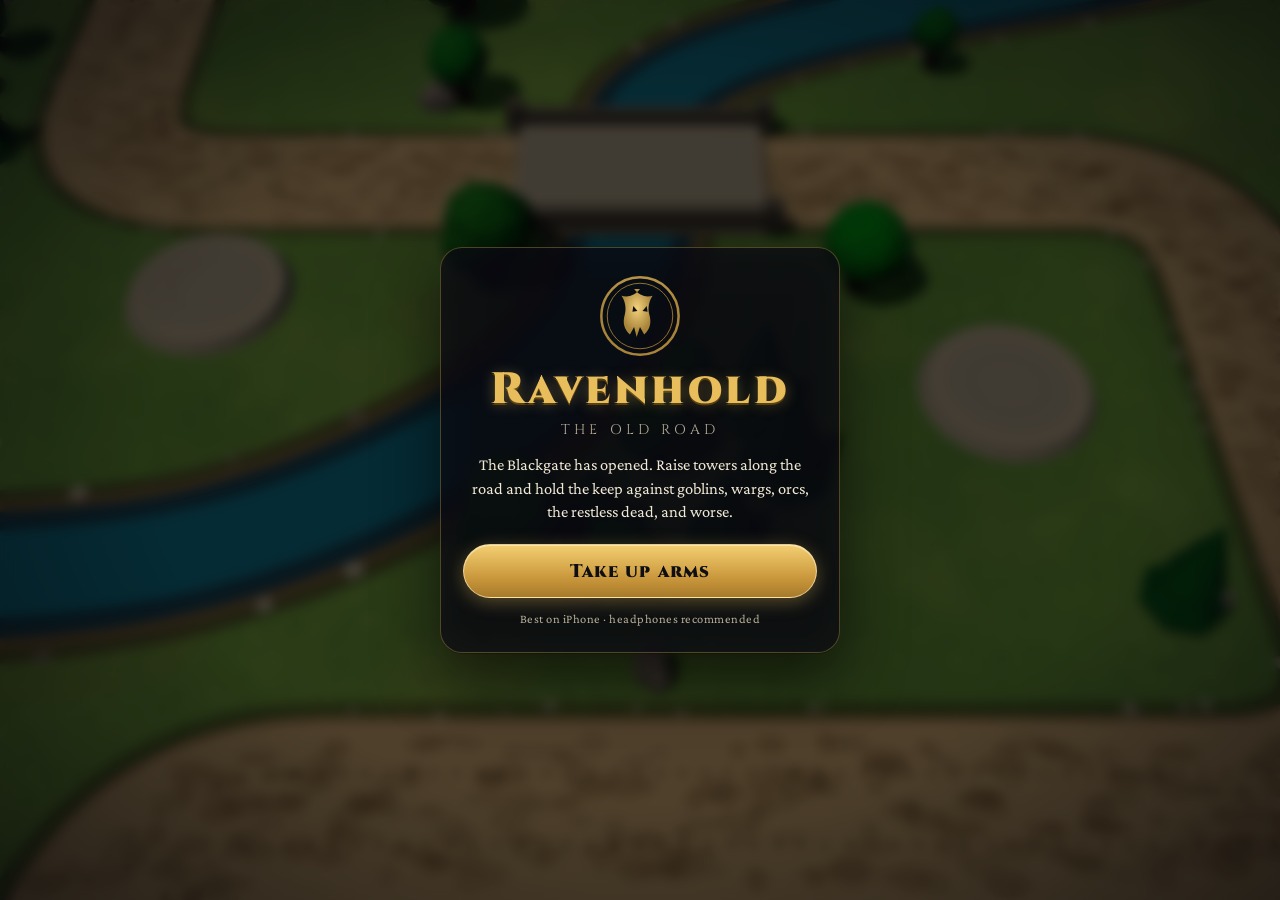
==== commit 4d5a94db: "Switch rendering to three.js 3D with minimal translucent UI Replace the Canvas 2D renderer with a We" ====
--- a/index.html
+++ b/index.html
@@ -20,109 +20,100 @@
 </head>
 <body>
 <canvas id="game" aria-label="Ravenhold game canvas"></canvas>
+<div id="fx-flash" class="fx"></div>
+<div id="fx-frost" class="fx"></div>
+<div id="fx-vignette" class="fx vignette"></div>
 
 <!-- HUD -->
 <div id="hud" class="hidden">
-  <div class="hud-top">
-    <div class="stat gold"><span class="ico ico-gold"></span><span id="hud-gold">0</span></div>
-    <div class="stat lives"><span class="ico ico-heart"></span><span id="hud-lives">20</span></div>
-    <div class="stat wave"><span id="hud-wave">Wave 0 / 15</span></div>
-    <div class="hud-spacer"></div>
-    <button id="btn-speed" class="hud-btn" aria-label="Game speed">1×</button>
-    <button id="btn-sound" class="hud-btn" aria-label="Sound"><span class="ico ico-sound"></span></button>
-    <button id="btn-menu" class="hud-btn" aria-label="Menu"><span class="ico ico-menu"></span></button>
+  <div class="top">
+    <div class="stats">
+      <span class="st gold"><i class="ico ico-gold"></i><b id="hud-gold">0</b></span>
+      <span class="st lives"><i class="ico ico-heart"></i><b id="hud-lives">20</b></span>
+      <span class="st wave" id="hud-wave">Wave 0/15</span>
+    </div>
+    <div class="ctl">
+      <button id="btn-speed" class="ib" aria-label="Game speed">1×</button>
+      <button id="btn-sound" class="ib" aria-label="Sound"><i class="ico ico-sound"></i></button>
+      <button id="btn-menu" class="ib" aria-label="Menu"><i class="ico ico-menu"></i></button>
+    </div>
   </div>
-
-  <div class="hud-bottom">
-    <button id="btn-fire" class="spell" data-spell="fire" aria-label="Dragon's Breath">
-      <span class="spell-ico spell-fire"></span>
-      <span class="spell-name">Dragon's Breath</span>
-      <span class="spell-cd"></span>
-    </button>
-    <button id="btn-frost" class="spell" data-spell="frost" aria-label="Winter's Grasp">
-      <span class="spell-ico spell-frost"></span>
-      <span class="spell-name">Winter's Grasp</span>
-      <span class="spell-cd"></span>
-    </button>
-    <button id="btn-wave" class="wave-btn"><span class="wave-label">Sound the horn</span><span class="wave-sub">Wave 1 · Scouts</span></button>
+  <div class="bottom">
+    <button id="btn-fire" class="spell" data-spell="fire" aria-label="Dragon's Breath"><span class="orb fire"></span><span class="cd"></span><span class="cdt"></span><span class="sl">Fire</span></button>
+    <button id="btn-frost" class="spell" data-spell="frost" aria-label="Winter's Grasp"><span class="orb frost"></span><span class="cd"></span><span class="cdt"></span><span class="sl">Frost</span></button>
+    <button id="btn-wave" class="wavebtn"><span class="wl">Sound the horn</span><span class="ws">Wave 1 · Scouts</span></button>
   </div>
-
-  <div id="cast-hint" class="cast-hint hidden">Tap the road to unleash <b>Dragon's Breath</b> <button id="btn-cancel-cast">Cancel</button></div>
+  <div id="cast-hint" class="hint hidden">Tap the road to unleash <b>Dragon's Breath</b><button id="btn-cancel-cast">Cancel</button></div>
 </div>
 
-<!-- Build menu -->
-<div id="build-sheet" class="sheet hidden">
-  <div class="sheet-title">Raise a tower</div>
-  <div class="tower-cards" id="tower-cards"></div>
-</div>
+<!-- Radial build menu (anchored to the tapped plot) -->
+<div id="radial" class="radial hidden"></div>
 
-<!-- Tower panel -->
-<div id="tower-sheet" class="sheet hidden">
-  <div class="tower-head">
-    <canvas id="tower-portrait" width="96" height="96"></canvas>
-    <div class="tower-info">
-      <div class="sheet-title" id="tower-name">Archer Tower</div>
-      <div class="tower-level" id="tower-level">Level 1</div>
-      <div class="tower-stats" id="tower-stats"></div>
-    </div>
+<!-- Tower menu (anchored to the selected tower) -->
+<div id="tmwrap" class="tmwrap hidden"><div id="tmenu" class="tmenu">
+  <div class="tm-head"><img id="tm-icon" alt=""><div><div id="tm-name" class="tm-name">Archer Tower</div><div id="tm-stats" class="tm-stats"></div></div></div>
+  <div class="tm-actions">
+    <button id="btn-upgrade" class="tm-btn primary"><span class="lbl">Upgrade</span><span class="cost"><i class="ico ico-gold"></i><b id="upgrade-cost">70</b></span></button>
+    <button id="btn-sell" class="tm-btn"><span class="lbl">Sell</span><span class="cost"><i class="ico ico-gold"></i><b id="sell-value">49</b></span></button>
   </div>
-  <div class="tower-actions">
-    <button id="btn-upgrade" class="act-btn primary"><span class="act-label">Upgrade</span><span class="act-cost"><span class="ico ico-gold small"></span><span id="upgrade-cost">70</span></span></button>
-    <button id="btn-sell" class="act-btn"><span class="act-label">Sell</span><span class="act-cost"><span class="ico ico-gold small"></span><span id="sell-value">49</span></span></button>
-  </div>
-</div>
+</div></div>
 
 <!-- Title -->
 <div id="title" class="overlay">
-  <div class="title-card">
-    <div class="title-sigil"></div>
+  <div class="card">
+    <div class="sigil"></div>
     <h1>Ravenhold</h1>
-    <div class="title-sub">The Old Road</div>
-    <p class="title-text">The Blackgate has opened. Raise towers along the road and hold the keep against goblins, wargs, orcs, the restless dead, and worse.</p>
-    <button id="btn-start" class="big-btn">Take up arms</button>
-    <div class="title-foot">Best on iPhone · headphones recommended</div>
+    <div class="sub">The Old Road</div>
+    <p class="lead">The Blackgate has opened. Raise towers along the road and hold the keep against goblins, wargs, orcs, the restless dead, and worse.</p>
+    <button id="btn-start" class="big">Take up arms</button>
+    <div class="foot">Best on iPhone · headphones recommended</div>
   </div>
 </div>
 
 <!-- Pause / menu -->
 <div id="menu" class="overlay hidden">
-  <div class="panel">
+  <div class="card">
     <h2>Ravenhold</h2>
-    <div class="menu-row"><button id="btn-resume" class="big-btn">Return to battle</button></div>
-    <div class="menu-row toggles">
+    <div class="row"><button id="btn-resume" class="big">Return to battle</button></div>
+    <div class="row two">
       <button id="tg-music" class="toggle">Music <b>On</b></button>
       <button id="tg-sfx" class="toggle">Sounds <b>On</b></button>
     </div>
-    <div class="menu-row"><button id="btn-fit" class="small-btn">Show whole map</button></div>
-    <div class="menu-row"><button id="btn-restart" class="small-btn danger">Restart level</button></div>
-    <div class="menu-row"><button id="btn-credits" class="link-btn">Music &amp; sound credits</button></div>
+    <div class="row"><button id="btn-fit" class="small">Show whole map</button></div>
+    <div class="row"><button id="btn-restart" class="small danger">Restart level</button></div>
+    <div class="row"><button id="btn-credits" class="link">Music &amp; sound credits</button></div>
   </div>
 </div>
 
 <!-- Credits -->
 <div id="credits" class="overlay hidden">
-  <div class="panel scroll">
+  <div class="card scroll">
     <h2>Credits</h2>
-    <div id="credits-body" class="credits-body"></div>
-    <div class="menu-row"><button id="btn-credits-close" class="small-btn">Close</button></div>
+    <div id="credits-body" class="credits"></div>
+    <div class="row"><button id="btn-credits-close" class="small">Close</button></div>
   </div>
 </div>
 
 <!-- Victory / defeat -->
 <div id="end" class="overlay hidden">
-  <div class="panel">
+  <div class="card">
     <h2 id="end-title">Victory</h2>
-    <p id="end-text"></p>
-    <div class="menu-row"><button id="btn-end-restart" class="big-btn">Play again</button></div>
+    <p id="end-text" class="lead"></p>
+    <div class="row"><button id="btn-end-restart" class="big">Play again</button></div>
   </div>
 </div>
 
-<div id="banner" class="banner hidden"><div class="banner-main"></div><div class="banner-sub"></div></div>
+<div id="banner" class="banner hidden"><div class="bm"></div><div class="bs"></div></div>
 <div id="toast" class="toast hidden"></div>
 
+<script type="module">
+  import * as THREE from './js/vendor/three.module.min.js';
+  window.THREE = THREE; window.dispatchEvent(new Event('three-ready'));
+</script>
 <script src="js/data.js"></script>
 <script src="js/audio.js"></script>
-<script src="js/render.js"></script>
+<script src="js/ground.js"></script>
+<script src="js/render3d.js"></script>
 <script src="js/game.js"></script>
 <script src="js/ui.js"></script>
 <script src="js/main.js"></script>
--- a/css/style.css
+++ b/css/style.css
@@ -1,231 +1,115 @@
-/* Ravenhold — UI styles */
+/* Ravenhold — minimal translucent UI */
 :root {
-  --gold: #e2b657;
-  --gold-dim: #a8843a;
-  --ink: #0d0f14;
-  --panel: rgba(18, 16, 22, 0.92);
-  --panel-edge: rgba(226, 182, 87, 0.35);
-  --text: #efe6d2;
-  --text-dim: #b8ad98;
-  --red: #c8443a;
-  --blue: #5aa7e8;
-  --sat: env(safe-area-inset-top, 0px);
-  --sab: env(safe-area-inset-bottom, 0px);
-  --sal: env(safe-area-inset-left, 0px);
-  --sar: env(safe-area-inset-right, 0px);
-  --serif: 'Cinzel', 'Trajan Pro', Georgia, 'Times New Roman', serif;
-  --body: 'Crimson Pro', Georgia, 'Times New Roman', serif;
+  --gold: #e8bd5c; --gold-dim: #a8843a; --ink: #0d0f14; --text: #f1e9d6; --dim: #b9ae99; --red: #d9483b;
+  --glass: rgba(10, 11, 16, 0.42); --glass-edge: rgba(255, 255, 255, 0.10);
+  --sat: env(safe-area-inset-top, 0px); --sab: env(safe-area-inset-bottom, 0px); --sal: env(safe-area-inset-left, 0px); --sar: env(safe-area-inset-right, 0px);
+  --serif: 'Cinzel', 'Trajan Pro', Georgia, serif; --body: 'Crimson Pro', Georgia, serif;
 }
 * { box-sizing: border-box; -webkit-tap-highlight-color: transparent; }
-html, body {
-  margin: 0; padding: 0; height: 100%; width: 100%;
-  background: var(--ink); color: var(--text);
-  font-family: var(--body);
-  overflow: hidden; position: fixed; inset: 0;
-  overscroll-behavior: none; -webkit-user-select: none; user-select: none;
-  -webkit-touch-callout: none; touch-action: none;
-}
-button { font-family: inherit; color: inherit; cursor: pointer; touch-action: manipulation; }
+html, body { margin: 0; padding: 0; width: 100%; height: 100%; background: var(--ink); color: var(--text); font-family: var(--body); overflow: hidden; position: fixed; inset: 0; overscroll-behavior: none; -webkit-user-select: none; user-select: none; -webkit-touch-callout: none; touch-action: none; }
+button { font-family: inherit; color: inherit; cursor: pointer; touch-action: manipulation; border: 0; background: none; padding: 0; }
 .hidden { display: none !important; }
 #game { position: fixed; inset: 0; width: 100%; height: 100%; display: block; touch-action: none; }
+.fx { position: fixed; inset: 0; pointer-events: none; opacity: 0; }
+#fx-flash { background: radial-gradient(ellipse at center, rgba(200,40,30,0) 40%, rgba(200,40,30,0.55) 100%); }
+#fx-frost { background: radial-gradient(ellipse at center, rgba(180,225,255,0) 30%, rgba(160,215,255,0.5) 100%); }
+#fx-vignette { opacity: 1; background: radial-gradient(ellipse at center, rgba(0,0,0,0) 55%, rgba(4,5,10,0.55) 100%); }
+
+.glass { background: var(--glass); backdrop-filter: blur(14px) saturate(1.3); -webkit-backdrop-filter: blur(14px) saturate(1.3); border: 1px solid var(--glass-edge); }
+.ico { display: inline-block; width: 16px; height: 16px; background: center/contain no-repeat; vertical-align: -3px; }
+.ico-gold { background-image: url("data:image/svg+xml,%3Csvg xmlns='http://www.w3.org/2000/svg' viewBox='0 0 24 24'%3E%3Ccircle cx='12' cy='12' r='10' fill='%23e8bd5c' stroke='%23795c1f' stroke-width='1.5'/%3E%3Ccircle cx='12' cy='12' r='6.5' fill='none' stroke='%23795c1f' stroke-width='1.2'/%3E%3C/svg%3E"); }
+.ico-heart { background-image: url("data:image/svg+xml,%3Csvg xmlns='http://www.w3.org/2000/svg' viewBox='0 0 24 24'%3E%3Cpath d='M12 21s-8-5.3-8-11.2A4.6 4.6 0 0 1 12 7a4.6 4.6 0 0 1 8 2.8C20 15.7 12 21 12 21z' fill='%23e04a3c' stroke='%237a1f18' stroke-width='1.3'/%3E%3C/svg%3E"); }
+.ico-sound { width: 20px; height: 20px; background-image: url("data:image/svg+xml,%3Csvg xmlns='http://www.w3.org/2000/svg' viewBox='0 0 24 24' fill='none' stroke='%23f1e9d6' stroke-width='2' stroke-linecap='round' stroke-linejoin='round'%3E%3Cpath d='M11 5L6 9H3v6h3l5 4z' fill='%23f1e9d6'/%3E%3Cpath d='M15.5 8.5a5 5 0 0 1 0 7M18.5 5.5a9 9 0 0 1 0 13'/%3E%3C/svg%3E"); }
+.ico-menu { width: 20px; height: 20px; background-image: url("data:image/svg+xml,%3Csvg xmlns='http://www.w3.org/2000/svg' viewBox='0 0 24 24' fill='none' stroke='%23f1e9d6' stroke-width='2.4' stroke-linecap='round'%3E%3Cpath d='M4 7h16M4 12h16M4 17h16'/%3E%3C/svg%3E"); }
 
 /* ---------- HUD ---------- */
 #hud { position: fixed; inset: 0; pointer-events: none; }
-.hud-top {
-  position: absolute; left: 0; right: 0; top: 0;
-  padding: calc(var(--sat) + 8px) calc(var(--sar) + 10px) 8px calc(var(--sal) + 10px);
-  display: flex; align-items: center; gap: 8px;
-  background: linear-gradient(to bottom, rgba(8, 8, 12, 0.85), rgba(8, 8, 12, 0));
-  pointer-events: auto;
-}
-.stat {
-  display: flex; align-items: center; gap: 6px;
-  background: rgba(10, 9, 14, 0.7); border: 1px solid var(--panel-edge);
-  border-radius: 20px; padding: 6px 12px 6px 8px;
-  font-family: var(--serif); font-weight: 700; font-size: 15px; letter-spacing: 0.02em;
-  box-shadow: 0 2px 8px rgba(0,0,0,0.5);
-}
-.stat.gold { color: var(--gold); }
-.stat.lives { color: #ff8b7a; }
-.stat.wave { color: var(--text); font-size: 13px; white-space: nowrap; }
-.stat { white-space: nowrap; }
-.hud-spacer { flex: 1; }
-.hud-btn {
-  width: 40px; height: 40px; border-radius: 12px;
-  background: rgba(10, 9, 14, 0.75); border: 1px solid var(--panel-edge);
-  color: var(--gold); font-family: var(--serif); font-weight: 700; font-size: 14px;
-  display: flex; align-items: center; justify-content: center;
-  box-shadow: 0 2px 8px rgba(0,0,0,0.5);
-}
-.hud-btn:active { background: rgba(60, 48, 24, 0.9); }
-.hud-btn.muted .ico-sound { opacity: 0.35; }
-.hud-btn.muted::after { content: ''; position: absolute; width: 26px; height: 2px; background: var(--red); transform: rotate(-45deg); }
-.hud-btn { position: relative; }
+.top { position: absolute; left: 0; right: 0; top: 0; padding: calc(var(--sat) + 6px) calc(var(--sar) + 10px) 6px calc(var(--sal) + 12px); display: flex; align-items: center; justify-content: space-between; pointer-events: auto; background: linear-gradient(to bottom, rgba(6,7,10,0.55), rgba(6,7,10,0)); }
+.stats { display: flex; align-items: center; gap: 14px; font-family: var(--serif); font-weight: 700; font-size: 15px; letter-spacing: 0.02em; text-shadow: 0 1px 2px rgba(0,0,0,0.9), 0 0 12px rgba(0,0,0,0.6); white-space: nowrap; font-variant-numeric: tabular-nums; }
+.st { display: inline-flex; align-items: center; gap: 5px; }
+.st.gold { color: var(--gold); } .st.lives { color: #ff9a8c; } .st.wave { color: var(--text); font-size: 13px; opacity: 0.9; }
+.ctl { display: flex; gap: 4px; }
+.ib { width: 38px; height: 38px; border-radius: 50%; display: flex; align-items: center; justify-content: center; color: var(--text); font-family: var(--serif); font-weight: 700; font-size: 14px; text-shadow: 0 1px 2px #000; background: rgba(10,11,16,0.28); border: 1px solid rgba(255,255,255,0.08); backdrop-filter: blur(10px); -webkit-backdrop-filter: blur(10px); position: relative; }
+.ib:active { background: rgba(255,255,255,0.14); }
+.ib.muted .ico-sound { opacity: 0.35; } .ib.muted::after { content: ''; position: absolute; width: 22px; height: 2px; background: var(--red); transform: rotate(-45deg); }
 
-.ico { display: inline-block; width: 18px; height: 18px; background-repeat: no-repeat; background-size: contain; background-position: center; }
-.ico.small { width: 13px; height: 13px; }
-.ico-gold { background-image: url("data:image/svg+xml,%3Csvg xmlns='http://www.w3.org/2000/svg' viewBox='0 0 24 24'%3E%3Ccircle cx='12' cy='12' r='10' fill='%23e2b657' stroke='%23795c1f' stroke-width='1.5'/%3E%3Ccircle cx='12' cy='12' r='6.5' fill='none' stroke='%23795c1f' stroke-width='1.2'/%3E%3Cpath d='M12 8.5v7M9.5 10.5h5M9.5 13.5h5' stroke='%23795c1f' stroke-width='1.4' stroke-linecap='round'/%3E%3C/svg%3E"); }
-.ico-heart { background-image: url("data:image/svg+xml,%3Csvg xmlns='http://www.w3.org/2000/svg' viewBox='0 0 24 24'%3E%3Cpath d='M12 21s-8-5.3-8-11.2A4.6 4.6 0 0 1 12 7a4.6 4.6 0 0 1 8 2.8C20 15.7 12 21 12 21z' fill='%23d9483b' stroke='%237a1f18' stroke-width='1.3'/%3E%3C/svg%3E"); }
-.ico-sound { background-image: url("data:image/svg+xml,%3Csvg xmlns='http://www.w3.org/2000/svg' viewBox='0 0 24 24' fill='none' stroke='%23e2b657' stroke-width='2' stroke-linecap='round' stroke-linejoin='round'%3E%3Cpath d='M11 5L6 9H3v6h3l5 4z' fill='%23e2b657'/%3E%3Cpath d='M15.5 8.5a5 5 0 0 1 0 7M18.5 5.5a9 9 0 0 1 0 13'/%3E%3C/svg%3E"); }
-.ico-menu { background-image: url("data:image/svg+xml,%3Csvg xmlns='http://www.w3.org/2000/svg' viewBox='0 0 24 24' fill='none' stroke='%23e2b657' stroke-width='2.4' stroke-linecap='round'%3E%3Cpath d='M4 7h16M4 12h16M4 17h16'/%3E%3C/svg%3E"); }
+.bottom { position: absolute; left: 0; right: 0; bottom: 0; padding: 8px calc(var(--sar) + 12px) calc(var(--sab) + 10px) calc(var(--sal) + 12px); display: flex; align-items: flex-end; gap: 10px; pointer-events: auto; background: linear-gradient(to top, rgba(6,7,10,0.55), rgba(6,7,10,0)); }
+.spell { position: relative; width: 58px; height: 58px; border-radius: 50%; background: rgba(10,11,16,0.38); border: 1px solid rgba(255,255,255,0.12); backdrop-filter: blur(12px); -webkit-backdrop-filter: blur(12px); display: flex; align-items: center; justify-content: center; overflow: visible; flex: 0 0 auto; }
+.spell:active { transform: scale(0.95); }
+.spell .orb { width: 34px; height: 34px; border-radius: 50%; }
+.orb.fire { background: radial-gradient(circle at 38% 32%, #ffe6a0, #ff7a1a 45%, #6a1604 100%); box-shadow: 0 0 14px rgba(255,120,30,0.55); }
+.orb.frost { background: radial-gradient(circle at 38% 32%, #ffffff, #8ad3ff 45%, #16407a 100%); box-shadow: 0 0 14px rgba(120,200,255,0.55); }
+.spell.ready { border-color: rgba(232,189,92,0.8); box-shadow: 0 0 16px rgba(232,189,92,0.25); }
+.spell.armed { border-color: #fff; box-shadow: 0 0 0 3px rgba(255,255,255,0.25), 0 0 18px rgba(255,150,60,0.6); }
+.spell.cooling .orb { filter: grayscale(0.6) brightness(0.5); box-shadow: none; }
+.spell .cd { position: absolute; inset: 0; border-radius: 50%; background: conic-gradient(rgba(0,0,0,0.6) var(--p, 0%), transparent 0); pointer-events: none; }
+.spell .cdt { position: absolute; inset: 0; display: flex; align-items: center; justify-content: center; font-family: var(--serif); font-weight: 700; font-size: 15px; color: #fff; text-shadow: 0 1px 3px #000; pointer-events: none; }
+.spell .sl { position: absolute; bottom: -15px; left: 0; right: 0; text-align: center; font-family: var(--serif); font-size: 9.5px; letter-spacing: 0.08em; text-transform: uppercase; color: var(--dim); text-shadow: 0 1px 2px #000; }
+.wavebtn { flex: 1; min-height: 54px; border-radius: 27px; margin-bottom: 2px; color: var(--ink); background: linear-gradient(180deg, #f3cf72, #c9963a 65%, #a67a2c); border: 1px solid rgba(255,235,180,0.7); font-family: var(--serif); font-weight: 900; font-size: 15px; letter-spacing: 0.03em; display: flex; flex-direction: column; align-items: center; justify-content: center; gap: 1px; box-shadow: 0 4px 16px rgba(232,189,92,0.3), inset 0 1px 0 rgba(255,255,255,0.45); }
+.wavebtn .ws { font-family: var(--body); font-weight: 600; font-size: 13px; letter-spacing: 0; opacity: 0.8; }
+.wavebtn:active { filter: brightness(0.92); }
+.wavebtn.busy { background: rgba(10,11,16,0.4); color: var(--text); border-color: rgba(255,255,255,0.14); box-shadow: none; backdrop-filter: blur(12px); -webkit-backdrop-filter: blur(12px); }
+.wavebtn:disabled { opacity: 0.7; }
+.hint { position: absolute; left: 50%; transform: translateX(-50%); bottom: calc(var(--sab) + 84px); background: rgba(10,11,16,0.6); backdrop-filter: blur(12px); -webkit-backdrop-filter: blur(12px); border: 1px solid rgba(255,255,255,0.12); border-radius: 22px; padding: 7px 8px 7px 14px; font-size: 14.5px; pointer-events: auto; white-space: nowrap; display: flex; gap: 10px; align-items: center; }
+.hint button { border: 1px solid rgba(255,255,255,0.15); border-radius: 14px; color: var(--gold); padding: 4px 11px; font-size: 13px; }
 
-.hud-bottom {
-  position: absolute; left: 0; right: 0; bottom: 0;
-  padding: 10px calc(var(--sar) + 10px) calc(var(--sab) + 10px) calc(var(--sal) + 10px);
-  display: flex; align-items: stretch; gap: 8px;
-  background: linear-gradient(to top, rgba(8, 8, 12, 0.85), rgba(8, 8, 12, 0));
-  pointer-events: auto;
-}
-.spell {
-  position: relative; flex: 0 0 auto; width: 78px; min-height: 64px;
-  border-radius: 14px; border: 1px solid var(--panel-edge);
-  background: rgba(14, 12, 18, 0.88); color: var(--text);
-  display: flex; flex-direction: column; align-items: center; justify-content: center; gap: 4px;
-  padding: 6px 4px; overflow: hidden; box-shadow: 0 2px 10px rgba(0,0,0,0.5);
-}
-.spell:active { transform: scale(0.97); }
-.spell.ready { border-color: var(--gold); box-shadow: 0 0 14px rgba(226,182,87,0.35), 0 2px 10px rgba(0,0,0,0.5); }
-.spell.armed { border-color: #fff; background: rgba(70, 30, 10, 0.9); }
-.spell.cooling { opacity: 0.75; }
-.spell-ico { width: 30px; height: 30px; border-radius: 50%; }
-.spell-fire { background: radial-gradient(circle at 40% 35%, #ffe08a, #ff7a1a 45%, #7a1a05 100%); box-shadow: 0 0 10px rgba(255,120,30,0.6); }
-.spell-frost { background: radial-gradient(circle at 40% 35%, #ffffff, #8ad3ff 45%, #1e4d8a 100%); box-shadow: 0 0 10px rgba(120,200,255,0.6); }
-.spell-name { font-family: var(--serif); font-size: 9.5px; font-weight: 700; text-align: center; line-height: 1.1; letter-spacing: 0.01em; }
-.spell-cd { position: absolute; left: 0; right: 0; bottom: 0; height: 100%; background: rgba(0,0,0,0.55); transform-origin: bottom; transform: scaleY(0); pointer-events: none; }
-.spell .cd-text { position: absolute; inset: 0; display: flex; align-items: center; justify-content: center; font-family: var(--serif); font-weight: 700; font-size: 18px; color: #fff; text-shadow: 0 1px 3px #000; }
+/* ---------- radial build menu ---------- */
+.radial { position: fixed; left: 0; top: 0; width: 0; height: 0; z-index: 8; }
+.rb { position: absolute; width: 56px; height: 56px; margin: -28px 0 0 -28px; border-radius: 50%; background: rgba(10,11,16,0.5); backdrop-filter: blur(12px); -webkit-backdrop-filter: blur(12px); border: 1px solid rgba(255,255,255,0.16); display: flex; flex-direction: column; align-items: center; justify-content: center; box-shadow: 0 4px 14px rgba(0,0,0,0.45); animation: pop 0.16s ease-out; transition: transform 0.1s; }
+.rb img { width: 40px; height: 40px; margin-top: -2px; pointer-events: none; filter: drop-shadow(0 2px 2px rgba(0,0,0,0.6)); }
+.rb .c { position: absolute; bottom: -9px; left: 50%; transform: translateX(-50%); font-family: var(--serif); font-weight: 700; font-size: 11px; color: var(--gold); background: rgba(8,9,12,0.8); border: 1px solid rgba(232,189,92,0.35); border-radius: 9px; padding: 1px 6px; white-space: nowrap; }
+.rb.side-l .n { left: auto; right: 60px; top: 50%; transform: translateY(-50%); }
+.rb.side-r .n { left: 60px; transform: translateY(-50%); top: 50%; }
+.rb .n { position: absolute; top: -17px; left: 50%; transform: translateX(-50%); font-family: var(--serif); font-size: 9px; letter-spacing: 0.06em; text-transform: uppercase; color: var(--dim); white-space: nowrap; text-shadow: 0 1px 2px #000; opacity: 0.9; }
+.rb.poor { opacity: 0.45; } .rb.poor .c { color: #ff9a8c; border-color: rgba(217,72,59,0.4); }
+.rb:active { transform: scale(0.94); }
+@keyframes pop { from { transform: scale(0.6); opacity: 0; } to { transform: none; opacity: 1; } }
 
-.wave-btn {
-  flex: 1; min-height: 64px; border-radius: 14px;
-  border: 1px solid var(--gold); color: var(--ink);
-  background: linear-gradient(180deg, #f0c86a, #c9963a 60%, #a3752a);
-  font-family: var(--serif); font-weight: 900; font-size: 16px; letter-spacing: 0.03em;
-  display: flex; flex-direction: column; align-items: center; justify-content: center; gap: 2px;
-  box-shadow: 0 3px 14px rgba(226,182,87,0.35), inset 0 1px 0 rgba(255,255,255,0.4);
-}
-.wave-btn:active { filter: brightness(0.92); }
-.wave-btn .wave-sub { font-family: var(--body); font-weight: 600; font-size: 13px; letter-spacing: 0; opacity: 0.85; }
-.wave-btn.busy { background: rgba(14,12,18,0.85); color: var(--text-dim); border-color: var(--panel-edge); box-shadow: none; }
-.wave-btn.busy .wave-label { color: var(--text); }
+/* ---------- tower menu ---------- */
+.tmwrap { position: fixed; left: 0; top: 0; width: 0; height: 0; z-index: 8; }
+.tmenu { position: absolute; left: -116px; bottom: 0; width: 232px; border-radius: 16px; background: rgba(10,11,16,0.5); backdrop-filter: blur(14px) saturate(1.3); -webkit-backdrop-filter: blur(14px) saturate(1.3); border: 1px solid rgba(255,255,255,0.14); box-shadow: 0 6px 20px rgba(0,0,0,0.45); padding: 8px 8px 8px; animation: pop 0.16s ease-out; }
+.tm-head { display: flex; gap: 8px; align-items: center; }
+#tm-icon { width: 44px; height: 44px; filter: drop-shadow(0 2px 2px rgba(0,0,0,0.6)); flex: 0 0 auto; }
+.tm-name { font-family: var(--serif); font-weight: 700; font-size: 13px; color: var(--gold); letter-spacing: 0.03em; white-space: nowrap; }
+.tm-stats { font-size: 12.5px; color: var(--text); opacity: 0.9; line-height: 1.3; }
+.tm-stats i { font-style: normal; color: #8ee08a; }
+.tm-actions { display: flex; gap: 6px; margin-top: 8px; }
+.tm-btn { flex: 1; min-height: 38px; border-radius: 12px; border: 1px solid rgba(255,255,255,0.14); background: rgba(255,255,255,0.06); color: var(--text); display: flex; align-items: center; justify-content: center; gap: 6px; font-family: var(--serif); font-weight: 700; font-size: 12.5px; }
+.tm-btn .cost { display: inline-flex; align-items: center; gap: 3px; font-family: var(--body); font-weight: 600; font-size: 13px; color: var(--gold); }
+.tm-btn.primary { background: linear-gradient(180deg, #f3cf72, #c9963a 65%, #a67a2c); color: var(--ink); border-color: rgba(255,235,180,0.6); }
+.tm-btn.primary .cost { color: #4a3208; }
+.tm-btn.primary.poor { filter: grayscale(0.8) brightness(0.65); }
+.tm-btn:disabled { opacity: 0.45; }
+.tm-btn:active { filter: brightness(0.9); }
 
-.cast-hint {
-  position: absolute; left: 50%; transform: translateX(-50%); bottom: calc(var(--sab) + 96px);
-  background: rgba(14, 12, 18, 0.92); border: 1px solid var(--gold); border-radius: 12px;
-  padding: 8px 12px; font-size: 15px; pointer-events: auto; white-space: nowrap; display: flex; gap: 10px; align-items: center;
-}
-.cast-hint button { background: transparent; border: 1px solid var(--panel-edge); border-radius: 8px; color: var(--gold); padding: 4px 10px; font-size: 14px; }
+/* ---------- overlays ---------- */
+.overlay { position: fixed; inset: 0; display: flex; align-items: center; justify-content: center; padding: calc(var(--sat) + 16px) 16px calc(var(--sab) + 16px); background: rgba(4, 5, 9, 0.55); backdrop-filter: blur(6px); -webkit-backdrop-filter: blur(6px); z-index: 20; }
+.card { width: min(92vw, 400px); max-height: calc(100dvh - 40px); background: rgba(12,12,18,0.72); border: 1px solid rgba(232,189,92,0.3); border-radius: 22px; padding: 26px 22px; text-align: center; box-shadow: 0 24px 60px rgba(0,0,0,0.6); backdrop-filter: blur(20px); -webkit-backdrop-filter: blur(20px); }
+.card.scroll { overflow-y: auto; -webkit-overflow-scrolling: touch; touch-action: pan-y; text-align: left; }
+.sigil { width: 84px; height: 84px; margin: 0 auto 10px; background: url("data:image/svg+xml,%3Csvg xmlns='http://www.w3.org/2000/svg' viewBox='0 0 100 100'%3E%3Cdefs%3E%3CradialGradient id='g' cx='50%25' cy='40%25'%3E%3Cstop offset='0' stop-color='%23f3d27c'/%3E%3Cstop offset='1' stop-color='%23a8843a'/%3E%3C/radialGradient%3E%3C/defs%3E%3Ccircle cx='50' cy='50' r='46' fill='none' stroke='url(%23g)' stroke-width='3'/%3E%3Ccircle cx='50' cy='50' r='39' fill='none' stroke='%23a8843a' stroke-width='1'/%3E%3Cpath d='M50 18c-6 8-14 10-22 8 4 6 6 14 4 22-3 10-1 18 6 24l5-9 3 12 4-12 5 9c7-6 9-14 6-24-2-8 0-16 4-22-8 2-16 0-22-8z' fill='url(%23g)'/%3E%3Cpath d='M42 38l5 6-6 1zM58 38l-5 6 6 1z' fill='%230d0f14'/%3E%3C/svg%3E") center/contain no-repeat; }
+h1 { font-family: var(--serif); font-weight: 900; font-size: 44px; letter-spacing: 0.08em; margin: 0; color: var(--gold); text-shadow: 0 2px 14px rgba(232,189,92,0.35), 0 2px 0 #4a3208; line-height: 1; text-wrap: balance; }
+h2 { font-family: var(--serif); font-weight: 700; font-size: 26px; letter-spacing: 0.06em; margin: 0 0 14px; color: var(--gold); }
+.sub { font-family: var(--serif); font-size: 14px; letter-spacing: 0.3em; text-transform: uppercase; color: var(--dim); margin: 8px 0 14px; }
+.lead { font-size: 16.5px; line-height: 1.45; color: var(--text); margin: 0 0 20px; }
+.foot { margin-top: 14px; font-size: 12.5px; color: var(--dim); letter-spacing: 0.04em; }
+.big { display: block; width: 100%; min-height: 54px; border-radius: 27px; border: 1px solid rgba(255,235,180,0.7); background: linear-gradient(180deg, #f3cf72, #c9963a 65%, #a67a2c); color: var(--ink); font-family: var(--serif); font-weight: 900; font-size: 18px; letter-spacing: 0.06em; box-shadow: 0 4px 18px rgba(232,189,92,0.35), inset 0 1px 0 rgba(255,255,255,0.45); }
+.big:active { filter: brightness(0.92); transform: translateY(1px); }
+.small { display: block; width: 100%; min-height: 46px; border-radius: 23px; border: 1px solid rgba(255,255,255,0.14); background: rgba(255,255,255,0.06); color: var(--text); font-family: var(--serif); font-weight: 700; font-size: 14px; letter-spacing: 0.04em; }
+.small.danger { color: #ff9c8f; border-color: rgba(217,72,59,0.45); }
+.link { color: var(--dim); font-size: 14px; text-decoration: underline; padding: 8px; }
+.row { margin-top: 10px; } .row.two { display: flex; gap: 8px; }
+.toggle { flex: 1; min-height: 46px; border-radius: 23px; border: 1px solid rgba(255,255,255,0.14); background: rgba(255,255,255,0.06); color: var(--text); font-size: 15px; }
+.toggle b { color: #8ee08a; } .toggle.off b { color: var(--red); }
+.credits { font-size: 14px; line-height: 1.45; color: var(--text); }
+.credits h3 { font-family: var(--serif); color: var(--gold); font-size: 14px; letter-spacing: 0.06em; margin: 14px 0 6px; }
+.credits ul { margin: 0; padding-left: 18px; } .credits li { margin: 2px 0; } .credits a { color: var(--gold); } .credits p { margin: 6px 0; color: var(--dim); font-size: 13px; }
 
-/* ---------- Sheets ---------- */
-.sheet {
-  position: fixed; left: 8px; right: 8px; bottom: calc(var(--sab) + 92px);
-  margin: 0 auto; max-width: 520px;
-  background: var(--panel); border: 1px solid var(--panel-edge); border-radius: 16px;
-  padding: 12px; box-shadow: 0 8px 30px rgba(0,0,0,0.6);
-  animation: rise 0.18s ease-out;
-}
-@keyframes rise { from { transform: translateY(12px); opacity: 0; } to { transform: none; opacity: 1; } }
-.sheet-title { font-family: var(--serif); font-weight: 700; color: var(--gold); font-size: 15px; letter-spacing: 0.04em; margin-bottom: 8px; }
-.tower-cards { display: grid; grid-template-columns: repeat(4, 1fr); gap: 8px; }
-.tower-card {
-  background: rgba(30, 26, 34, 0.9); border: 1px solid rgba(255,255,255,0.08); border-radius: 12px;
-  padding: 8px 4px 6px; display: flex; flex-direction: column; align-items: center; gap: 4px; min-height: 108px;
-}
-.tower-card:active { background: rgba(60, 48, 30, 0.95); }
-.tower-card canvas { width: 56px; height: 56px; }
-.tower-card .tc-name { font-family: var(--serif); font-size: 10.5px; font-weight: 700; color: var(--text); }
-.tower-card .tc-cost { font-size: 13px; font-weight: 600; color: var(--gold); display: flex; align-items: center; gap: 3px; }
-.tower-card.poor { opacity: 0.45; }
-.tower-card.poor .tc-cost { color: var(--red); }
-.tower-desc { font-size: 13px; color: var(--text-dim); margin-top: 8px; min-height: 18px; text-align: center; }
-
-.tower-head { display: flex; gap: 12px; align-items: center; }
-#tower-portrait { width: 72px; height: 72px; border-radius: 12px; background: rgba(0,0,0,0.3); flex: 0 0 auto; }
-.tower-info { flex: 1; min-width: 0; }
-.tower-level { font-size: 13px; color: var(--text-dim); margin-top: -6px; }
-.tower-stats { display: flex; flex-wrap: wrap; gap: 4px 12px; font-size: 13.5px; margin-top: 4px; }
-.tower-stats span b { color: var(--gold); font-weight: 600; }
-.tower-stats .up { color: #8ee08a; font-size: 12px; }
-.tower-actions { display: flex; gap: 8px; margin-top: 10px; }
-.act-btn {
-  flex: 1; min-height: 46px; border-radius: 12px; border: 1px solid var(--panel-edge);
-  background: rgba(30, 26, 34, 0.9); color: var(--text);
-  display: flex; align-items: center; justify-content: center; gap: 10px;
-  font-family: var(--serif); font-weight: 700; font-size: 14px;
-}
-.act-btn.primary { background: linear-gradient(180deg, #f0c86a, #c9963a 60%, #a3752a); color: var(--ink); border-color: var(--gold); }
-.act-btn.primary .act-cost { color: #4a3208; }
-.act-btn.primary.poor { filter: grayscale(0.7) brightness(0.7); }
-.act-btn:disabled { opacity: 0.5; }
-.act-cost { display: flex; align-items: center; gap: 4px; font-family: var(--body); font-weight: 600; font-size: 14px; color: var(--gold); }
-
-/* ---------- Overlays ---------- */
-.overlay {
-  position: fixed; inset: 0; display: flex; align-items: center; justify-content: center;
-  padding: calc(var(--sat) + 16px) calc(var(--sar) + 16px) calc(var(--sab) + 16px) calc(var(--sal) + 16px);
-  background: rgba(5, 5, 9, 0.62); backdrop-filter: blur(3px); -webkit-backdrop-filter: blur(3px);
-  z-index: 20;
-}
-#title { background: radial-gradient(ellipse at 50% 30%, rgba(40,30,50,0.35), rgba(5,5,9,0.85)); }
-.title-card, .panel {
-  width: min(92vw, 420px); max-height: calc(100dvh - 40px);
-  background: var(--panel); border: 1px solid var(--panel-edge); border-radius: 20px;
-  padding: 26px 22px; text-align: center; box-shadow: 0 20px 60px rgba(0,0,0,0.7), inset 0 0 0 1px rgba(255,255,255,0.03);
-}
-.panel.scroll { overflow-y: auto; -webkit-overflow-scrolling: touch; touch-action: pan-y; text-align: left; }
-.title-sigil { width: 84px; height: 84px; margin: 0 auto 10px; background: url("data:image/svg+xml,%3Csvg xmlns='http://www.w3.org/2000/svg' viewBox='0 0 100 100'%3E%3Cdefs%3E%3CradialGradient id='g' cx='50%25' cy='40%25'%3E%3Cstop offset='0' stop-color='%23f3d27c'/%3E%3Cstop offset='1' stop-color='%23a8843a'/%3E%3C/radialGradient%3E%3C/defs%3E%3Ccircle cx='50' cy='50' r='46' fill='none' stroke='url(%23g)' stroke-width='3'/%3E%3Ccircle cx='50' cy='50' r='39' fill='none' stroke='%23a8843a' stroke-width='1'/%3E%3Cpath d='M50 18c-6 8-14 10-22 8 4 6 6 14 4 22-3 10-1 18 6 24l5-9 3 12 4-12 5 9c7-6 9-14 6-24-2-8 0-16 4-22-8 2-16 0-22-8z' fill='url(%23g)'/%3E%3Cpath d='M42 38l5 6-6 1zM58 38l-5 6 6 1z' fill='%230d0f14'/%3E%3C/svg%3E") center/contain no-repeat; }
-h1 { font-family: var(--serif); font-weight: 900; font-size: 44px; letter-spacing: 0.08em; margin: 0; color: var(--gold); text-shadow: 0 2px 12px rgba(226,182,87,0.35), 0 2px 0 #4a3208; line-height: 1; }
-h2 { font-family: var(--serif); font-weight: 700; font-size: 26px; letter-spacing: 0.06em; margin: 0 0 14px; color: var(--gold); }
-.title-sub { font-family: var(--serif); font-size: 14px; letter-spacing: 0.3em; text-transform: uppercase; color: var(--text-dim); margin: 8px 0 14px; }
-.title-text { font-size: 16.5px; line-height: 1.45; color: var(--text); margin: 0 0 20px; }
-.title-foot { margin-top: 14px; font-size: 12.5px; color: var(--text-dim); letter-spacing: 0.04em; }
-.big-btn {
-  display: block; width: 100%; min-height: 54px; border-radius: 14px; border: 1px solid var(--gold);
-  background: linear-gradient(180deg, #f0c86a, #c9963a 60%, #a3752a); color: var(--ink);
-  font-family: var(--serif); font-weight: 900; font-size: 18px; letter-spacing: 0.06em;
-  box-shadow: 0 3px 18px rgba(226,182,87,0.35), inset 0 1px 0 rgba(255,255,255,0.4);
-}
-.big-btn:active { filter: brightness(0.92); transform: translateY(1px); }
-.small-btn {
-  display: block; width: 100%; min-height: 46px; border-radius: 12px; border: 1px solid var(--panel-edge);
-  background: rgba(30, 26, 34, 0.9); color: var(--text); font-family: var(--serif); font-weight: 700; font-size: 14px; letter-spacing: 0.04em;
-}
-.small-btn.danger { color: #ff9c8f; border-color: rgba(200, 68, 58, 0.5); }
-.link-btn { background: none; border: none; color: var(--text-dim); font-size: 14px; text-decoration: underline; padding: 8px; }
-.menu-row { margin-top: 10px; }
-.menu-row.toggles { display: flex; gap: 8px; }
-.toggle { flex: 1; min-height: 46px; border-radius: 12px; border: 1px solid var(--panel-edge); background: rgba(30, 26, 34, 0.9); color: var(--text); font-size: 15px; }
-.toggle b { color: #8ee08a; }
-.toggle.off b { color: var(--red); }
-#end p { font-size: 16px; line-height: 1.45; }
-.credits-body { font-size: 14px; line-height: 1.45; color: var(--text); }
-.credits-body h3 { font-family: var(--serif); color: var(--gold); font-size: 14px; letter-spacing: 0.06em; margin: 14px 0 6px; }
-.credits-body ul { margin: 0; padding-left: 18px; }
-.credits-body li { margin: 2px 0; }
-.credits-body a { color: var(--gold); }
-.credits-body p { margin: 6px 0; color: var(--text-dim); font-size: 13px; }
-
-/* ---------- Banner & toast ---------- */
-.banner {
-  position: fixed; left: 0; right: 0; top: 32%; text-align: center; pointer-events: none; z-index: 15;
-  animation: banner 2.6s ease-out forwards;
-}
-.banner-main { font-family: var(--serif); font-weight: 900; font-size: 34px; letter-spacing: 0.1em; color: var(--gold); text-shadow: 0 2px 0 #4a3208, 0 4px 24px rgba(0,0,0,0.9); }
-.banner-sub { font-family: var(--serif); font-size: 15px; letter-spacing: 0.25em; text-transform: uppercase; color: var(--text); text-shadow: 0 2px 10px #000; margin-top: 4px; }
+/* ---------- banner & toast ---------- */
+.banner { position: fixed; left: 0; right: 0; top: 30%; text-align: center; pointer-events: none; z-index: 15; animation: banner 2.6s ease-out forwards; }
+.bm { font-family: var(--serif); font-weight: 900; font-size: 34px; letter-spacing: 0.1em; color: var(--gold); text-shadow: 0 2px 0 #4a3208, 0 4px 24px rgba(0,0,0,0.9); }
+.bs { font-family: var(--serif); font-size: 14px; letter-spacing: 0.25em; text-transform: uppercase; color: var(--text); text-shadow: 0 2px 10px #000; margin-top: 4px; }
 @keyframes banner { 0% { opacity: 0; transform: translateY(10px) scale(0.96); } 12% { opacity: 1; transform: none; } 80% { opacity: 1; } 100% { opacity: 0; transform: translateY(-8px); } }
-.toast {
-  position: fixed; left: 50%; transform: translateX(-50%); top: calc(var(--sat) + 62px);
-  background: rgba(14, 12, 18, 0.92); border: 1px solid var(--panel-edge); border-radius: 10px;
-  padding: 6px 14px; font-size: 14.5px; color: var(--text); pointer-events: none; z-index: 15; white-space: nowrap;
-  animation: toast 1.6s ease-out forwards;
-}
+.toast { position: fixed; left: 50%; transform: translateX(-50%); top: calc(var(--sat) + 56px); background: rgba(10,11,16,0.7); backdrop-filter: blur(12px); -webkit-backdrop-filter: blur(12px); border: 1px solid rgba(255,255,255,0.12); border-radius: 16px; padding: 6px 14px; font-size: 14.5px; color: var(--text); pointer-events: none; z-index: 15; white-space: nowrap; animation: toast 1.6s ease-out forwards; }
 @keyframes toast { 0% { opacity: 0; } 10% { opacity: 1; } 75% { opacity: 1; } 100% { opacity: 0; } }
-
-@media (min-width: 700px) {
-  .spell { width: 92px; }
-  .spell-name { font-size: 11px; }
-  .hud-bottom, .hud-top { max-width: 720px; margin: 0 auto; }
-  .stat { font-size: 16px; }
-}
-@media (max-height: 640px) {
-  .spell { min-height: 56px; }
-  .wave-btn { min-height: 56px; }
-}
+@media (prefers-reduced-motion: reduce) { .rb, .tmenu, .banner, .toast { animation: none; } }
+@media (min-width: 700px) { .top, .bottom { max-width: 760px; margin: 0 auto; } .stats { font-size: 16px; } }
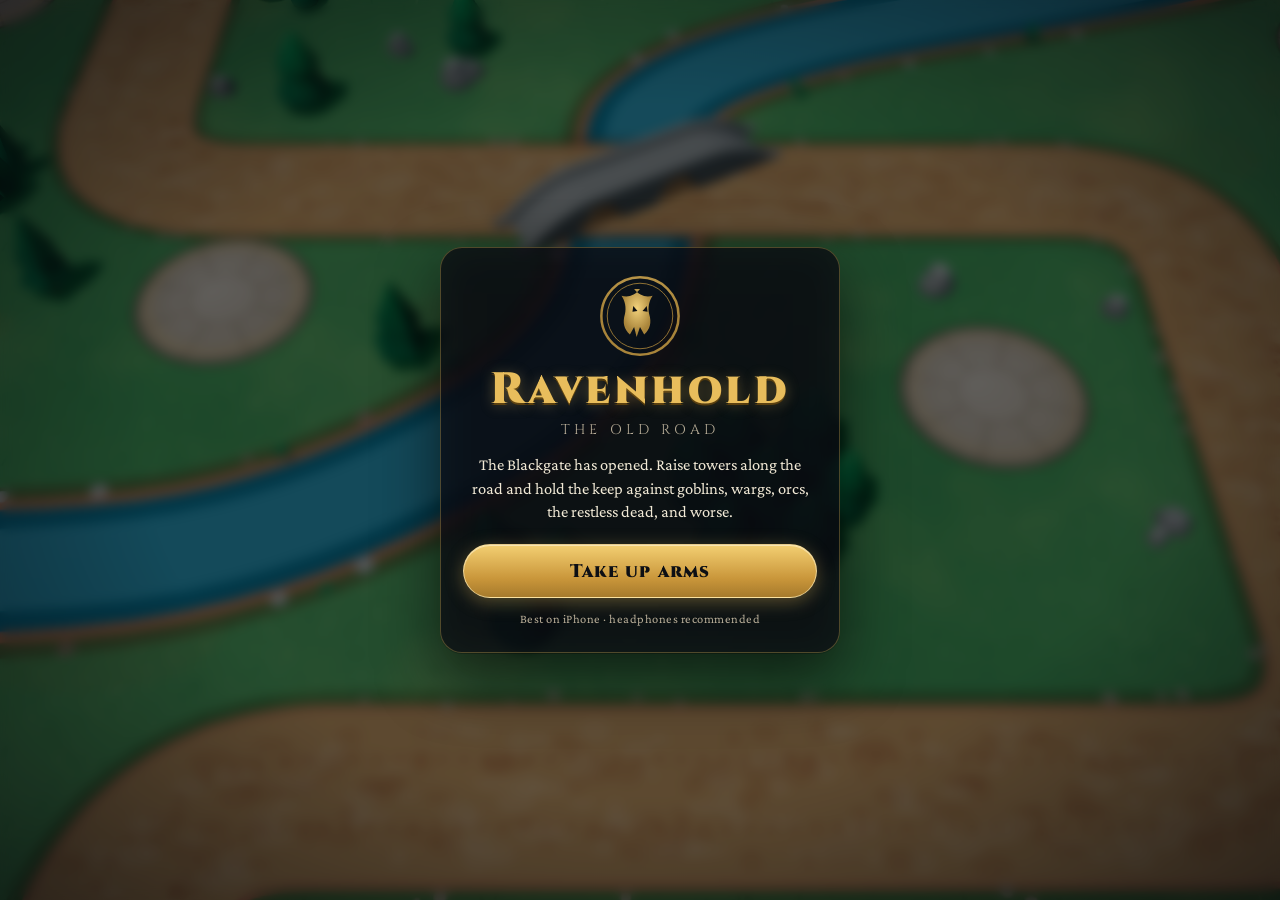
==== commit 8cc117c9: "Replace procedural models with CC0 KayKit art and an asset pipeline Adds tools/build_assets.py, whic" ====
--- a/index.html
+++ b/index.html
@@ -65,7 +65,8 @@
     <h1>Ravenhold</h1>
     <div class="sub">The Old Road</div>
     <p class="lead">The Blackgate has opened. Raise towers along the road and hold the keep against goblins, wargs, orcs, the restless dead, and worse.</p>
-    <button id="btn-start" class="big">Take up arms</button>
+    <button id="btn-start" class="big" disabled>Take up arms</button>
+    <div id="loading" class="loading"><div class="bar"><i id="loading-fill"></i></div><span id="loading-text">Mustering the garrison…</span></div>
     <div class="foot">Best on iPhone · headphones recommended</div>
   </div>
 </div>
@@ -106,10 +107,6 @@
 <div id="banner" class="banner hidden"><div class="bm"></div><div class="bs"></div></div>
 <div id="toast" class="toast hidden"></div>
 
-<script type="module">
-  import * as THREE from './js/vendor/three.module.min.js';
-  window.THREE = THREE; window.dispatchEvent(new Event('three-ready'));
-</script>
 <script src="js/data.js"></script>
 <script src="js/audio.js"></script>
 <script src="js/ground.js"></script>
@@ -117,5 +114,12 @@
 <script src="js/game.js"></script>
 <script src="js/ui.js"></script>
 <script src="js/main.js"></script>
+<script type="module">
+  import * as THREE from './js/vendor/three.module.min.js';
+  import { GLTFLoader } from './js/vendor/GLTFLoader.js';
+  import { clone } from './js/vendor/SkeletonUtils.js';
+  window.TD.R3.setLibs(THREE, GLTFLoader, clone);
+  window.TD.boot();
+</script>
 </body>
 </html>
--- a/css/style.css
+++ b/css/style.css
@@ -113,3 +113,11 @@
 @keyframes toast { 0% { opacity: 0; } 10% { opacity: 1; } 75% { opacity: 1; } 100% { opacity: 0; } }
 @media (prefers-reduced-motion: reduce) { .rb, .tmenu, .banner, .toast { animation: none; } }
 @media (min-width: 700px) { .top, .bottom { max-width: 760px; margin: 0 auto; } .stats { font-size: 16px; } }
+
+/* loading bar on the title card */
+.loading { margin-top: 14px; opacity: 1; transition: opacity 0.4s; }
+.loading.done { opacity: 0; height: 0; margin: 0; pointer-events: none; }
+.loading .bar { height: 4px; border-radius: 2px; background: rgba(255,255,255,0.12); overflow: hidden; }
+.loading .bar i { display: block; height: 100%; width: 0%; background: linear-gradient(90deg, #c9963a, #f3cf72); transition: width 0.25s ease-out; }
+.loading span { display: block; margin-top: 6px; font-size: 12.5px; color: var(--dim); letter-spacing: 0.04em; }
+.big:disabled { filter: grayscale(0.7) brightness(0.65); }
